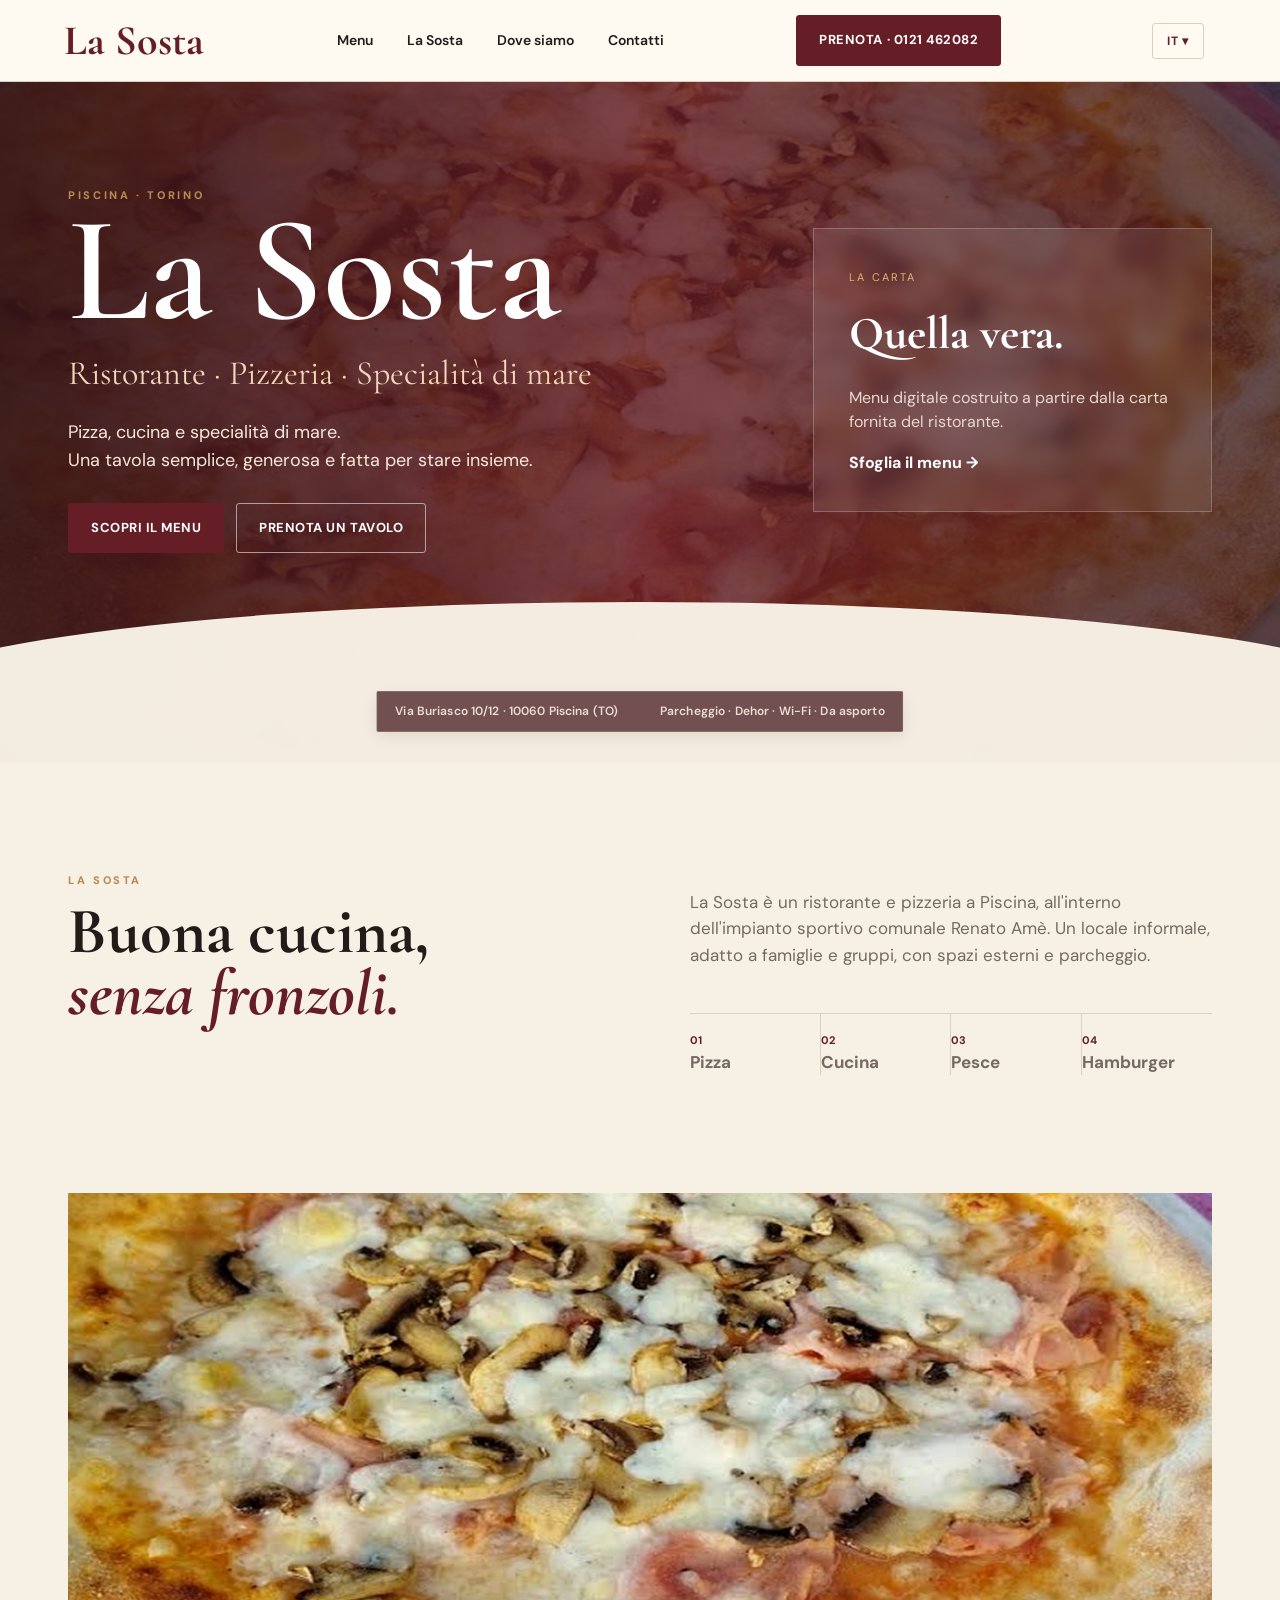
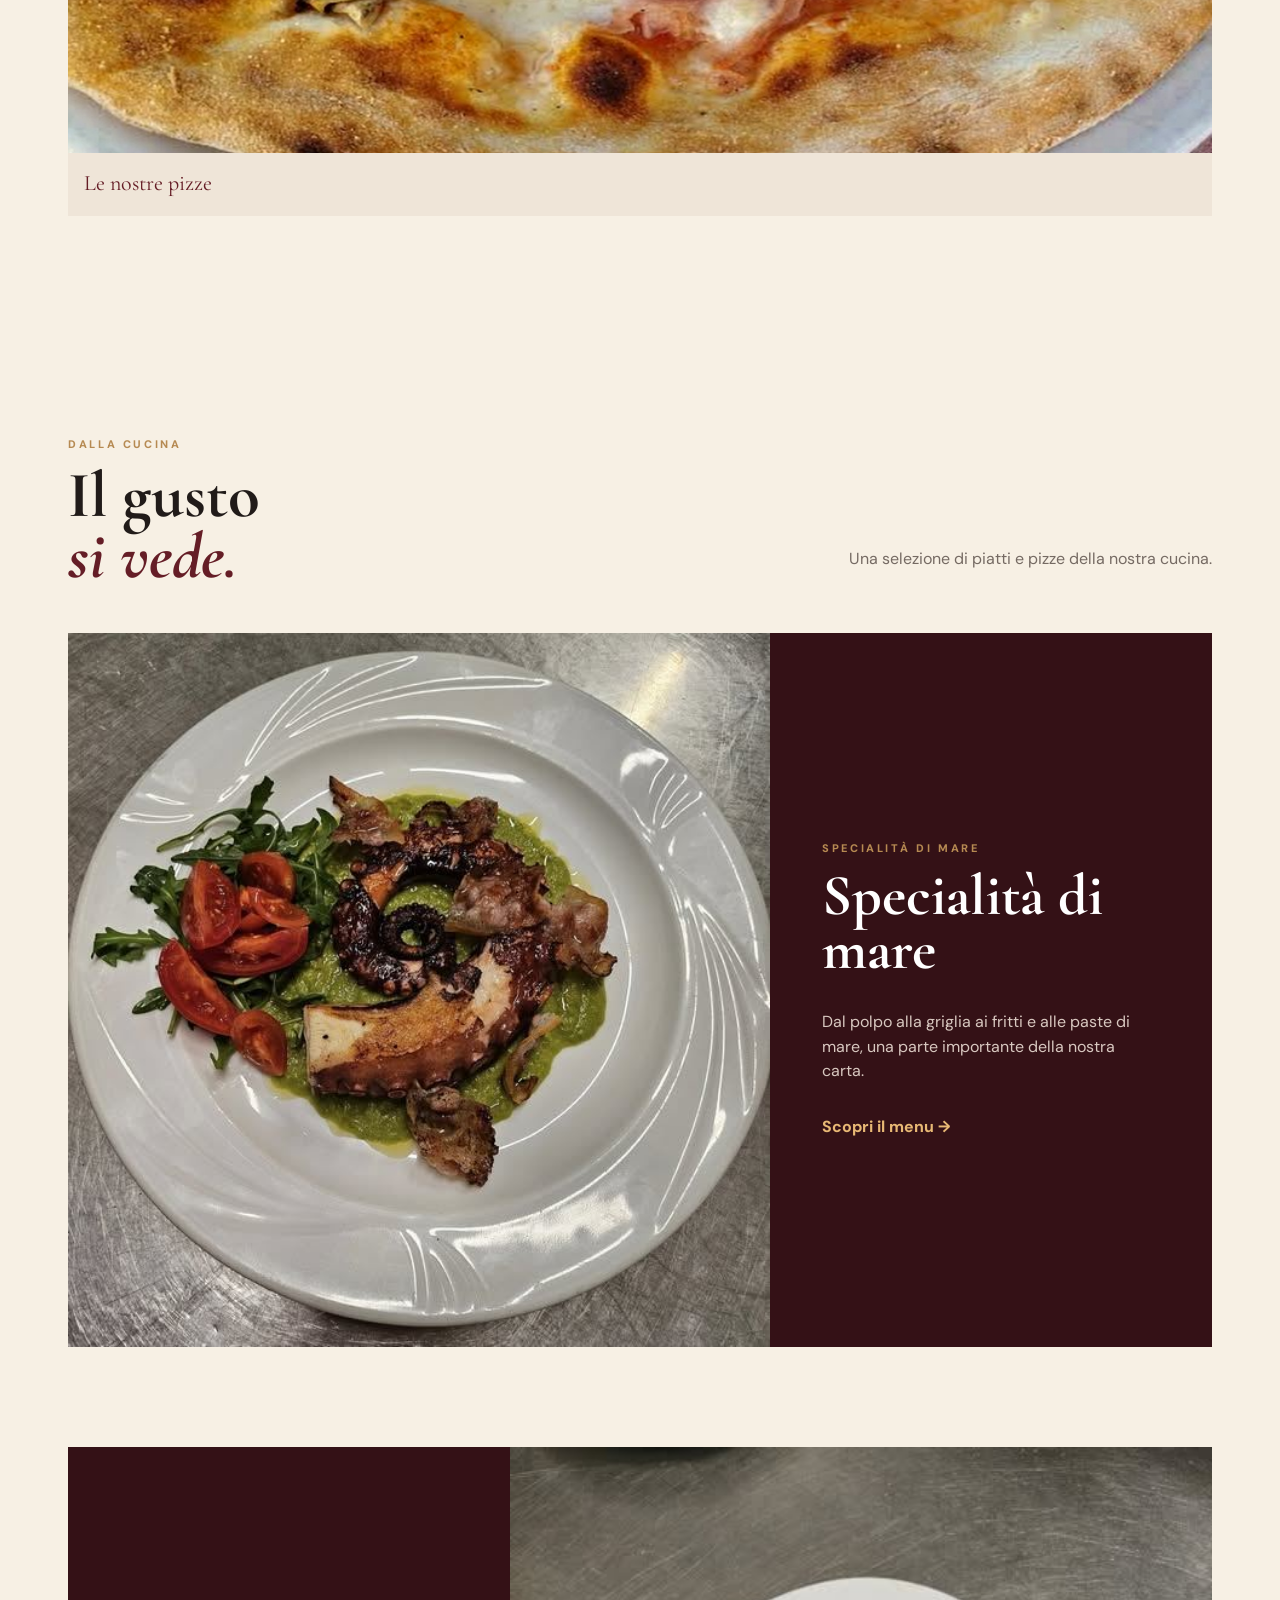
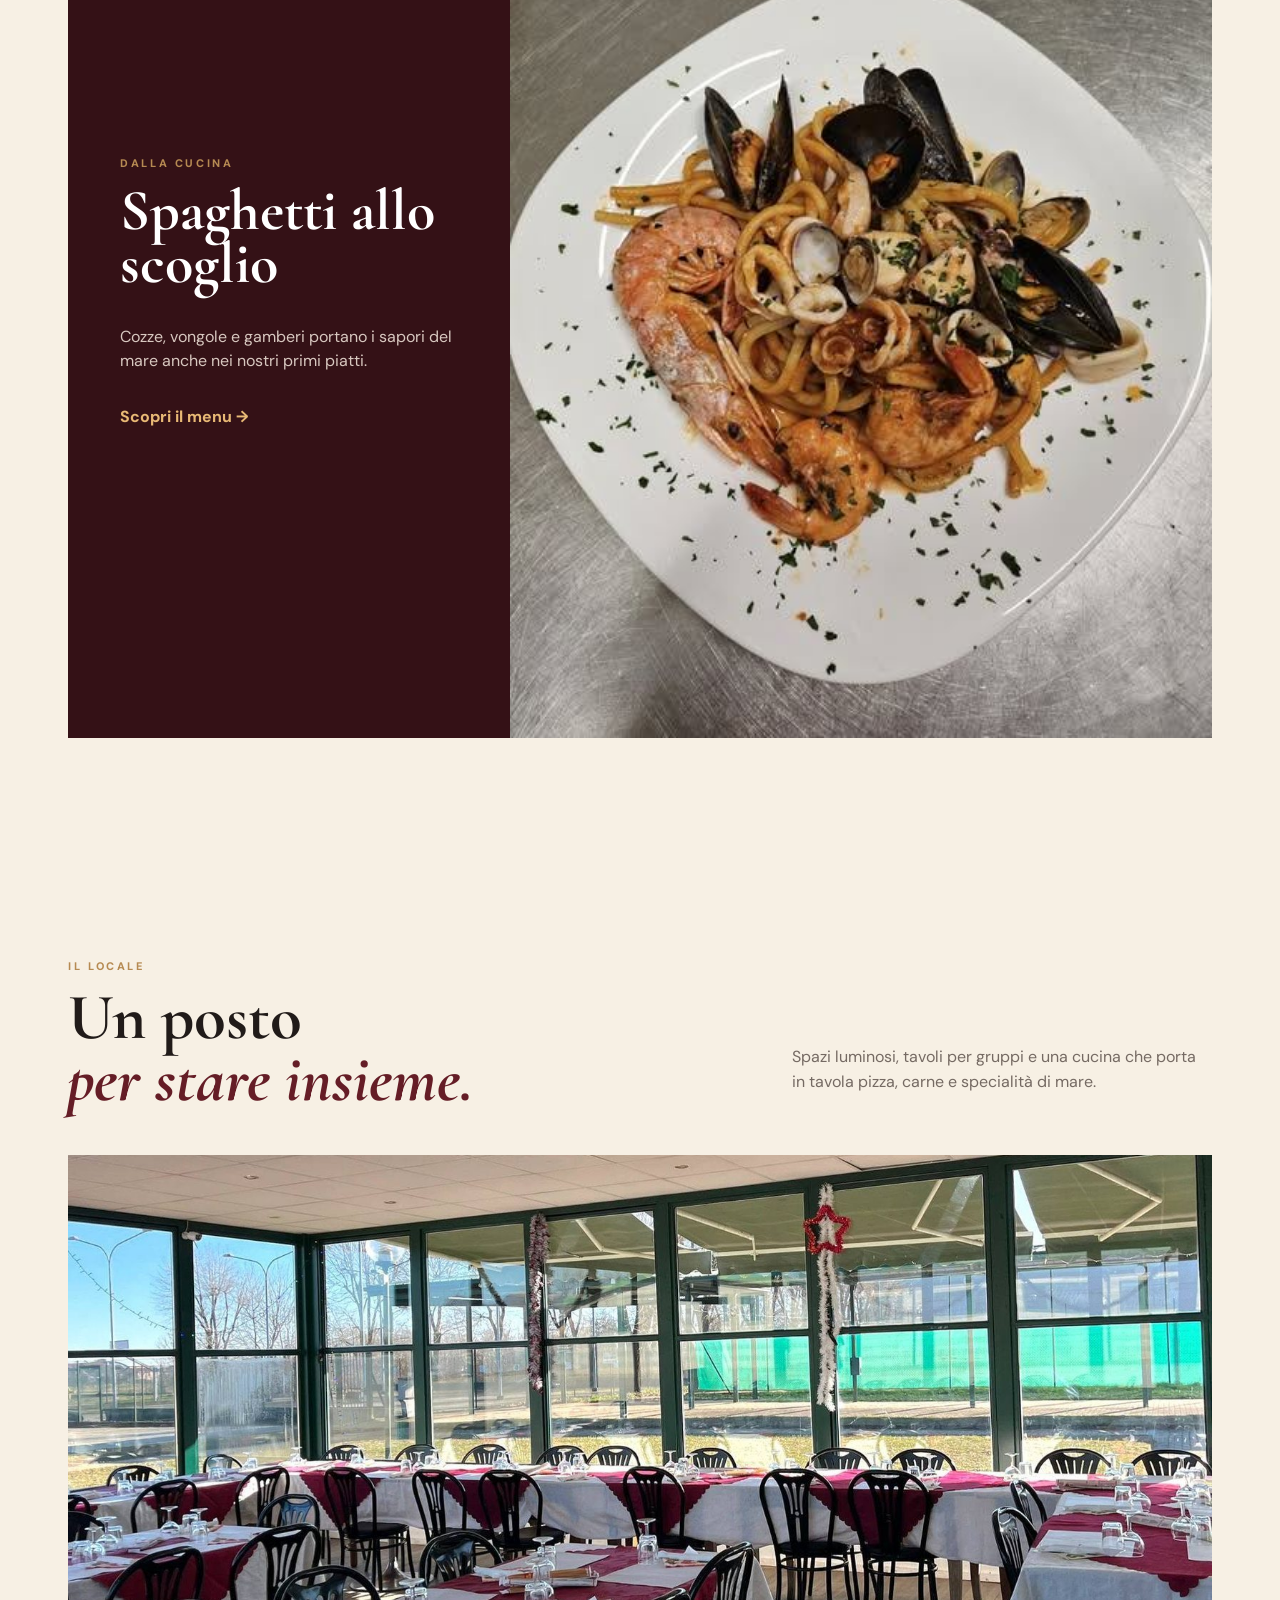
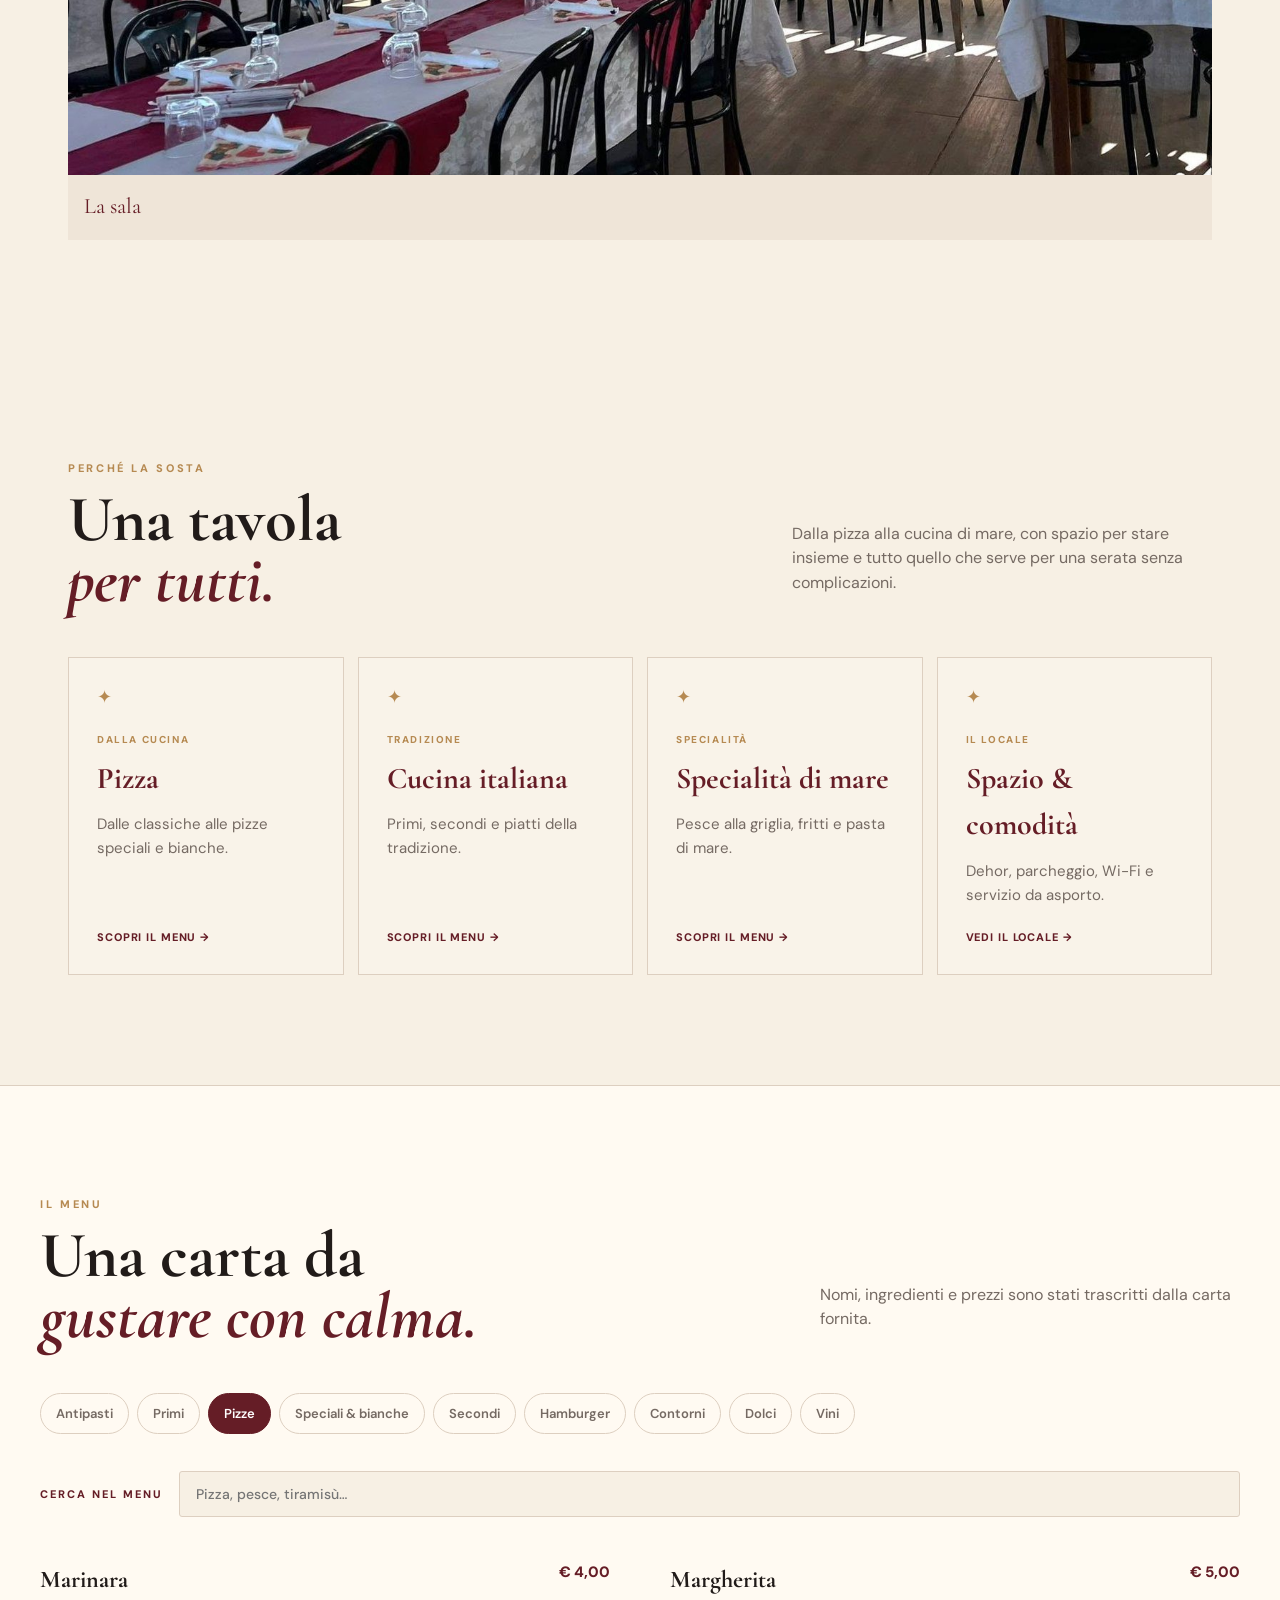
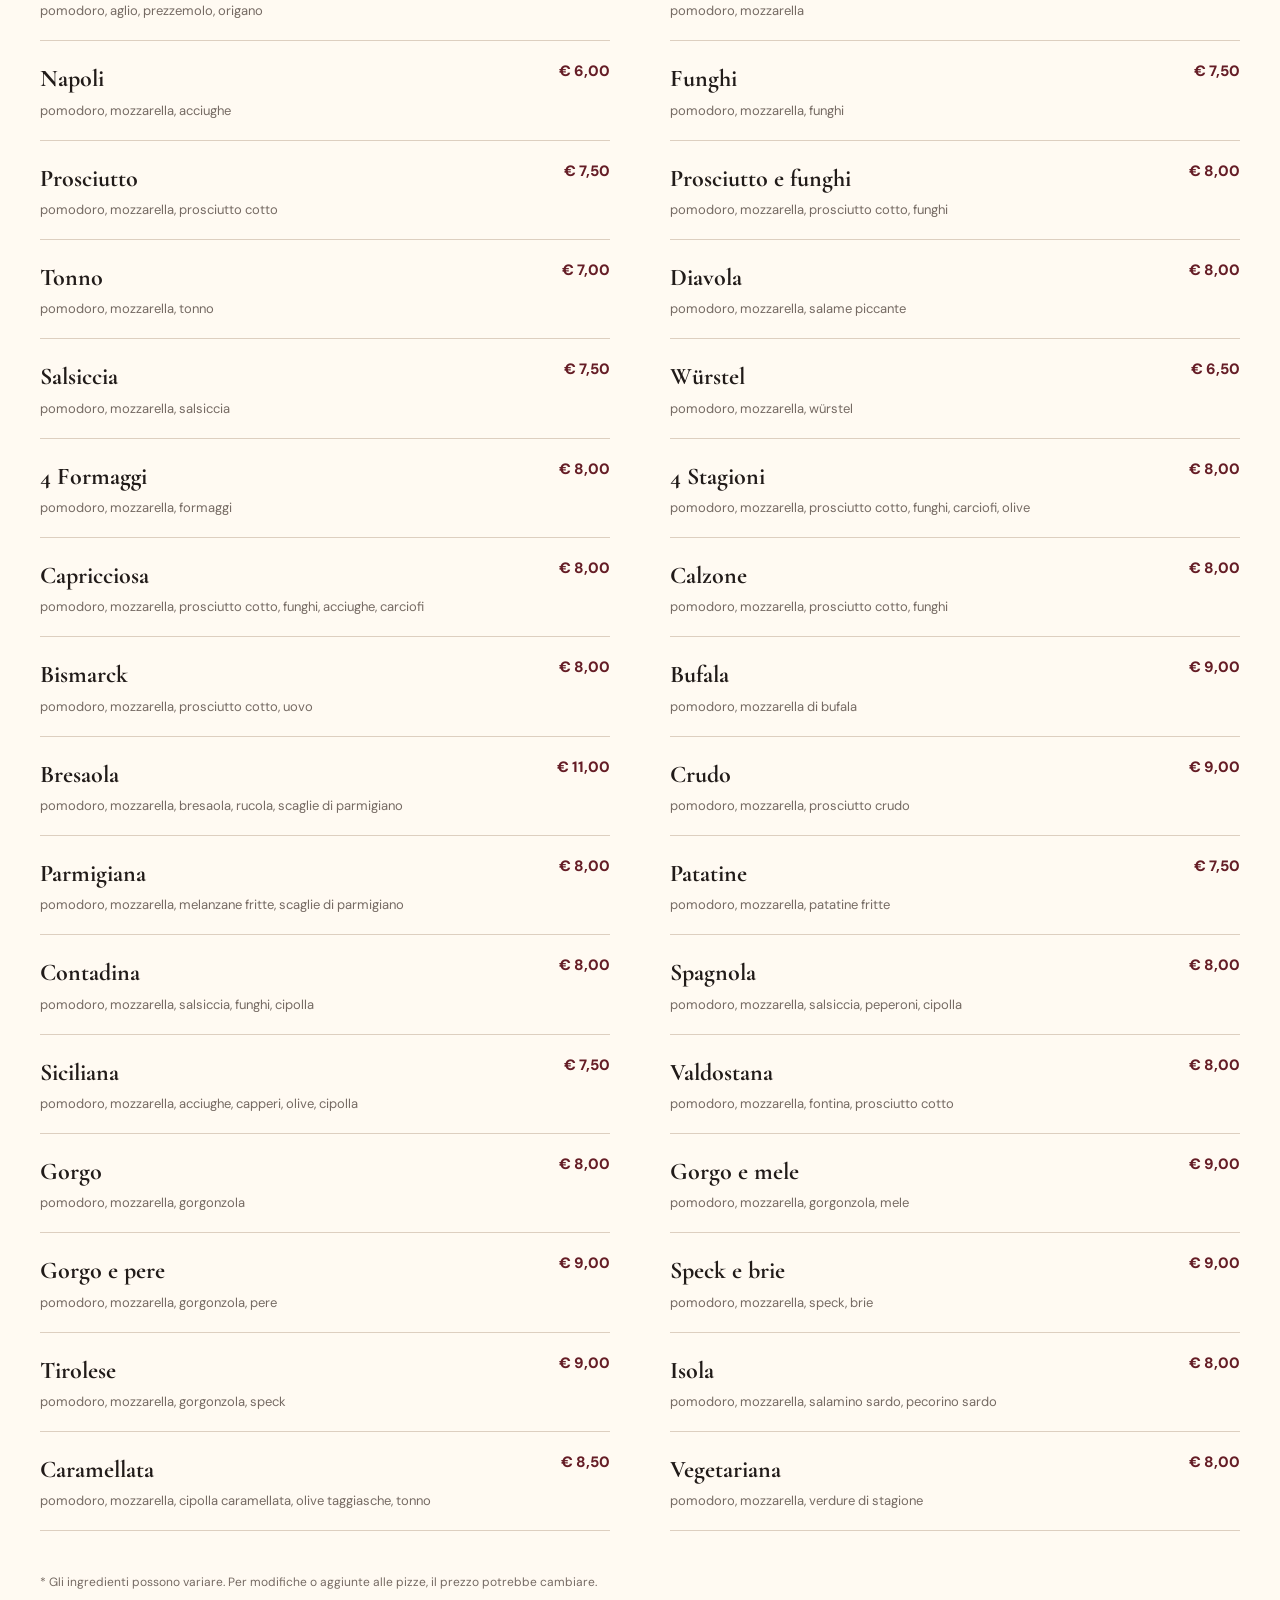
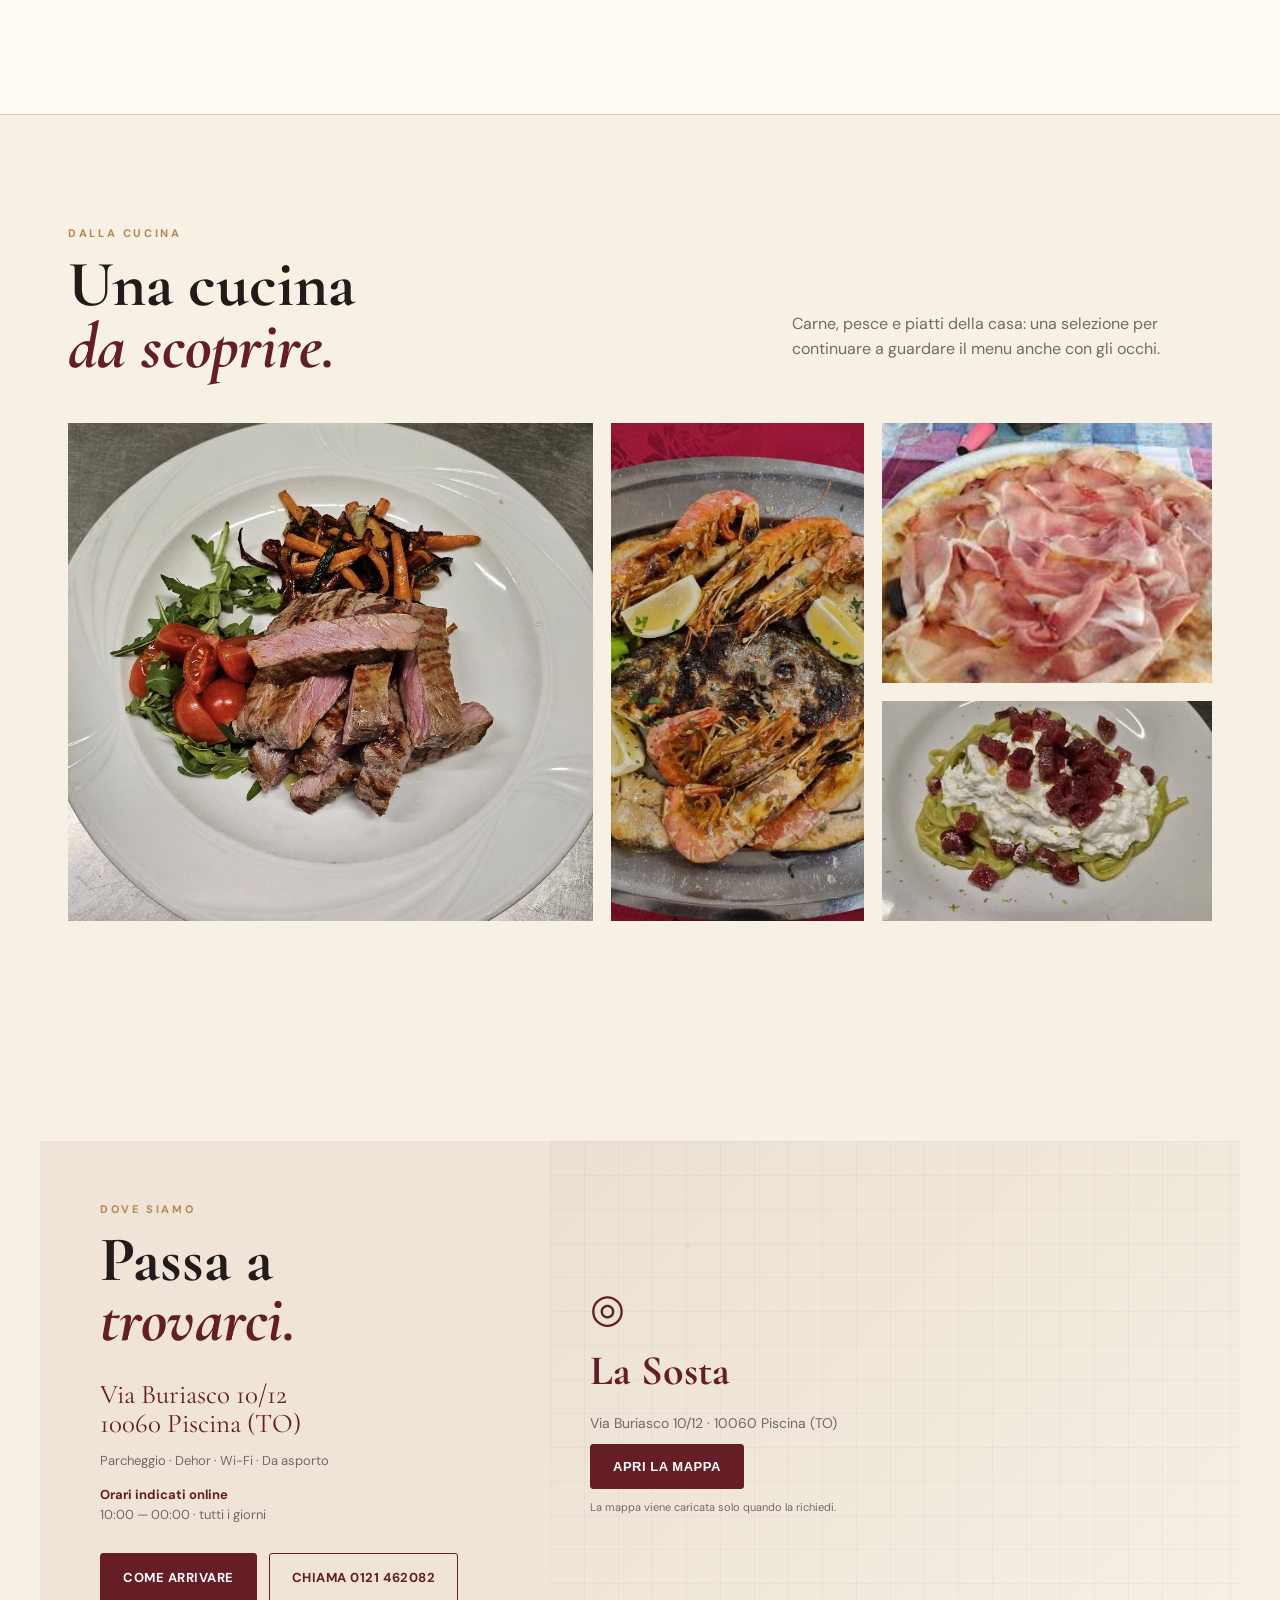
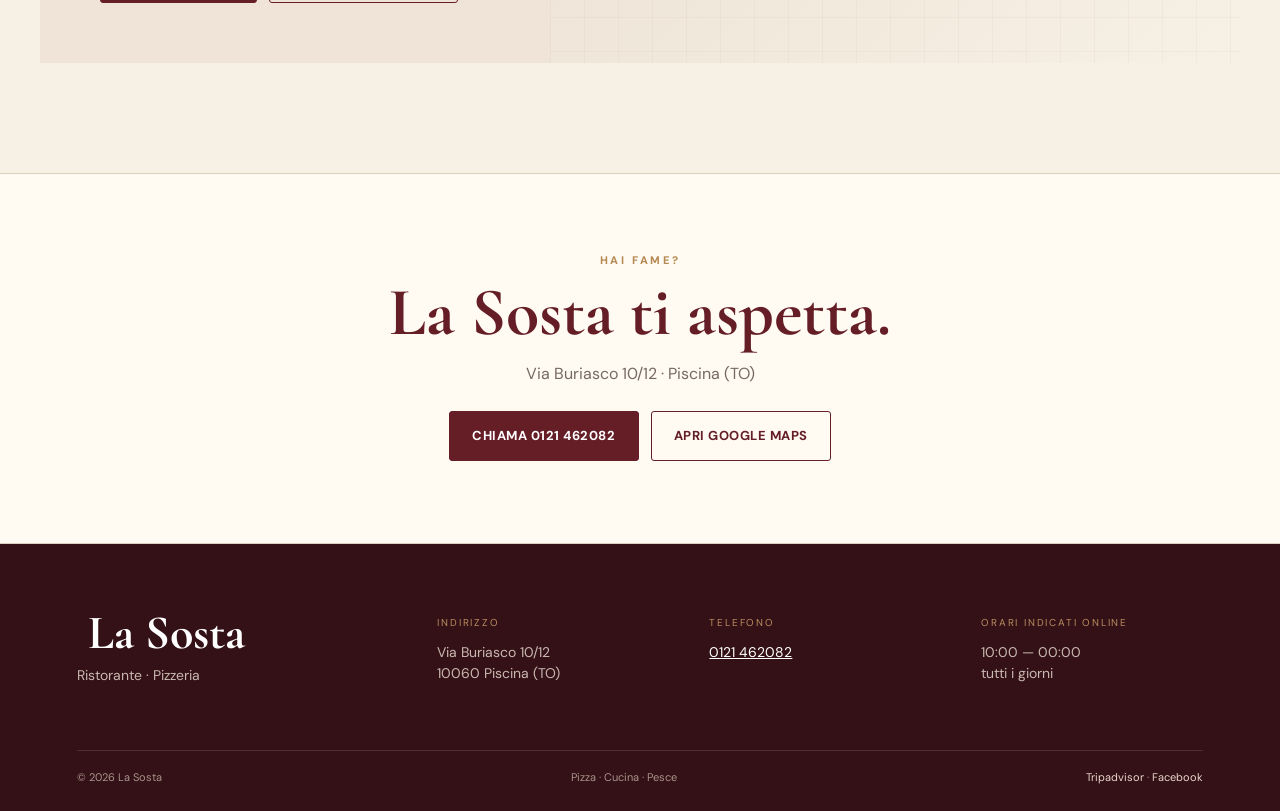
==== index.html @ 4c909a94 "Refine authentic seafood copy" ====
<!doctype html>
<html lang="it">
<head><meta charset="utf-8"><meta name="viewport" content="width=device-width,initial-scale=1"><title>La Sosta | Ristorante, Pizzeria e Pesce a Piscina (TO)</title><meta name="description" content="La Sosta a Piscina (TO): ristorante, pizzeria e specialità di mare. Menu, contatti, posizione e prenotazioni in Via Buriasco 10/12."><meta name="theme-color" content="#651d26"><meta property="og:title" content="La Sosta | Ristorante, Pizzeria e Pesce a Piscina"><meta property="og:description" content="Pizza, cucina italiana e specialità di mare a Piscina (TO). Scopri il menu e trova La Sosta."><meta property="og:type" content="restaurant"><link rel="preconnect" href="https://fonts.googleapis.com"><link rel="preconnect" href="https://fonts.gstatic.com" crossorigin><link href="https://fonts.googleapis.com/css2?family=Cormorant+Garamond:wght@500;600;700&family=DM+Sans:wght@400;500;600;700&display=swap" rel="stylesheet"><link rel="stylesheet" href="style.css"><link rel="canonical" href="https://lincwilk.github.io/la-sosta/"><link rel="icon" href="favicon.svg" type="image/svg+xml"><link rel="alternate" hreflang="it" href="https://lincwilk.github.io/la-sosta/"><meta name="robots" content="index,follow"><meta property="og:url" content="https://lincwilk.github.io/la-sosta/"><meta property="og:locale" content="it_IT"><meta property="og:site_name" content="La Sosta"><meta name="twitter:card" content="summary_large_image"></head>
<body>
<a class="skip-link" href="#contenuto">Vai al contenuto</a><header class="nav" id="top"><a class="brand" href="#top" aria-label="La Sosta"><div class="logo-text nav-logo-text">La Sosta</div></a><nav class="desktop-nav" aria-label="Navigazione principale"><a href="#menu" data-i18n="nav_menu">Menu</a><a href="#la-sosta" data-i18n="nav_about">La Sosta</a><a href="#dove-siamo" data-i18n="nav_location">Dove siamo</a><a href="#contatti" data-i18n="nav_contact">Contatti</a></nav><a class="btn btn-small" href="tel:+390121462082" data-i18n="book_phone">Prenota · 0121 462082</a><div class="language-switcher" aria-label="Lingua"><button type="button" class="language-btn" aria-haspopup="true" aria-expanded="false">IT ▾</button><div class="language-menu"><button type="button" data-lang="it">🇮🇹 Italiano</button><button type="button" data-lang="en">🇬🇧 English</button><button type="button" data-lang="fr">🇫🇷 Français</button><button type="button" data-lang="pl">🇵🇱 Polski</button></div></div><button class="menu-toggle" aria-label="Apri menu" aria-expanded="false">☰</button></header>
<main id="contenuto">
<section class="hero"><div class="hero-inner"><div class="hero-copy"><p class="eyebrow" data-i18n="hero_place">PISCINA · TORINO</p><h1>La Sosta</h1><p class="hero-sub" data-i18n="hero_sub">Ristorante · Pizzeria · Specialità di mare</p><p class="hero-text" data-i18n="hero_text">Pizza, cucina e specialità di mare.<br>Una tavola semplice, generosa e fatta per stare insieme.</p><div class="hero-actions"><a class="btn" href="#menu" data-i18n="discover_menu">Scopri il menu</a><a class="btn btn-ghost" href="tel:+390121462082" data-i18n="book_table">Prenota un tavolo</a></div></div><div class="hero-card"><span data-i18n="card_label">LA CARTA</span><strong data-i18n="card_title">Quella vera.</strong><p data-i18n="card_text">Menu digitale costruito a partire dalla carta fornita del ristorante.</p><a href="#menu" data-i18n="card_link">Sfoglia il menu →</a></div></div><div class="hero-bottom"><span>Via Buriasco 10/12 · 10060 Piscina (TO)</span><span data-i18n="amenities">Parcheggio · Dehor · Wi‑Fi · Da asporto</span></div></section>
<section class="intro section" id="la-sosta"><div><p class="eyebrow">LA SOSTA</p><h2 data-i18n="intro_title">Buona cucina,<br><em>senza fronzoli.</em></h2></div><div class="intro-copy"><p data-i18n="intro_text">La Sosta è un ristorante e pizzeria a Piscina, all'interno dell'impianto sportivo comunale Renato Amè. Un locale informale, adatto a famiglie e gruppi, con spazi esterni e parcheggio.</p><div class="facts"><div><b>01</b><span data-i18n="fact_pizza">Pizza</span></div><div><b>02</b><span data-i18n="fact_cucina">Cucina</span></div><div><b>03</b><span data-i18n="fact_pesce">Pesce</span></div><div><b>04</b><span data-i18n="fact_burger">Hamburger</span></div></div></div><figure class="intro-photo"><img src="assets/pizza-1.jpg" alt="Pizza della Sosta" loading="lazy"><figcaption data-i18n="gallery_pizza">Le nostre pizze</figcaption></figure></section>
<section class="food-gallery section" id="specialita"><div class="section-heading food-heading"><div><p class="eyebrow" data-i18n="food_eyebrow">DALLA CUCINA</p><h2 data-i18n="food_title">Il gusto<br><em>si vede.</em></h2></div><p data-i18n="food_intro">Una selezione di piatti e pizze della nostra cucina.</p></div><div class="editorial-stack"><article class="editorial-row"><div class="editorial-image"><img src="assets/polpo.jpg" alt="Polpo alla griglia" loading="lazy"></div><div class="editorial-copy"><p class="eyebrow" data-i18n="sea_eyebrow">SPECIALITÀ DI MARE</p><h3 data-i18n="sea_title">Specialità di mare</h3><p data-i18n="sea_text">Dal polpo alla griglia ai fritti di mare, il pesce è una presenza importante sulla nostra carta.</p><a class="text-link" href="#menu" data-i18n="discover_menu_arrow">Scopri il menu →</a></div></article><article class="editorial-row editorial-row-reverse"><div class="editorial-image"><img src="assets/scoglio.jpg" alt="Spaghetti allo scoglio" loading="lazy"></div><div class="editorial-copy"><p class="eyebrow" data-i18n="food_eyebrow">DALLA CUCINA</p><h3 data-i18n="gallery_scoglio">Spaghetti allo scoglio</h3><p data-i18n="sea_text2">Cozze, vongole e gamberi portano i sapori del mare anche nei nostri primi piatti.</p><a class="text-link" href="#menu" data-i18n="discover_menu_arrow">Scopri il menu →</a></div></article></div></section>
<section class="locale-showcase section" id="locale">
  <div class="section-heading">
    <div>
      <p class="eyebrow" data-i18n="locale_eyebrow">IL LOCALE</p>
      <h2 data-i18n="locale_title">Un posto<br><em>per stare insieme.</em></h2>
    </div>
    <p data-i18n="locale_intro">Spazi luminosi, tavoli per gruppi e una cucina che porta in tavola pizza, carne e specialità di mare.</p>
  </div>
  <div class="locale-grid">
    <figure class="locale-main-photo"><img src="assets/sala.jpg" alt="Sala del ristorante La Sosta" loading="lazy"><figcaption data-i18n="locale_sala">La sala</figcaption></figure>
  </div>
</section><section class="why section"><div class="section-heading"><div><p class="eyebrow" data-i18n="why_eyebrow">PERCHÉ LA SOSTA</p><h2 data-i18n="why_title">Una tavola<br><em>per tutti.</em></h2></div><p data-i18n="why_intro">Dalla pizza alla cucina di mare, con spazio per stare insieme e tutto quello che serve per una serata senza complicazioni.</p></div><div class="why-grid">
<article><div class="why-icon">✦</div><div class="why-label" data-i18n="why_label_food">DALLA CUCINA</div><h3 data-i18n="why_pizza">Pizza</h3><p data-i18n="why_pizza_text">Dalle classiche alle pizze speciali e bianche.</p><a href="#menu" data-i18n="why_cta">Scopri il menu →</a></article>
<article><div class="why-icon">✦</div><div class="why-label" data-i18n="why_label_food2">TRADIZIONE</div><h3 data-i18n="why_cucina">Cucina italiana</h3><p data-i18n="why_cucina_text">Primi, secondi e piatti della tradizione.</p><a href="#menu" data-i18n="why_cta">Scopri il menu →</a></article>
<article><div class="why-icon">✦</div><div class="why-label" data-i18n="why_label_sea">SPECIALITÀ</div><h3 data-i18n="why_mare">Specialità di mare</h3><p data-i18n="why_mare_text">Pesce alla griglia, fritti e pasta di mare.</p><a href="#menu" data-i18n="why_cta">Scopri il menu →</a></article>
<article><div class="why-icon">✦</div><div class="why-label" data-i18n="why_label_space">IL LOCALE</div><h3 data-i18n="why_space">Spazio & comodità</h3><p data-i18n="why_space_text">Dehor, parcheggio, Wi‑Fi e servizio da asporto.</p><a href="#locale" data-i18n="why_cta_space">Vedi il locale →</a></article>
</div></section><section class="menu-section section" id="menu"><div class="section-heading"><div><p class="eyebrow" data-i18n="menu_eyebrow">IL MENU</p><h2 data-i18n="menu_title">Una carta da<br><em>gustare con calma.</em></h2></div><p data-i18n="menu_intro">Nomi, ingredienti e prezzi sono stati trascritti dalla carta fornita.</p></div><div class="menu-tabs" role="tablist" aria-label="Categorie del menu"><button role="tab" aria-selected="false" data-cat="antipasti">Antipasti</button><button role="tab" aria-selected="false" data-cat="primi">Primi</button><button role="tab" aria-selected="true" data-cat="pizze">Pizze</button><button role="tab" aria-selected="false" data-cat="speciali">Speciali & bianche</button><button role="tab" aria-selected="false" data-cat="secondi">Secondi</button><button role="tab" aria-selected="false" data-cat="hamburger">Hamburger</button><button role="tab" aria-selected="false" data-cat="contorni">Contorni</button><button role="tab" aria-selected="false" data-cat="dolci">Dolci</button><button role="tab" aria-selected="false" data-cat="vini">Vini</button></div><div class="menu-search"><label for="menu-search-input" data-i18n="menu_search_label">Cerca nel menu</label><input id="menu-search-input" type="search" autocomplete="off" placeholder="Pizza, pesce, tiramisù…" data-i18n-placeholder="menu_search_placeholder"></div><div id="menu-grid" class="menu-grid" aria-live="polite"></div><p class="menu-note" data-i18n="menu_note">* Gli ingredienti possono variare. Per modifiche o aggiunte alle pizze, il prezzo potrebbe cambiare.</p></section>
<section class="dish-strip section"><div class="section-heading"><div><p class="eyebrow" data-i18n="dish_eyebrow">DALLA CUCINA</p><h2 data-i18n="dish_title">Una cucina<br><em>da scoprire.</em></h2></div><p data-i18n="dish_intro">Carne, pesce e piatti della casa: una selezione per continuare a guardare il menu anche con gli occhi.</p></div><div class="dish-collage"><figure class="dish-main"><img src="assets/tagliata.jpg" alt="Tagliata di vitello" loading="lazy"><figcaption data-i18n="gallery_tagliata">Tagliata di vitello</figcaption></figure><figure><img src="assets/grigliata-pesce.jpg" alt="Grigliata di pesce" loading="lazy"><figcaption data-i18n="gallery_grigliata">Grigliata di pesce</figcaption></figure><figure><img src="assets/pizza-2.jpg" alt="Pizza speciale" loading="lazy"><figcaption data-i18n="gallery_pizza2">Pizza speciale</figcaption></figure><figure><img src="assets/primo.jpg" alt="Primo piatto della cucina" loading="lazy"><figcaption data-i18n="gallery_primi">Primi della cucina</figcaption></figure></div></section><section class="location section" id="dove-siamo"><div class="location-card"><div><p class="eyebrow" data-i18n="location_eyebrow">DOVE SIAMO</p><h2 data-i18n="location_title">Passa a<br><em>trovarci.</em></h2><p class="location-address">Via Buriasco 10/12<br>10060 Piscina (TO)</p><p class="location-meta" data-i18n="amenities">Parcheggio · Dehor · Wi‑Fi · Da asporto</p><p class="location-hours"><strong data-i18n="hours_label">Orari indicati online</strong><br>10:00 — 00:00 · tutti i giorni</p><div class="hero-actions"><a class="btn" href="https://www.google.com/maps/search/?api=1&query=La+Sosta+Via+Buriasco+10%2F12+Piscina+TO" target="_blank" rel="noopener" data-i18n="directions">Come arrivare</a><a class="btn btn-ghost" href="tel:+390121462082" data-i18n="call_phone">Chiama 0121 462082</a></div></div><div class="location-map" id="map-area"><div class="map-placeholder"><span class="map-pin">◎</span><strong>La Sosta</strong><span>Via Buriasco 10/12 · 10060 Piscina (TO)</span><button class="btn" type="button" id="load-map" data-i18n="load_map">Apri la mappa</button><small data-i18n="map_privacy_note">La mappa viene caricata solo quando la richiedi.</small></div></div></div></section><section class="cta section"><div class="cta-inner"><p class="eyebrow" data-i18n="cta_eyebrow">HAI FAME?</p><h2 data-i18n="cta_title">La Sosta ti aspetta.</h2><p>Via Buriasco 10/12 · Piscina (TO)</p><div class="hero-actions"><a class="btn" href="tel:+390121462082" data-i18n="call_phone">Chiama 0121 462082</a><a class="btn btn-ghost" target="_blank" rel="noopener" href="https://www.google.com/maps/search/?api=1&query=La+Sosta+Via+Buriasco+10%2F12+Piscina+TO" data-i18n="open_maps">Apri Google Maps</a></div></div></section>
</main><div class="mobile-bar"><a href="#menu" data-i18n="mobile_menu">Menu</a><a href="tel:+390121462082" data-i18n="mobile_call">Prenota</a><a href="https://www.google.com/maps/search/?api=1&query=La+Sosta+Via+Buriasco+10%2F12+Piscina+TO" target="_blank" rel="noopener" data-i18n="mobile_map">Mappa</a></div>
<footer id="contatti"><div class="footer-main"><div><div class="logo-text footer-logo-text" id="secret-demo-trigger" title="">&nbsp;La Sosta</div><p data-i18n="footer_type">Ristorante · Pizzeria</p></div><div><small data-i18n="footer_address">INDIRIZZO</small><p>Via Buriasco 10/12<br>10060 Piscina (TO)</p></div><div><small data-i18n="footer_phone">TELEFONO</small><p><a href="tel:+390121462082">0121 462082</a></p></div><div><small data-i18n="footer_hours">ORARI INDICATI ONLINE</small><p>10:00 — 00:00<br>tutti i giorni</p></div></div><div class="footer-bottom"><span>© <span id="year"></span> La Sosta</span><span data-i18n="footer_tagline">Pizza · Cucina · Pesce</span><span class="footer-links"><a href="https://www.tripadvisor.it/Restaurant_Review-g3334659-d7702458-Reviews-La_sosta-Piscina_Province_of_Turin_Piedmont.html" target="_blank" rel="noopener" data-i18n="footer_tripadvisor">Tripadvisor</a> · <a href="https://www.facebook.com/p/La-Sosta-Ristorante-Pizzeria-100063670507147/" target="_blank" rel="noopener" data-i18n="footer_facebook">Facebook</a></span></div></footer>
<script type="application/ld+json">{"@context":"https://schema.org","@type":"Restaurant","name":"La Sosta","telephone":"+39 0121 462082","address":{"@type":"PostalAddress","streetAddress":"Via Buriasco 10/12","postalCode":"10060","addressLocality":"Piscina","addressRegion":"TO","addressCountry":"IT"},"servesCuisine":["Italian","Pizza","Seafood"],"priceRange":"€€"}</script><script>
(function(){
  const trigger=document.getElementById('secret-demo-trigger');
  if(!trigger)return;
  let taps=0,lastTap=0;
  trigger.addEventListener('click',function(){
    const now=Date.now();
    if(now-lastTap>2200)taps=0;
    lastTap=now;
    taps++;
    if(taps>=5){
      window.location.href='demo.html';
    }
  });
})();
</script><script src="script.js"></script></body></html>
---- style.css ----
:root{--cream:#f7f0e4;--paper:#fffaf2;--wine:#651d26;--wine2:#8c3036;--ink:#211b19;--muted:#756a63;--line:#ddcfc0;--gold:#b68a52;--serif:'Cormorant Garamond',Georgia,serif;--sans:'DM Sans',Arial,sans-serif}*{box-sizing:border-box}html{scroll-behavior:smooth;scroll-padding-top:90px}body{margin:0;background:var(--cream);color:var(--ink);font-family:var(--sans);line-height:1.55}.nav{height:82px;position:sticky;top:0;z-index:80;background:rgba(255,250,242,.95);backdrop-filter:blur(12px);border-bottom:1px solid var(--line);display:flex;align-items:center;justify-content:space-between;padding:10px clamp(20px,5vw,80px)}.brand-logo{display:block;width:92px;height:auto;max-height:58px;object-fit:contain}.logo-text{font-family:var(--serif);font-weight:700;font-size:42px;color:var(--wine);line-height:1}.desktop-nav{display:flex;gap:34px}.desktop-nav a{color:var(--ink);text-decoration:none;font-size:14px;font-weight:600}.desktop-nav a:hover{color:var(--wine)}.skip-link{position:fixed;left:16px;top:-60px;z-index:100;background:var(--wine);color:#fff;padding:10px 14px;text-decoration:none;font-weight:700}.skip-link:focus{top:12px}.btn{display:inline-flex;align-items:center;justify-content:center;padding:14px 22px;border-radius:3px;background:var(--wine);color:white;text-decoration:none;font-weight:700;font-size:13px;letter-spacing:.04em;text-transform:uppercase;border:1px solid var(--wine);transition:.2s}.btn:hover{background:var(--wine2);transform:translateY(-1px)}.btn:focus-visible,.menu-tabs button:focus-visible,.menu-toggle:focus-visible,.desktop-nav a:focus-visible,.mobile-bar a:focus-visible{outline:3px solid var(--gold);outline-offset:3px}.btn-ghost{background:transparent;color:var(--wine)}.hero{min-height:680px;background-image:linear-gradient(90deg,rgba(53,20,23,.93),rgba(101,29,38,.82),rgba(53,20,23,.72)),url("assets/pizza-1.jpg");background-size:cover;background-position:center;color:#fff;position:relative;overflow:hidden}.hero:after{content:'';position:absolute;inset:auto -10% -180px -10%;height:340px;background:var(--cream);border-radius:50% 50% 0 0/30% 30% 0 0;opacity:.98}.hero-inner{position:relative;z-index:2;max-width:1200px;margin:auto;padding:105px 28px 100px;display:grid;grid-template-columns:1.25fr .75fr;gap:80px;align-items:center}.eyebrow{font-size:11px;letter-spacing:.24em;font-weight:800;text-transform:uppercase;color:var(--gold);margin:0 0 12px}.hero h1{font-family:var(--serif);font-size:clamp(80px,12vw,150px);line-height:.72;margin:0;font-weight:600}.hero-sub{font-family:var(--serif);font-size:34px;margin:24px 0 15px;color:#f2d7b9}.hero-text{font-size:18px;color:#f8e9db;max-width:590px}.hero-actions{display:flex;gap:12px;flex-wrap:wrap;margin-top:28px}.hero .btn-ghost{color:white;border-color:rgba(255,255,255,.55)}.hero-card{border:1px solid rgba(255,255,255,.22);background:rgba(255,255,255,.08);padding:35px;backdrop-filter:blur(8px)}.hero-card span{font-size:11px;letter-spacing:.2em;color:#e5b46e}.hero-card strong{display:block;font-family:var(--serif);font-size:46px;margin:10px 0}.hero-card p{color:#e7d9d0}.hero-card a{color:#fff;font-weight:700;text-decoration:none}.hero-bottom{position:absolute;z-index:5;bottom:30px;left:50%;transform:translateX(-50%);display:flex;justify-content:center;gap:42px;font-size:12px;font-weight:600;letter-spacing:.01em;color:#eadfd5;background:rgba(65,18,25,.72);border:1px solid rgba(255,255,255,.16);padding:10px 18px;border-radius:2px;white-space:nowrap;box-shadow:0 5px 16px rgba(0,0,0,.08)}.section{max-width:1200px;margin:auto;padding:110px 28px}.intro{display:grid;grid-template-columns:1fr 1fr;gap:100px}.section h2{font-family:var(--serif);font-size:65px;line-height:.95;margin:0}.section h2 em{color:var(--wine);font-style:italic}.intro-copy{font-size:17px;color:var(--muted)}.facts{display:grid;grid-template-columns:repeat(4,1fr);border-top:1px solid var(--line);margin-top:45px}.facts div{padding:18px 12px 0 0;border-right:1px solid var(--line)}.facts div:last-child{border:0}.facts b{font-size:11px;color:var(--wine);display:block}.facts span{font-weight:700}.food-gallery{max-width:1200px}.food-heading{margin-bottom:45px}.food-feature{display:grid;grid-template-columns:1.45fr .8fr;min-height:420px;background:#341116;color:#fff;overflow:hidden}.food-feature-image{min-height:420px}.food-feature-image img{width:100%;height:100%;object-fit:cover;display:block}.food-feature-copy{padding:55px 45px;display:flex;flex-direction:column;justify-content:center}.food-feature-copy h3{font-family:var(--serif);font-size:58px;line-height:.9;margin:0 0 18px}.food-feature-copy p:not(.eyebrow){color:#d8c8c0;font-size:16px}.text-link{color:#e8b975;text-decoration:none;font-weight:700;margin-top:15px}.food-grid{display:grid;grid-template-columns:repeat(4,1fr);gap:18px;margin-top:18px}.food-grid figure{margin:0;background:#efe5d8}.food-grid img{display:block;width:100%;aspect-ratio:1/1;object-fit:cover}.food-grid figcaption{padding:13px 14px 15px;font-family:var(--serif);font-size:21px;color:var(--wine)}@media(max-width:850px){.food-feature{grid-template-columns:1fr}.food-feature-image{min-height:330px}.food-feature-copy{padding:35px 28px}.food-grid{grid-template-columns:repeat(2,1fr)}}@media(max-width:520px){.food-feature-image{min-height:260px}.food-feature-copy h3{font-size:48px}.food-grid{gap:10px}.food-grid figcaption{font-size:18px;padding:10px}}.menu-section{max-width:none;background:var(--paper);border-top:1px solid var(--line);border-bottom:1px solid var(--line)}.menu-section>*{max-width:1200px;margin-left:auto;margin-right:auto}.section-heading{display:flex;justify-content:space-between;align-items:end;gap:50px;margin-bottom:45px}.section-heading>p{max-width:420px;color:var(--muted)}.menu-tabs{display:flex;gap:8px;overflow:auto;padding-bottom:12px;scrollbar-width:none}.menu-tabs button{white-space:nowrap;border:1px solid var(--line);background:transparent;padding:11px 15px;border-radius:30px;color:var(--muted);font:600 13px var(--sans);cursor:pointer}.menu-tabs button.active,.menu-tabs button:hover{background:var(--wine);border-color:var(--wine);color:white}.menu-grid{display:grid;grid-template-columns:repeat(2,1fr);gap:0 60px;margin-top:25px}.menu-item{padding:19px 0;border-bottom:1px solid var(--line);display:grid;grid-template-columns:1fr auto;gap:20px}.menu-item h3{font-family:var(--serif);font-size:24px;margin:0 0 3px}.menu-item p{margin:0;color:var(--muted);font-size:13px}.price{font-weight:800;color:var(--wine);white-space:nowrap;font-size:15px}.menu-note{font-size:12px;color:var(--muted);padding-top:30px}.cta{max-width:none;background:var(--wine);color:#fff;text-align:center;padding:110px 28px}.cta-inner{max-width:800px;margin:auto}.cta h2{font-size:78px}.cta .eyebrow{color:#e2ad68}footer{background:#341116;color:#e9d8cd;padding:65px clamp(28px,6vw,90px) 25px}.footer-main{max-width:1200px;margin:auto;display:grid;grid-template-columns:1.4fr repeat(3,1fr);gap:50px}.footer-logo-text{color:white;font-size:48px}.footer-main p{margin:8px 0;color:#c9b8b0;font-size:14px}.footer-main small{font-size:10px;letter-spacing:.18em;color:#b98d60}.footer-main a{color:#fff}.footer-bottom{max-width:1200px;margin:55px auto 0;padding-top:18px;border-top:1px solid rgba(255,255,255,.12);display:flex;justify-content:space-between;font-size:11px;color:#a9948b}.menu-toggle{display:none;border:0;background:none;font-size:25px;color:var(--wine)}@media(max-width:850px){.why-grid{grid-template-columns:repeat(2,1fr)}.why-grid article:nth-child(2){border-right:0}.why-grid article:nth-child(-n+2){border-bottom:1px solid var(--line)}.location-card{grid-template-columns:1fr}.location-map{min-height:280px}.desktop-nav,.nav>.btn{display:none}.menu-toggle{display:block}.hero-inner{grid-template-columns:1fr;padding-top:80px}.hero-card{display:none}.hero-bottom{left:12px;right:12px;transform:none;bottom:14px;flex-direction:column;align-items:center;gap:5px;white-space:normal;text-align:center;padding:10px 10px;font-size:11px;color:#eadfd5;background:rgba(65,18,25,.76);border-color:rgba(255,255,255,.14)}.intro{grid-template-columns:1fr;gap:35px}.section-heading{display:block}.menu-grid{grid-template-columns:1fr}.footer-main{grid-template-columns:1fr 1fr}.cta h2,.section h2{font-size:58px}}@media(max-width:520px){.nav{height:70px}.logo-text{font-size:34px}.hero{min-height:690px}.hero-inner{padding:70px 22px 130px}.hero h1{font-size:80px}.hero-sub{font-size:28px}.hero-text{font-size:16px}.section{padding:80px 22px}.facts{grid-template-columns:repeat(2,1fr)}.facts div:nth-child(2){border-right:0}.facts div:nth-child(-n+2){border-bottom:1px solid var(--line);padding-bottom:15px}.footer-main{grid-template-columns:1fr}.cta{padding:80px 22px}}.why{background:var(--cream)}.why-grid{display:grid;grid-template-columns:repeat(4,1fr);border-top:1px solid var(--line);border-bottom:1px solid var(--line)}.why-grid article{padding:30px 24px 34px 0;border-right:1px solid var(--line)}.why-grid article:not(:first-child){padding-left:24px}.why-grid article:last-child{border-right:0}.why-grid span{font-size:11px;color:var(--gold);font-weight:800}.why-grid h3{font-family:var(--serif);font-size:32px;margin:12px 0 6px;color:var(--wine)}.why-grid p{margin:0;color:var(--muted);font-size:14px;max-width:230px}.location{max-width:none;background:var(--cream)}.location-card{max-width:1200px;margin:auto;display:grid;grid-template-columns:.85fr 1.15fr;min-height:430px;background:#efe4d7;overflow:hidden}.location-card>div:first-child{padding:60px}.location-card h2{font-size:64px}.location-address{font-family:var(--serif);font-size:27px;line-height:1.05;color:var(--wine);margin:30px 0 8px}.location-meta{font-size:13px;color:var(--muted)}.location-hours{font-size:13px;color:var(--muted);margin:14px 0 0}.location-hours strong{color:var(--wine)}.location-map{position:relative;background:radial-gradient(circle at 50% 50%,#dbc9b5 0 2px,transparent 3px),linear-gradient(135deg,#e8ddcf,#d4c1ad);background-size:26px 26px,100% 100%;min-height:430px}.mobile-bar{display:none}@media(max-width:520px){.brand-logo{width:78px}.why-grid{grid-template-columns:1fr}.why-grid article,.why-grid article:not(:first-child){padding:22px 0;border-right:0!important;border-bottom:1px solid var(--line)}.why-grid article:last-child{border-bottom:0}.location-card>div:first-child{padding:45px 22px}.location-card h2{font-size:54px}.location-map{min-height:240px}.mobile-bar{position:fixed;display:grid;grid-template-columns:repeat(3,1fr);left:0;right:0;bottom:0;z-index:30;background:rgba(52,17,22,.97);border-top:1px solid rgba(255,255,255,.12);padding-bottom:env(safe-area-inset-bottom)}.mobile-bar a{color:#fff;text-decoration:none;text-align:center;padding:13px 4px;font-size:11px;font-weight:800;text-transform:uppercase;letter-spacing:.08em;border-right:1px solid rgba(255,255,255,.1)}.mobile-bar a:last-child{border-right:0}body{padding-bottom:48px}}@media (prefers-reduced-motion:no-preference){.food-grid figure,.why-grid article,.menu-item{transition:transform .25s ease,box-shadow .25s ease}.food-grid figure:hover{transform:translateY(-4px);box-shadow:0 14px 30px rgba(33,27,25,.10)}.why-grid article:hover{transform:translateY(-3px)}.menu-item:hover{transform:translateX(4px)}.brand-logo{transition:transform .2s ease}.brand-logo:hover{transform:scale(1.03)}}
@media(max-width:850px){.desktop-nav.open{display:flex;position:absolute;top:82px;left:0;right:0;flex-direction:column;gap:0;background:rgba(255,250,242,.98);backdrop-filter:blur(14px);border-bottom:1px solid var(--line);box-shadow:0 10px 24px rgba(33,27,25,.08);z-index:25}.desktop-nav.open a{padding:16px 22px;border-bottom:1px solid var(--line);font-size:14px}.desktop-nav.open a:last-child{border-bottom:0}.menu-toggle{cursor:pointer;padding:8px}.menu-toggle[aria-expanded="true"]{font-size:0}.menu-toggle[aria-expanded="true"]::after{content:"×";font-size:29px}}
@media(max-width:520px){.desktop-nav.open{top:70px}}
.nav-logo-text{font-size:42px;color:var(--wine);white-space:nowrap}.location-map{overflow:hidden}.location-map iframe{display:block;width:100%;height:100%;min-height:430px;border:0}.brand{text-decoration:none}@media(max-width:520px){.nav-logo-text{font-size:34px}.location-map iframe{min-height:240px}}
@media(max-width:520px){.location-card{grid-template-columns:1fr;}.location-card>div:first-child{padding:45px 22px;}.location-map{width:100%;min-height:300px;}.location-map iframe{width:100%;height:300px;min-height:300px;}}
.language-switcher{position:relative;display:flex;align-items:center;margin-left:auto;margin-right:12px}.language-btn{border:1px solid var(--line);background:var(--paper);color:var(--wine);font:700 12px var(--sans);letter-spacing:.08em;text-transform:uppercase;padding:9px 11px;border-radius:3px;cursor:pointer}.language-btn:hover{background:var(--cream)}.language-menu{display:none;position:absolute;right:0;top:calc(100% + 8px);min-width:155px;background:var(--paper);border:1px solid var(--line);box-shadow:0 12px 30px rgba(33,27,25,.12);z-index:50;padding:5px}.language-menu.open{display:block}.language-menu button{display:block;width:100%;border:0;background:transparent;text-align:left;padding:10px 11px;color:var(--ink);font:600 13px var(--sans);cursor:pointer}.language-menu button:hover{background:var(--cream);color:var(--wine)}.language-switcher{position:relative;display:flex;align-items:center;flex:0 0 auto;margin-left:18px;margin-right:12px;z-index:60}.language-btn{border:1px solid var(--line);background:var(--paper);color:var(--wine);font:700 12px var(--sans);letter-spacing:.08em;text-transform:uppercase;padding:9px 11px;border-radius:3px;cursor:pointer;min-width:52px}.language-btn:hover{background:var(--cream)}.language-menu{display:none;position:absolute;right:0;top:calc(100% + 8px);min-width:155px;background:var(--paper);border:1px solid var(--line);box-shadow:0 12px 30px rgba(33,27,25,.12);z-index:100;padding:5px}.language-menu.open{display:block}.language-menu button{display:block;width:100%;border:0;background:transparent;text-align:left;padding:10px 11px;color:var(--ink);font:600 13px var(--sans);cursor:pointer}.language-menu button:hover{background:var(--cream);color:var(--wine)}@media(max-width:520px){.language-switcher{margin-left:14px;margin-right:10px}.language-btn{padding:9px 11px;font-size:12px;min-width:52px}}
/* v2 polish */
.menu-search{display:flex;align-items:center;gap:16px;max-width:1200px;margin:25px auto 0}
.menu-search label{font-size:11px;text-transform:uppercase;letter-spacing:.18em;font-weight:800;color:var(--wine);white-space:nowrap}
.menu-search input{flex:1;border:1px solid var(--line);background:var(--cream);border-radius:3px;padding:13px 16px;font:500 14px var(--sans);color:var(--ink);outline:none}
.menu-search input:focus{border-color:var(--gold);box-shadow:0 0 0 3px rgba(182,138,82,.12)}
.menu-empty{grid-column:1/-1;padding:45px 20px;text-align:center;border:1px dashed var(--line);color:var(--muted);margin-top:20px}
.menu-result-count{font-size:11px;color:var(--muted);margin:10px 0 0}
.food-grid{grid-template-columns:repeat(3,1fr)}
.food-grid figure{min-width:0}
.location-map{display:flex;align-items:stretch;min-height:420px;background:linear-gradient(135deg,#eadfd2,#f7f0e4)}
.map-placeholder{width:100%;min-height:100%;padding:40px;display:flex;flex-direction:column;justify-content:center;align-items:flex-start;gap:10px;background:
radial-gradient(circle at 20% 20%,rgba(101,29,38,.06) 0 2px,transparent 3px),
linear-gradient(90deg,rgba(101,29,38,.035) 1px,transparent 1px),
linear-gradient(rgba(101,29,38,.035) 1px,transparent 1px);
background-size:auto,34px 34px,34px 34px}
.map-placeholder .map-pin{font-size:40px;color:var(--wine);line-height:1}
.map-placeholder strong{font-family:var(--serif);font-size:42px;color:var(--wine)}
.map-placeholder>span:not(.map-pin){color:var(--muted);font-size:14px}
.map-placeholder small{color:var(--muted);font-size:11px;max-width:300px}
.location-map iframe{width:100%;height:100%;border:0;min-height:420px}
.footer-links a{color:#e9d8cd;text-decoration:none}
.footer-links a:hover{text-decoration:underline}
@media(max-width:850px){
 .menu-search{display:block}
 .menu-search label{display:block;margin-bottom:8px}
 .food-grid{grid-template-columns:repeat(2,1fr)}
 .location-map{min-height:300px}
 .location-map iframe{min-height:300px}
}
@media(max-width:520px){
 .menu-search input{width:100%}
 .food-grid{grid-template-columns:repeat(2,1fr);gap:10px}
 .map-placeholder{padding:28px 22px}
 .map-placeholder strong{font-size:34px}
}

/* Explicit map CTA contrast */
#load-map{background:var(--wine);color:#fff;border-color:var(--wine);display:inline-flex!important;visibility:visible!important;opacity:1!important;}
#load-map:hover{background:var(--wine2);color:#fff;}
#load-map:focus-visible{outline:3px solid var(--gold);outline-offset:3px;}

.locale-showcase{max-width:1200px}
.locale-grid{display:grid;grid-template-columns:1.5fr .8fr;gap:18px;margin-top:45px}
.locale-grid figure{margin:0;background:#efe5d8;overflow:hidden}
.locale-grid img{display:block;width:100%;height:100%;min-height:420px;object-fit:cover}
.locale-grid .locale-main-photo img{min-height:520px}
.locale-grid figcaption{padding:14px 16px 16px;font-family:var(--serif);font-size:22px;color:var(--wine)}
@media(max-width:850px){.locale-grid{grid-template-columns:1fr 1fr}.locale-grid img,.locale-grid .locale-main-photo img{min-height:300px}}
@media(max-width:520px){.locale-grid{grid-template-columns:1fr}.locale-grid img,.locale-grid .locale-main-photo img{min-height:280px}}

.locale-grid{grid-template-columns:1fr}
.locale-grid .locale-main-photo img{min-height:520px;max-height:620px}
@media(max-width:850px){.locale-grid .locale-main-photo img{min-height:360px}}
@media(max-width:520px){.locale-grid .locale-main-photo img{min-height:280px}}

/* Refined "Perché La Sosta" cards */
.why-grid{gap:14px;border:0}
.why-grid article{position:relative;padding:30px 28px 28px!important;border:1px solid var(--line)!important;background:rgba(255,255,255,.18);min-height:250px;display:flex;flex-direction:column;transition:transform .25s ease,background .25s ease,border-color .25s ease}
.why-grid article:hover{transform:translateY(-4px);background:#fffaf3;border-color:rgba(123,34,48,.25)}
.why-icon{font-size:18px;color:var(--gold);line-height:1;margin-bottom:26px}
.why-label{font-size:10px;letter-spacing:.16em;font-weight:800;color:var(--gold);margin-bottom:8px}
.why-grid h3{font-size:30px;margin:0 0 10px}
.why-grid p{font-size:15px;line-height:1.6;max-width:250px}
.why-grid a{margin-top:auto;padding-top:22px;font-size:11px;letter-spacing:.08em;text-transform:uppercase;font-weight:800;color:var(--wine);text-decoration:none}
.why-grid a:hover{text-decoration:underline}
@media(max-width:850px){.why-grid{grid-template-columns:repeat(2,1fr)}.why-grid article{min-height:230px}}
@media(max-width:520px){.why-grid{grid-template-columns:1fr;gap:10px}.why-grid article{min-height:0;padding:26px 22px!important}.why-icon{margin-bottom:20px}}

/* Final CTA refinement */
.cta{background:var(--paper);color:var(--ink);padding:78px 28px 82px;border-top:1px solid var(--line);border-bottom:1px solid var(--line)}
.cta-inner{max-width:900px}
.cta .eyebrow{color:var(--gold)}
.cta h2{font-size:68px;color:var(--wine);margin:0 0 12px}
.cta p{color:var(--muted)}
.cta .hero-actions{justify-content:center;margin-top:24px}
.cta .btn-ghost{background:transparent;color:var(--wine);border-color:var(--wine)}
.cta .btn-ghost:hover{background:var(--wine);color:#fff;border-color:var(--wine)}
@media(max-width:850px){.cta h2{font-size:58px}}
@media(max-width:520px){.cta{padding:62px 22px 66px}.cta h2{font-size:50px}}


/* Editorial food layout */
.intro-photo{grid-column:1/-1;margin:18px 0 0;background:#efe5d8;overflow:hidden;position:relative}.intro-photo img{display:block;width:100%;height:560px;object-fit:cover}.intro-photo figcaption,.dish-collage figcaption{padding:13px 16px 15px;font-family:var(--serif);font-size:22px;color:var(--wine);background:#efe5d8}
.editorial-stack{display:flex;flex-direction:column;gap:100px;margin-top:20px}.editorial-row{display:grid;grid-template-columns:1.35fr .85fr;min-height:470px;align-items:stretch}.editorial-row-reverse{grid-template-columns:.85fr 1.35fr}.editorial-row-reverse .editorial-image{order:2}.editorial-row-reverse .editorial-copy{order:1}.editorial-image{min-height:470px;overflow:hidden;background:#341116}.editorial-image img{width:100%;height:100%;display:block;object-fit:cover;transition:transform .5s ease}.editorial-row:hover .editorial-image img{transform:scale(1.025)}.editorial-copy{background:#341116;color:#fff;padding:65px 52px;display:flex;flex-direction:column;justify-content:center}.editorial-copy h3{font-family:var(--serif);font-size:58px;line-height:.92;margin:0 0 18px}.editorial-copy p:not(.eyebrow){color:#d8c8c0;font-size:16px;max-width:360px}.editorial-copy .text-link{margin-top:15px}
.dish-strip{max-width:1200px}.dish-collage{display:grid;grid-template-columns:1.35fr .65fr .85fr;grid-template-rows:260px 220px;gap:18px}.dish-collage figure{margin:0;background:#efe5d8;overflow:hidden}.dish-collage img{display:block;width:100%;height:100%;min-height:0;object-fit:cover;transition:transform .45s ease}.dish-collage figure:hover img{transform:scale(1.025)}.dish-collage .dish-main{grid-row:1/3}.dish-collage figure:nth-child(2){grid-column:2;grid-row:1/3}.dish-collage figure:nth-child(3){grid-column:3;grid-row:1}.dish-collage figure:nth-child(4){grid-column:3;grid-row:2}.dish-collage figcaption{font-size:20px}
@media(max-width:850px){.intro-photo img{height:400px}.editorial-stack{gap:55px}.editorial-row,.editorial-row-reverse{grid-template-columns:1fr}.editorial-row-reverse .editorial-image,.editorial-row-reverse .editorial-copy{order:initial}.editorial-image{min-height:330px}.editorial-copy{padding:42px 30px}.editorial-copy h3{font-size:50px}.dish-collage{grid-template-columns:1.2fr .8fr;grid-template-rows:260px 220px}.dish-collage .dish-main{grid-column:1;grid-row:1/3}.dish-collage figure:nth-child(2){grid-column:2;grid-row:1}.dish-collage figure:nth-child(3){grid-column:2;grid-row:2}.dish-collage figure:nth-child(4){display:none}}
@media(max-width:520px){.intro-photo{margin-top:5px}.intro-photo img{height:280px}.editorial-stack{gap:45px}.editorial-image{min-height:260px}.editorial-copy{padding:34px 24px}.editorial-copy h3{font-size:44px}.dish-collage{grid-template-columns:1fr 1fr;grid-template-rows:190px 160px;gap:10px}.dish-collage .dish-main{grid-column:1/-1;grid-row:1}.dish-collage figure:nth-child(2){grid-column:1;grid-row:2}.dish-collage figure:nth-child(3){grid-column:2;grid-row:2}.dish-collage figure:nth-child(4){display:none}.dish-collage figcaption{font-size:17px;padding:9px 10px 11px}}
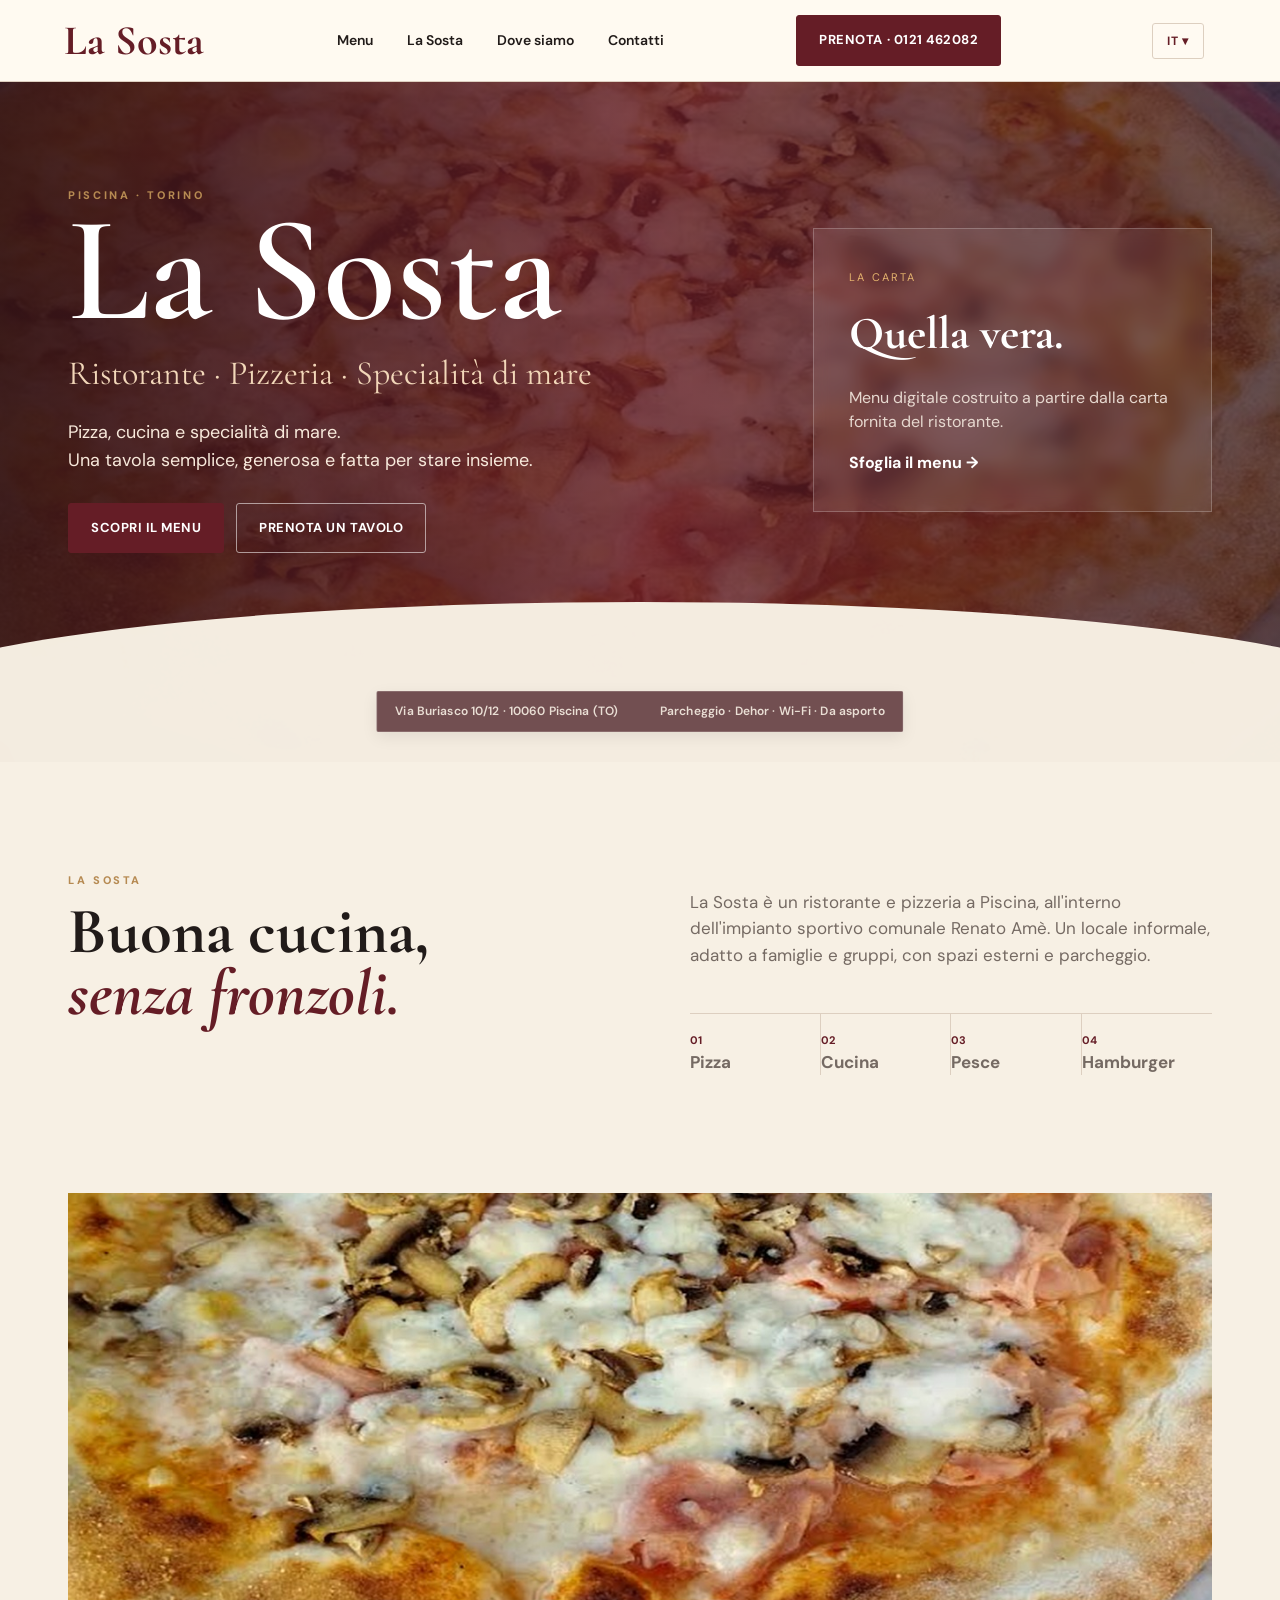
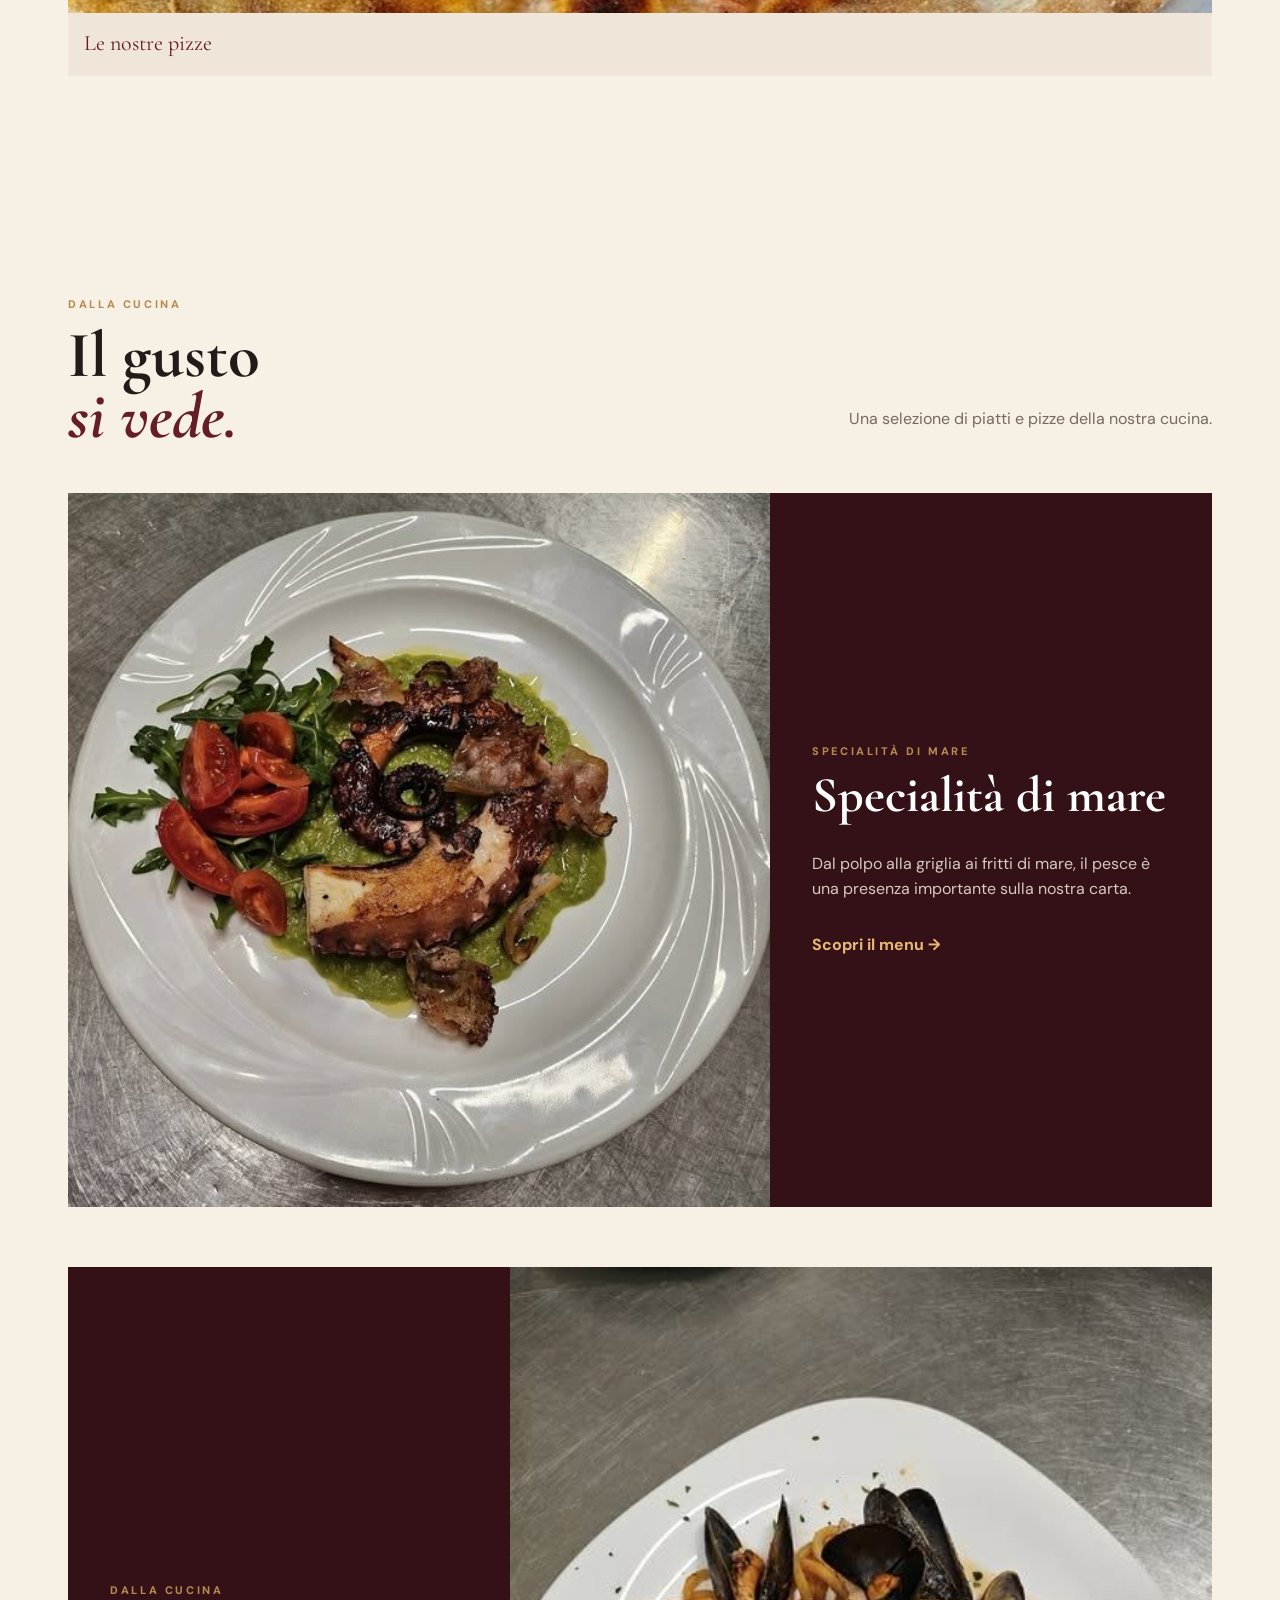
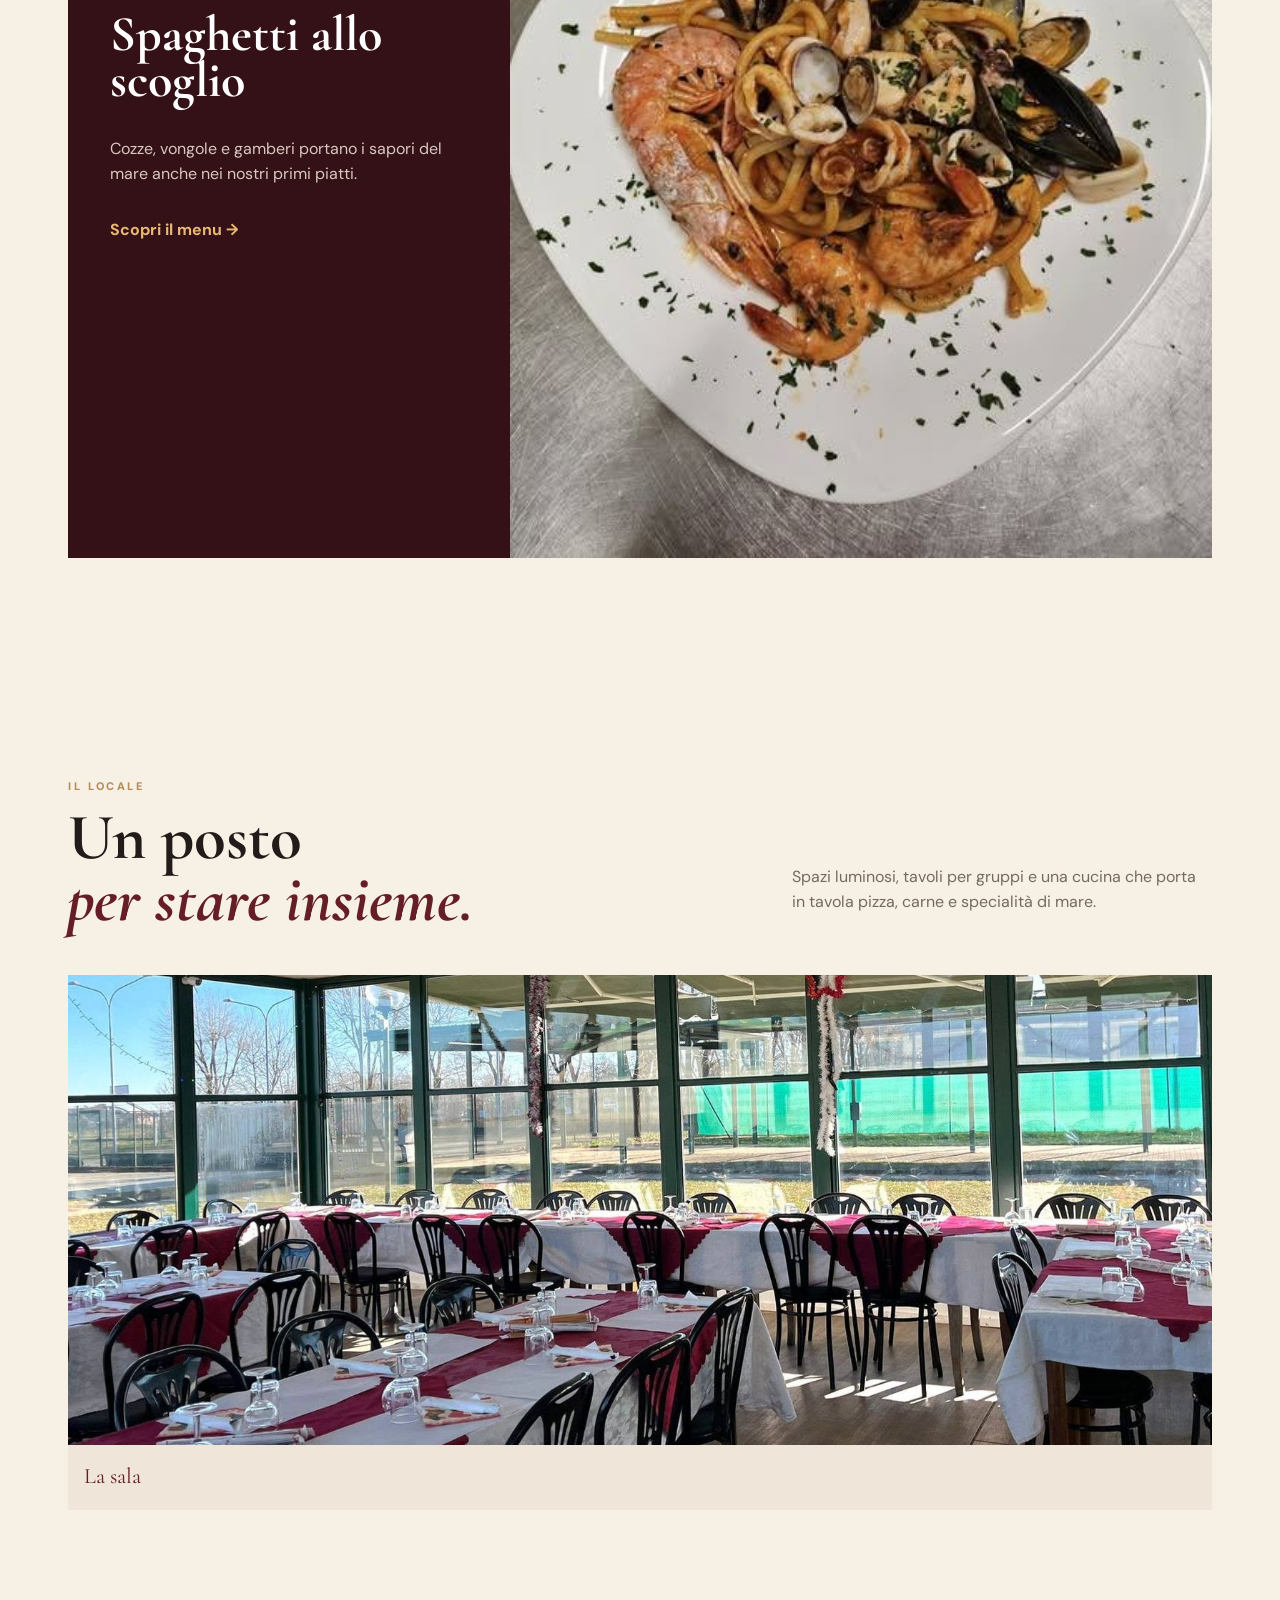
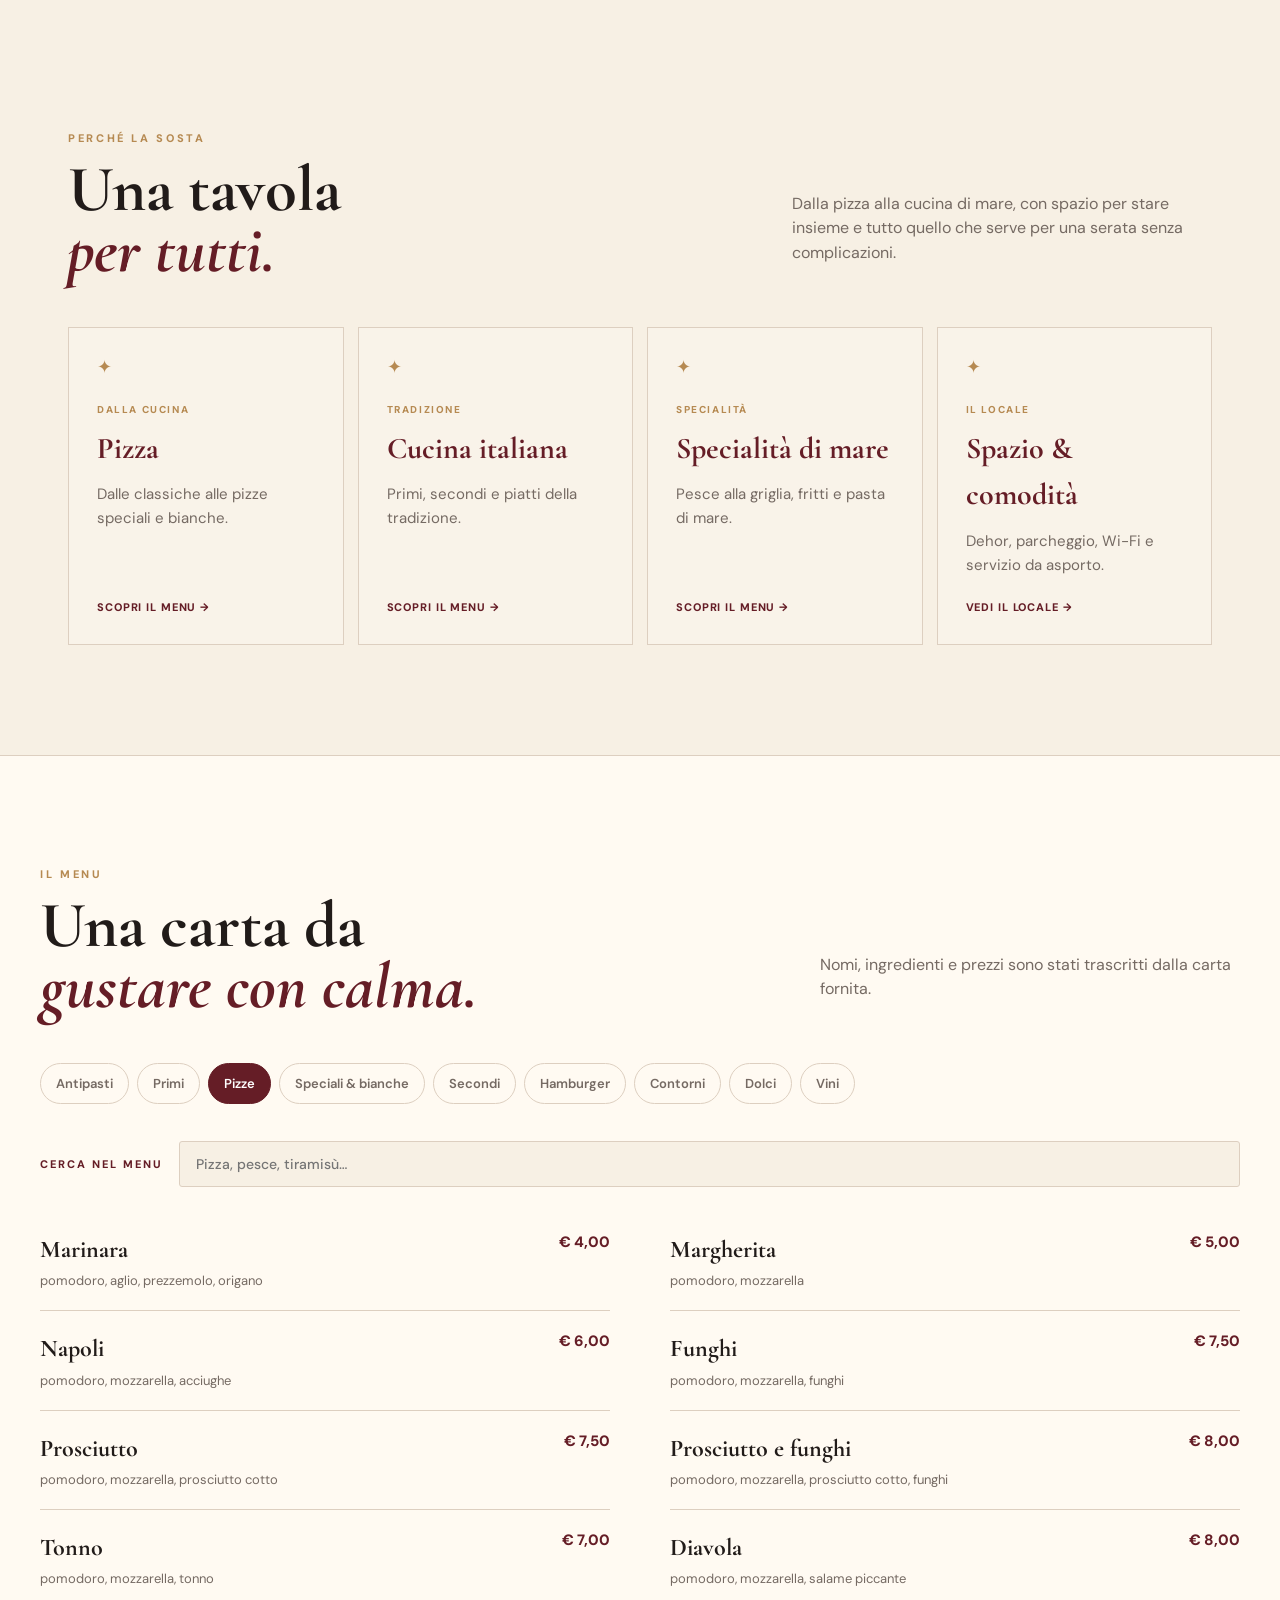
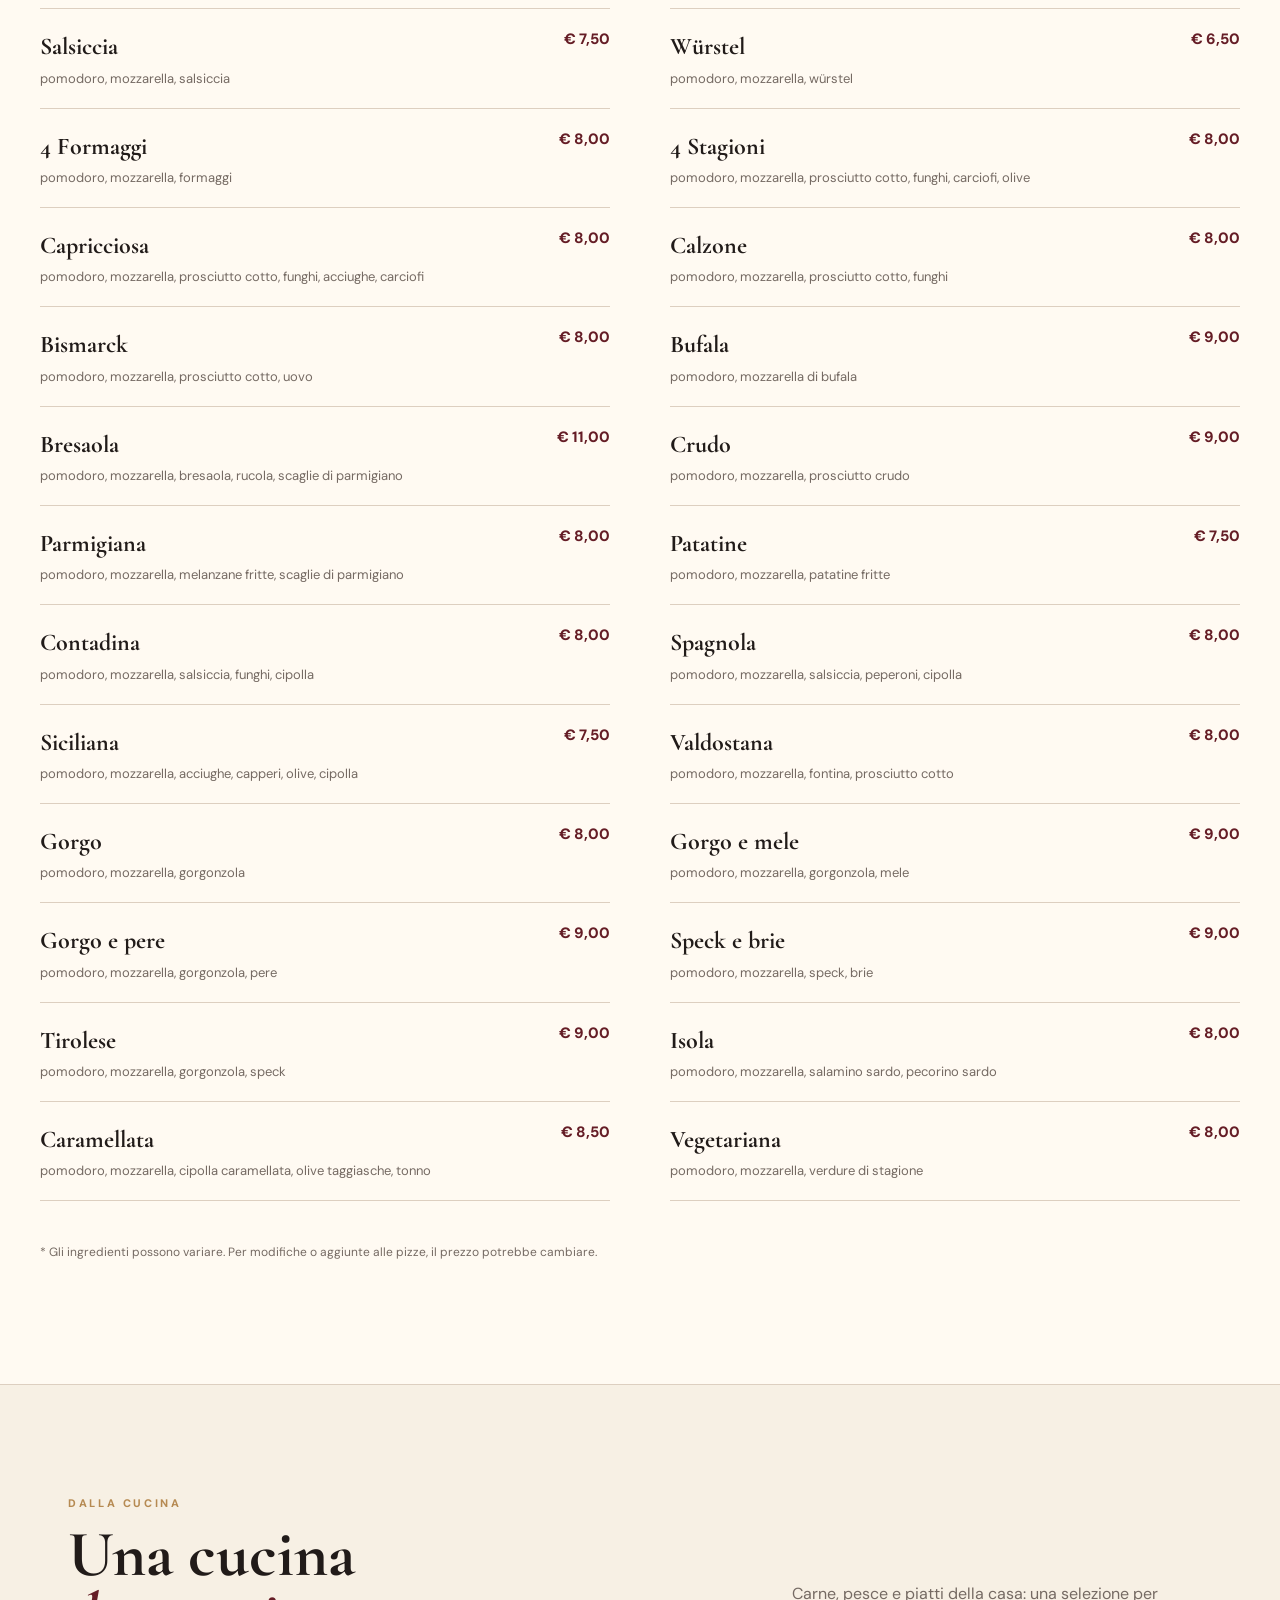
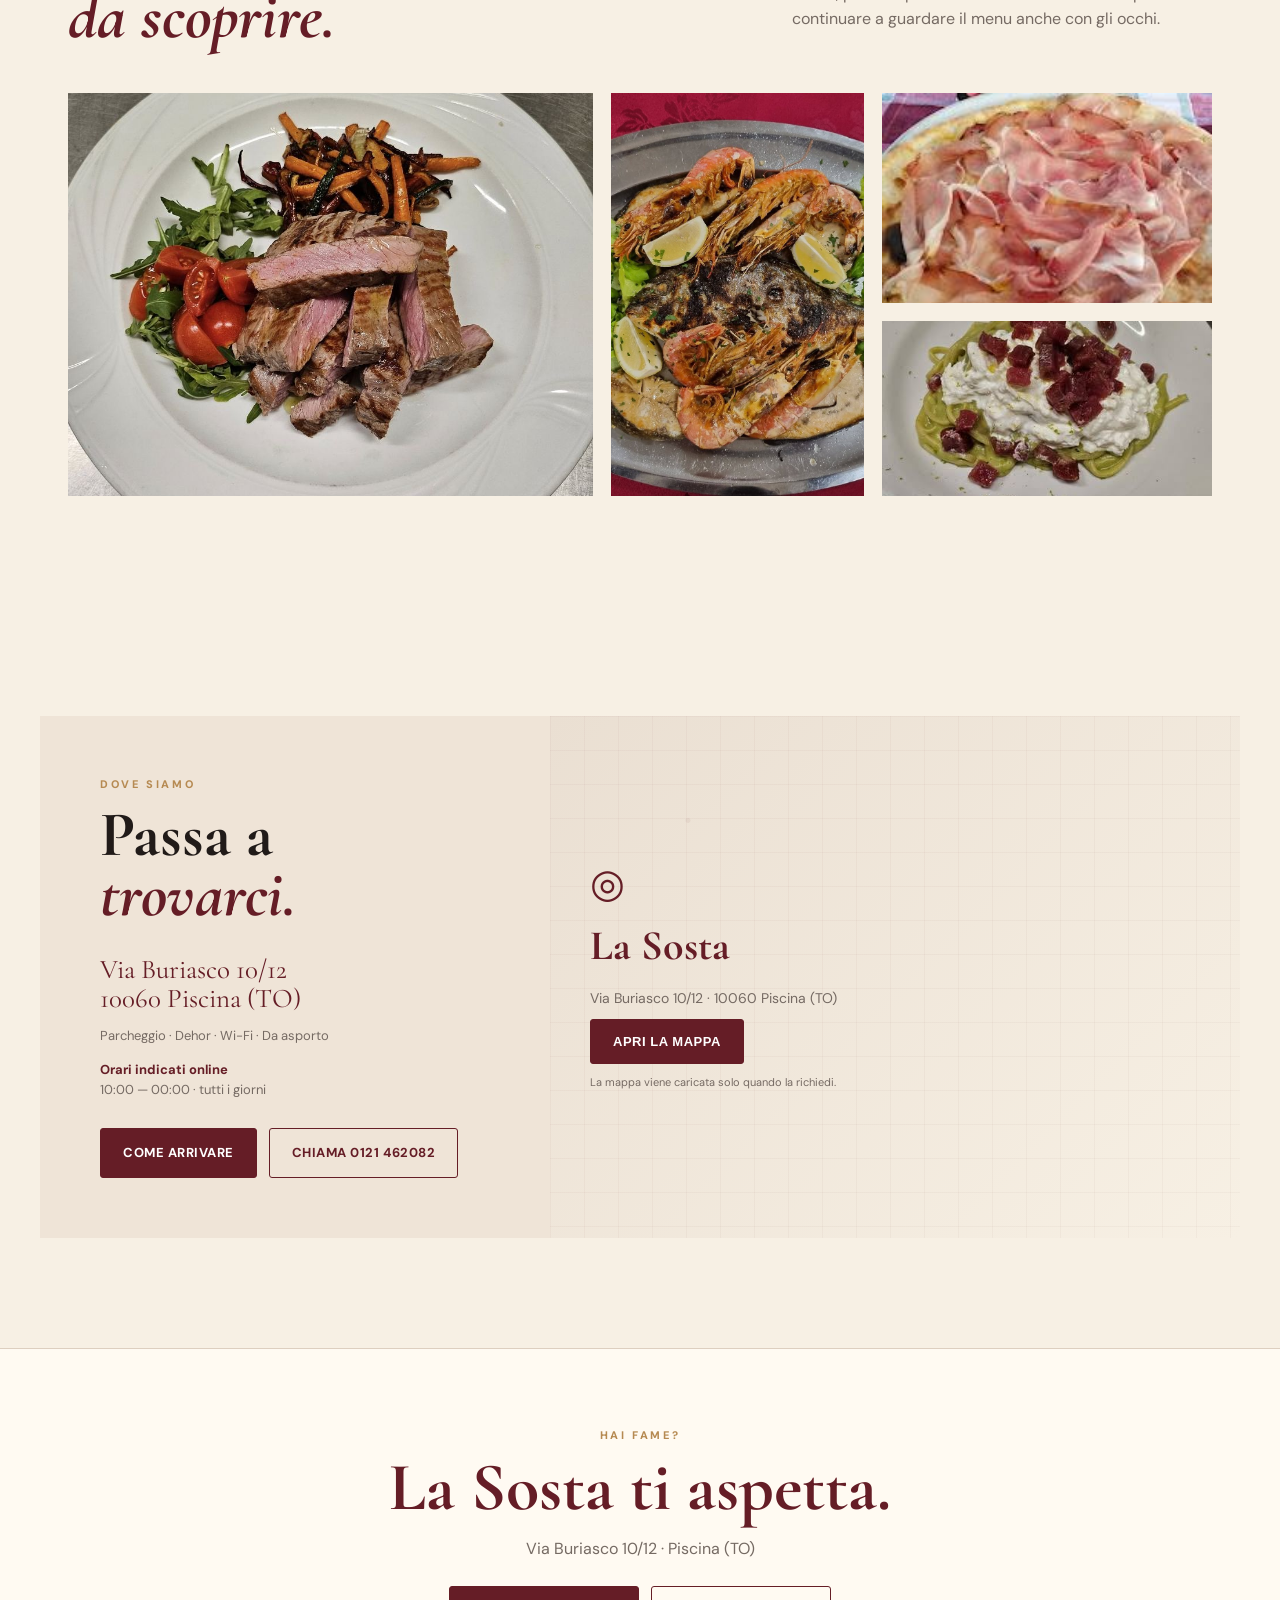
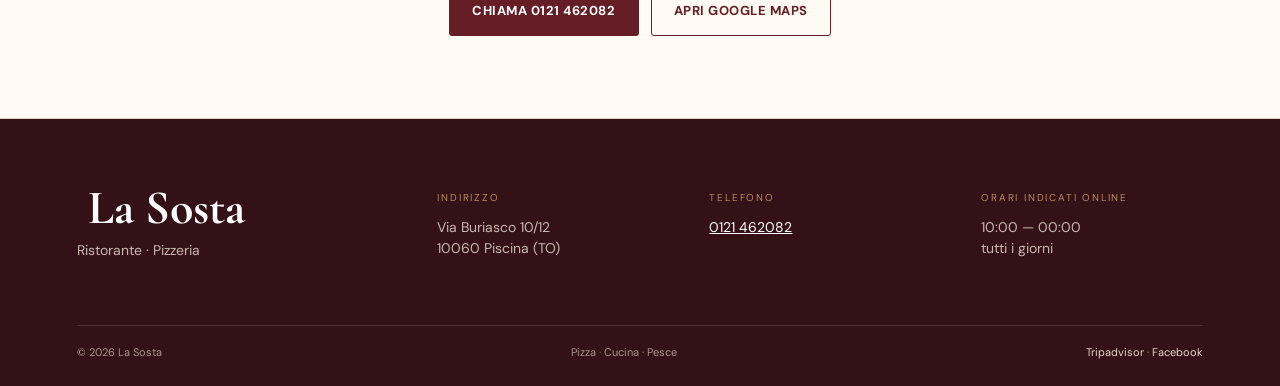
==== commit 7548bf19: "site: add Portuguese language option" ====
--- a/index.html
+++ b/index.html
@@ -2,7 +2,7 @@
 <html lang="it">
 <head><meta charset="utf-8"><meta name="viewport" content="width=device-width,initial-scale=1"><title>La Sosta | Ristorante, Pizzeria e Pesce a Piscina (TO)</title><meta name="description" content="La Sosta a Piscina (TO): ristorante, pizzeria e specialità di mare. Menu, contatti, posizione e prenotazioni in Via Buriasco 10/12."><meta name="theme-color" content="#651d26"><meta property="og:title" content="La Sosta | Ristorante, Pizzeria e Pesce a Piscina"><meta property="og:description" content="Pizza, cucina italiana e specialità di mare a Piscina (TO). Scopri il menu e trova La Sosta."><meta property="og:type" content="restaurant"><link rel="preconnect" href="https://fonts.googleapis.com"><link rel="preconnect" href="https://fonts.gstatic.com" crossorigin><link href="https://fonts.googleapis.com/css2?family=Cormorant+Garamond:wght@500;600;700&family=DM+Sans:wght@400;500;600;700&display=swap" rel="stylesheet"><link rel="stylesheet" href="style.css"><link rel="canonical" href="https://lincwilk.github.io/la-sosta/"><link rel="icon" href="favicon.svg" type="image/svg+xml"><link rel="alternate" hreflang="it" href="https://lincwilk.github.io/la-sosta/"><meta name="robots" content="index,follow"><meta property="og:url" content="https://lincwilk.github.io/la-sosta/"><meta property="og:locale" content="it_IT"><meta property="og:site_name" content="La Sosta"><meta name="twitter:card" content="summary_large_image"></head>
 <body>
-<a class="skip-link" href="#contenuto">Vai al contenuto</a><header class="nav" id="top"><a class="brand" href="#top" aria-label="La Sosta"><div class="logo-text nav-logo-text">La Sosta</div></a><nav class="desktop-nav" aria-label="Navigazione principale"><a href="#menu" data-i18n="nav_menu">Menu</a><a href="#la-sosta" data-i18n="nav_about">La Sosta</a><a href="#dove-siamo" data-i18n="nav_location">Dove siamo</a><a href="#contatti" data-i18n="nav_contact">Contatti</a></nav><a class="btn btn-small" href="tel:+390121462082" data-i18n="book_phone">Prenota · 0121 462082</a><div class="language-switcher" aria-label="Lingua"><button type="button" class="language-btn" aria-haspopup="true" aria-expanded="false">IT ▾</button><div class="language-menu"><button type="button" data-lang="it">🇮🇹 Italiano</button><button type="button" data-lang="en">🇬🇧 English</button><button type="button" data-lang="fr">🇫🇷 Français</button><button type="button" data-lang="pl">🇵🇱 Polski</button></div></div><button class="menu-toggle" aria-label="Apri menu" aria-expanded="false">☰</button></header>
+<a class="skip-link" href="#contenuto">Vai al contenuto</a><header class="nav" id="top"><a class="brand" href="#top" aria-label="La Sosta"><div class="logo-text nav-logo-text">La Sosta</div></a><nav class="desktop-nav" aria-label="Navigazione principale"><a href="#menu" data-i18n="nav_menu">Menu</a><a href="#la-sosta" data-i18n="nav_about">La Sosta</a><a href="#dove-siamo" data-i18n="nav_location">Dove siamo</a><a href="#contatti" data-i18n="nav_contact">Contatti</a></nav><a class="btn btn-small" href="tel:+390121462082" data-i18n="book_phone">Prenota · 0121 462082</a><div class="language-switcher" aria-label="Lingua"><button type="button" class="language-btn" aria-haspopup="true" aria-expanded="false">IT ▾</button><div class="language-menu"><button type="button" data-lang="it">🇮🇹 Italiano</button><button type="button" data-lang="en">🇬🇧 English</button><button type="button" data-lang="fr">🇫🇷 Français</button><button type="button" data-lang="pl">🇵🇱 Polski</button><button type="button" data-lang="pt">🇵🇹 Português</button></div></div><button class="menu-toggle" aria-label="Apri menu" aria-expanded="false">☰</button></header>
 <main id="contenuto">
 <section class="hero"><div class="hero-inner"><div class="hero-copy"><p class="eyebrow" data-i18n="hero_place">PISCINA · TORINO</p><h1>La Sosta</h1><p class="hero-sub" data-i18n="hero_sub">Ristorante · Pizzeria · Specialità di mare</p><p class="hero-text" data-i18n="hero_text">Pizza, cucina e specialità di mare.<br>Una tavola semplice, generosa e fatta per stare insieme.</p><div class="hero-actions"><a class="btn" href="#menu" data-i18n="discover_menu">Scopri il menu</a><a class="btn btn-ghost" href="tel:+390121462082" data-i18n="book_table">Prenota un tavolo</a></div></div><div class="hero-card"><span data-i18n="card_label">LA CARTA</span><strong data-i18n="card_title">Quella vera.</strong><p data-i18n="card_text">Menu digitale costruito a partire dalla carta fornita del ristorante.</p><a href="#menu" data-i18n="card_link">Sfoglia il menu →</a></div></div><div class="hero-bottom"><span>Via Buriasco 10/12 · 10060 Piscina (TO)</span><span data-i18n="amenities">Parcheggio · Dehor · Wi‑Fi · Da asporto</span></div></section>
 <section class="intro section" id="la-sosta"><div><p class="eyebrow">LA SOSTA</p><h2 data-i18n="intro_title">Buona cucina,<br><em>senza fronzoli.</em></h2></div><div class="intro-copy"><p data-i18n="intro_text">La Sosta è un ristorante e pizzeria a Piscina, all'interno dell'impianto sportivo comunale Renato Amè. Un locale informale, adatto a famiglie e gruppi, con spazi esterni e parcheggio.</p><div class="facts"><div><b>01</b><span data-i18n="fact_pizza">Pizza</span></div><div><b>02</b><span data-i18n="fact_cucina">Cucina</span></div><div><b>03</b><span data-i18n="fact_pesce">Pesce</span></div><div><b>04</b><span data-i18n="fact_burger">Hamburger</span></div></div></div><figure class="intro-photo"><img src="assets/pizza-1.jpg" alt="Pizza della Sosta" loading="lazy"><figcaption data-i18n="gallery_pizza">Le nostre pizze</figcaption></figure></section>
--- a/style.css
+++ b/style.css
@@ -91,3 +91,25 @@
 .dish-strip{max-width:1200px}.dish-collage{display:grid;grid-template-columns:1.35fr .65fr .85fr;grid-template-rows:260px 220px;gap:18px}.dish-collage figure{margin:0;background:#efe5d8;overflow:hidden}.dish-collage img{display:block;width:100%;height:100%;min-height:0;object-fit:cover;transition:transform .45s ease}.dish-collage figure:hover img{transform:scale(1.025)}.dish-collage .dish-main{grid-row:1/3}.dish-collage figure:nth-child(2){grid-column:2;grid-row:1/3}.dish-collage figure:nth-child(3){grid-column:3;grid-row:1}.dish-collage figure:nth-child(4){grid-column:3;grid-row:2}.dish-collage figcaption{font-size:20px}
 @media(max-width:850px){.intro-photo img{height:400px}.editorial-stack{gap:55px}.editorial-row,.editorial-row-reverse{grid-template-columns:1fr}.editorial-row-reverse .editorial-image,.editorial-row-reverse .editorial-copy{order:initial}.editorial-image{min-height:330px}.editorial-copy{padding:42px 30px}.editorial-copy h3{font-size:50px}.dish-collage{grid-template-columns:1.2fr .8fr;grid-template-rows:260px 220px}.dish-collage .dish-main{grid-column:1;grid-row:1/3}.dish-collage figure:nth-child(2){grid-column:2;grid-row:1}.dish-collage figure:nth-child(3){grid-column:2;grid-row:2}.dish-collage figure:nth-child(4){display:none}}
 @media(max-width:520px){.intro-photo{margin-top:5px}.intro-photo img{height:280px}.editorial-stack{gap:45px}.editorial-image{min-height:260px}.editorial-copy{padding:34px 24px}.editorial-copy h3{font-size:44px}.dish-collage{grid-template-columns:1fr 1fr;grid-template-rows:190px 160px;gap:10px}.dish-collage .dish-main{grid-column:1/-1;grid-row:1}.dish-collage figure:nth-child(2){grid-column:1;grid-row:2}.dish-collage figure:nth-child(3){grid-column:2;grid-row:2}.dish-collage figure:nth-child(4){display:none}.dish-collage figcaption{font-size:17px;padding:9px 10px 11px}}
+
+
+/* Compact desktop editorial layout */
+.intro-photo img{height:420px}
+.editorial-stack{gap:60px}
+.editorial-row,.editorial-row-reverse{min-height:360px}
+.editorial-image{min-height:360px}
+.editorial-copy{padding:42px 42px}
+.editorial-copy h3{font-size:50px}
+.locale-grid .locale-main-photo img{min-height:400px;max-height:470px}
+.dish-collage{grid-template-rows:210px 175px}
+@media(max-width:850px){
+  .intro-photo img{height:340px}
+  .editorial-row,.editorial-row-reverse{min-height:0}
+  .editorial-image{min-height:300px}
+  .locale-grid .locale-main-photo img{min-height:340px}
+}
+@media(max-width:520px){
+  .intro-photo img{height:260px}
+  .editorial-image{min-height:240px}
+  .locale-grid .locale-main-photo img{min-height:280px}
+}
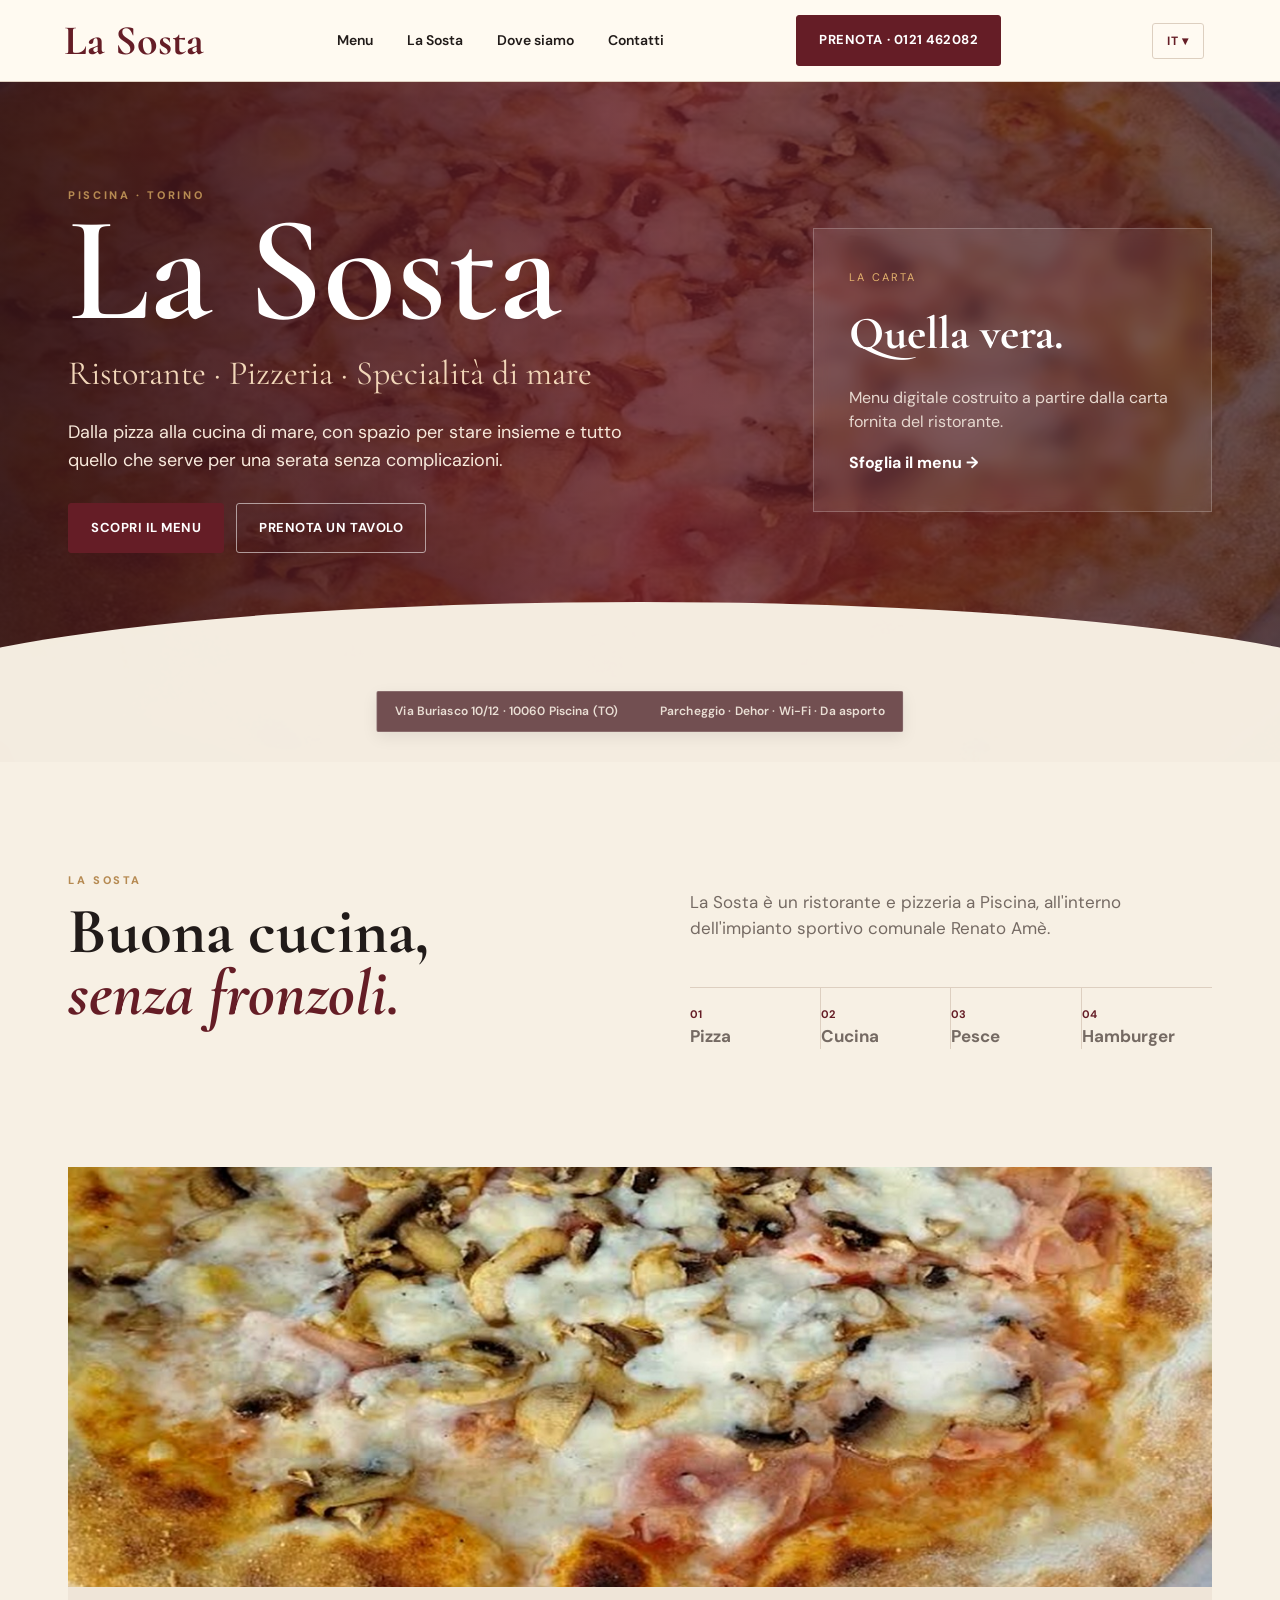
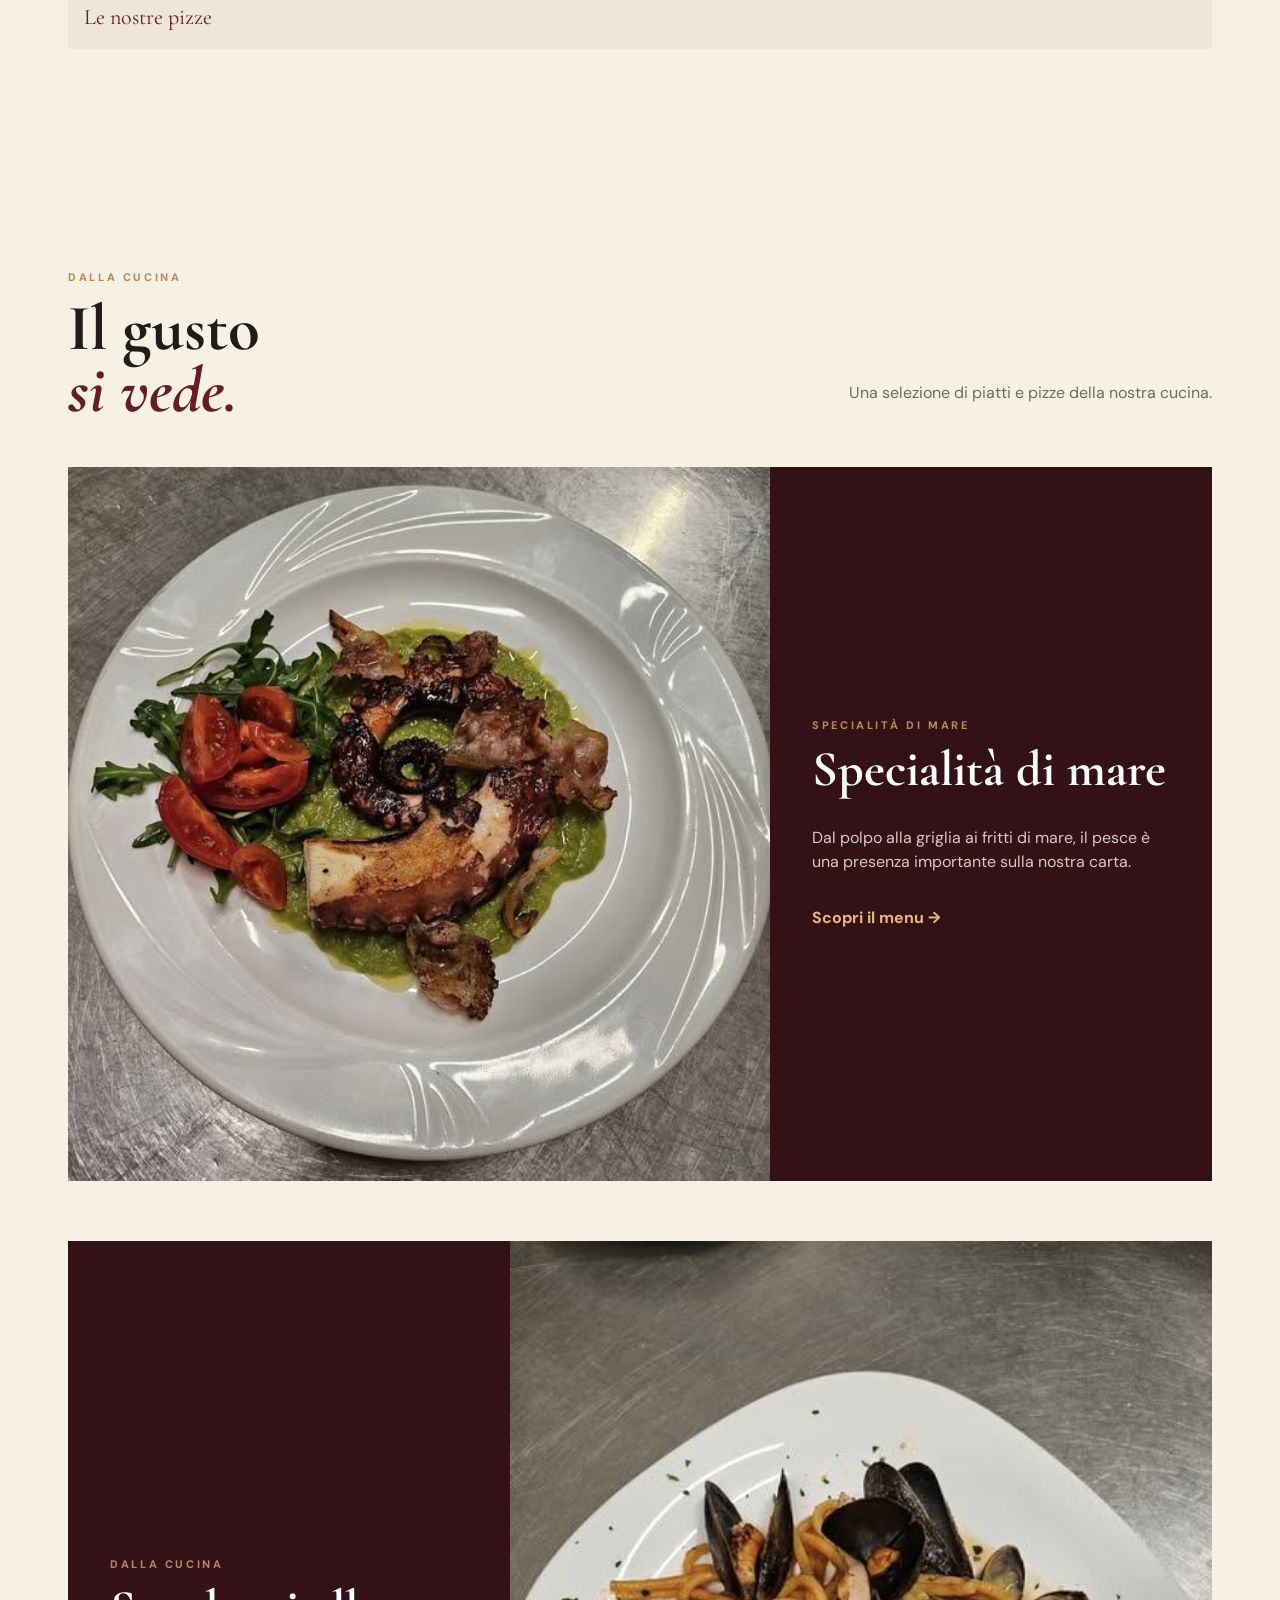
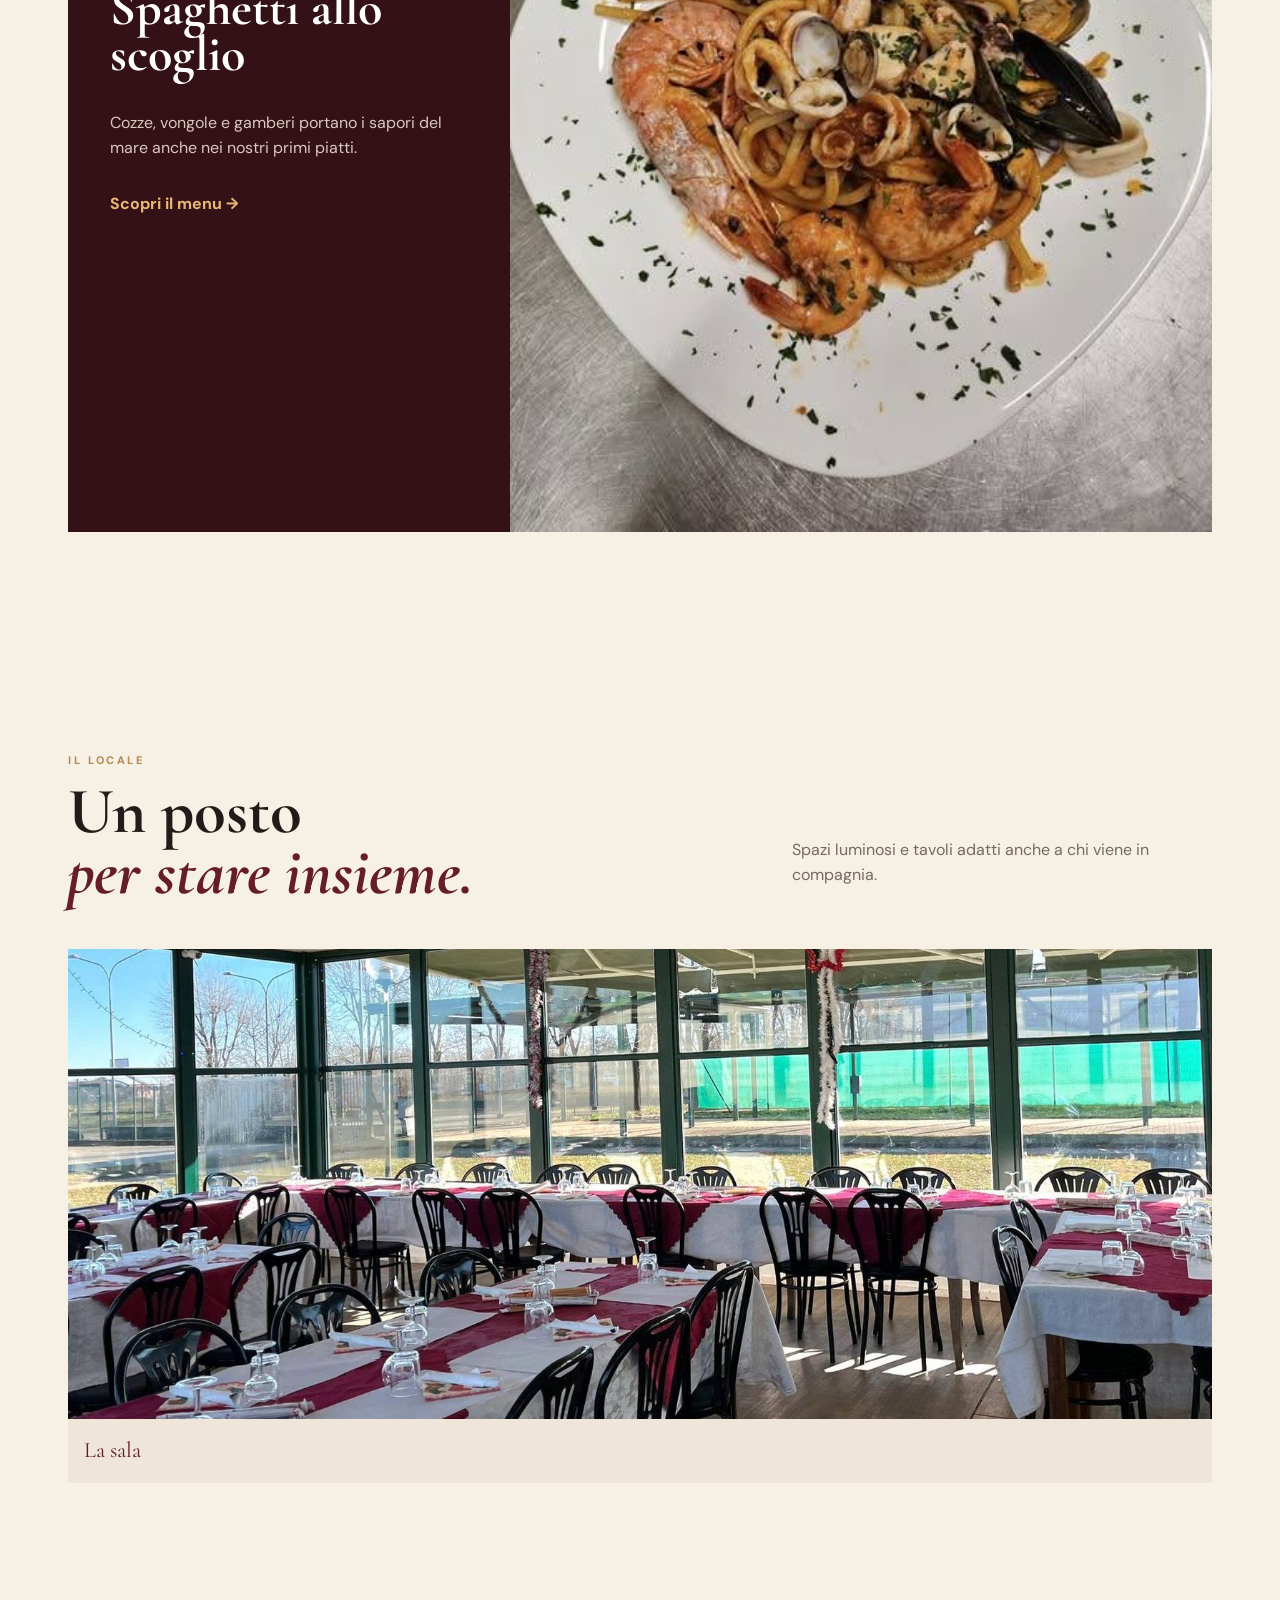
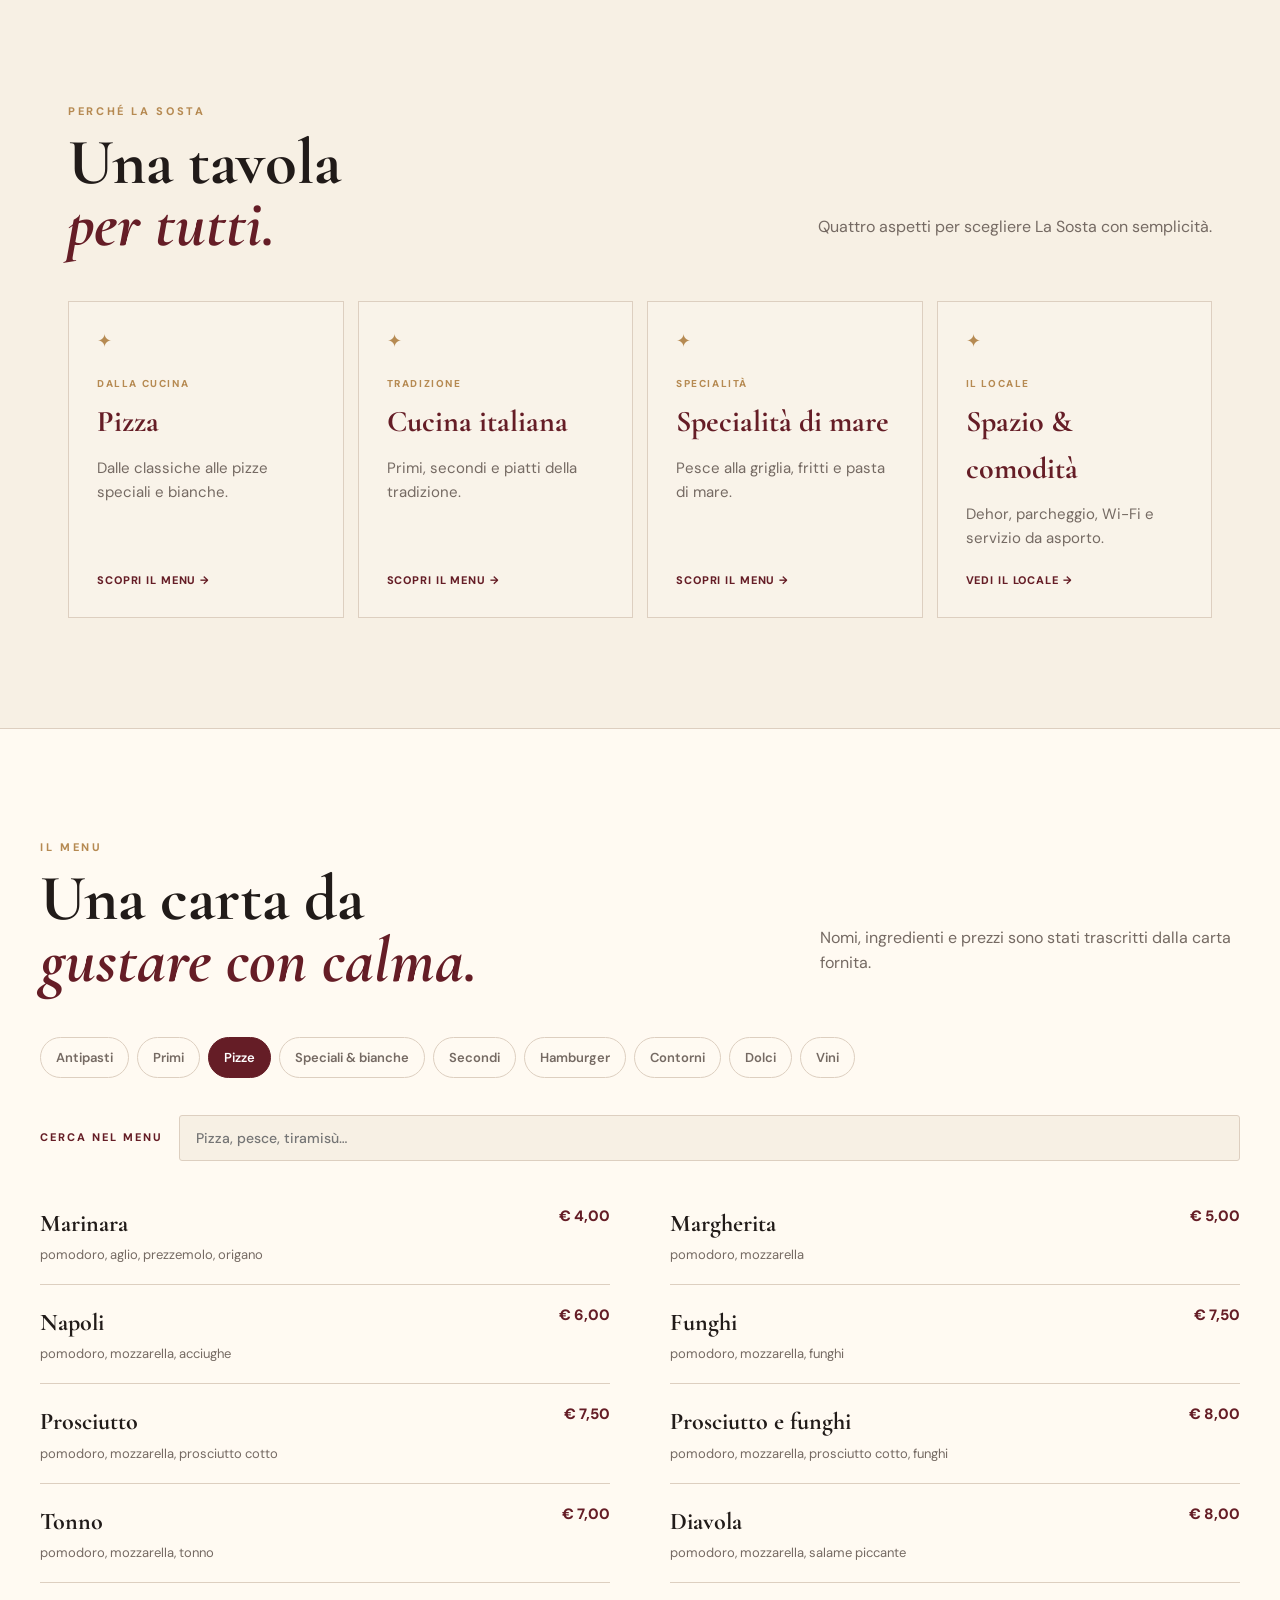
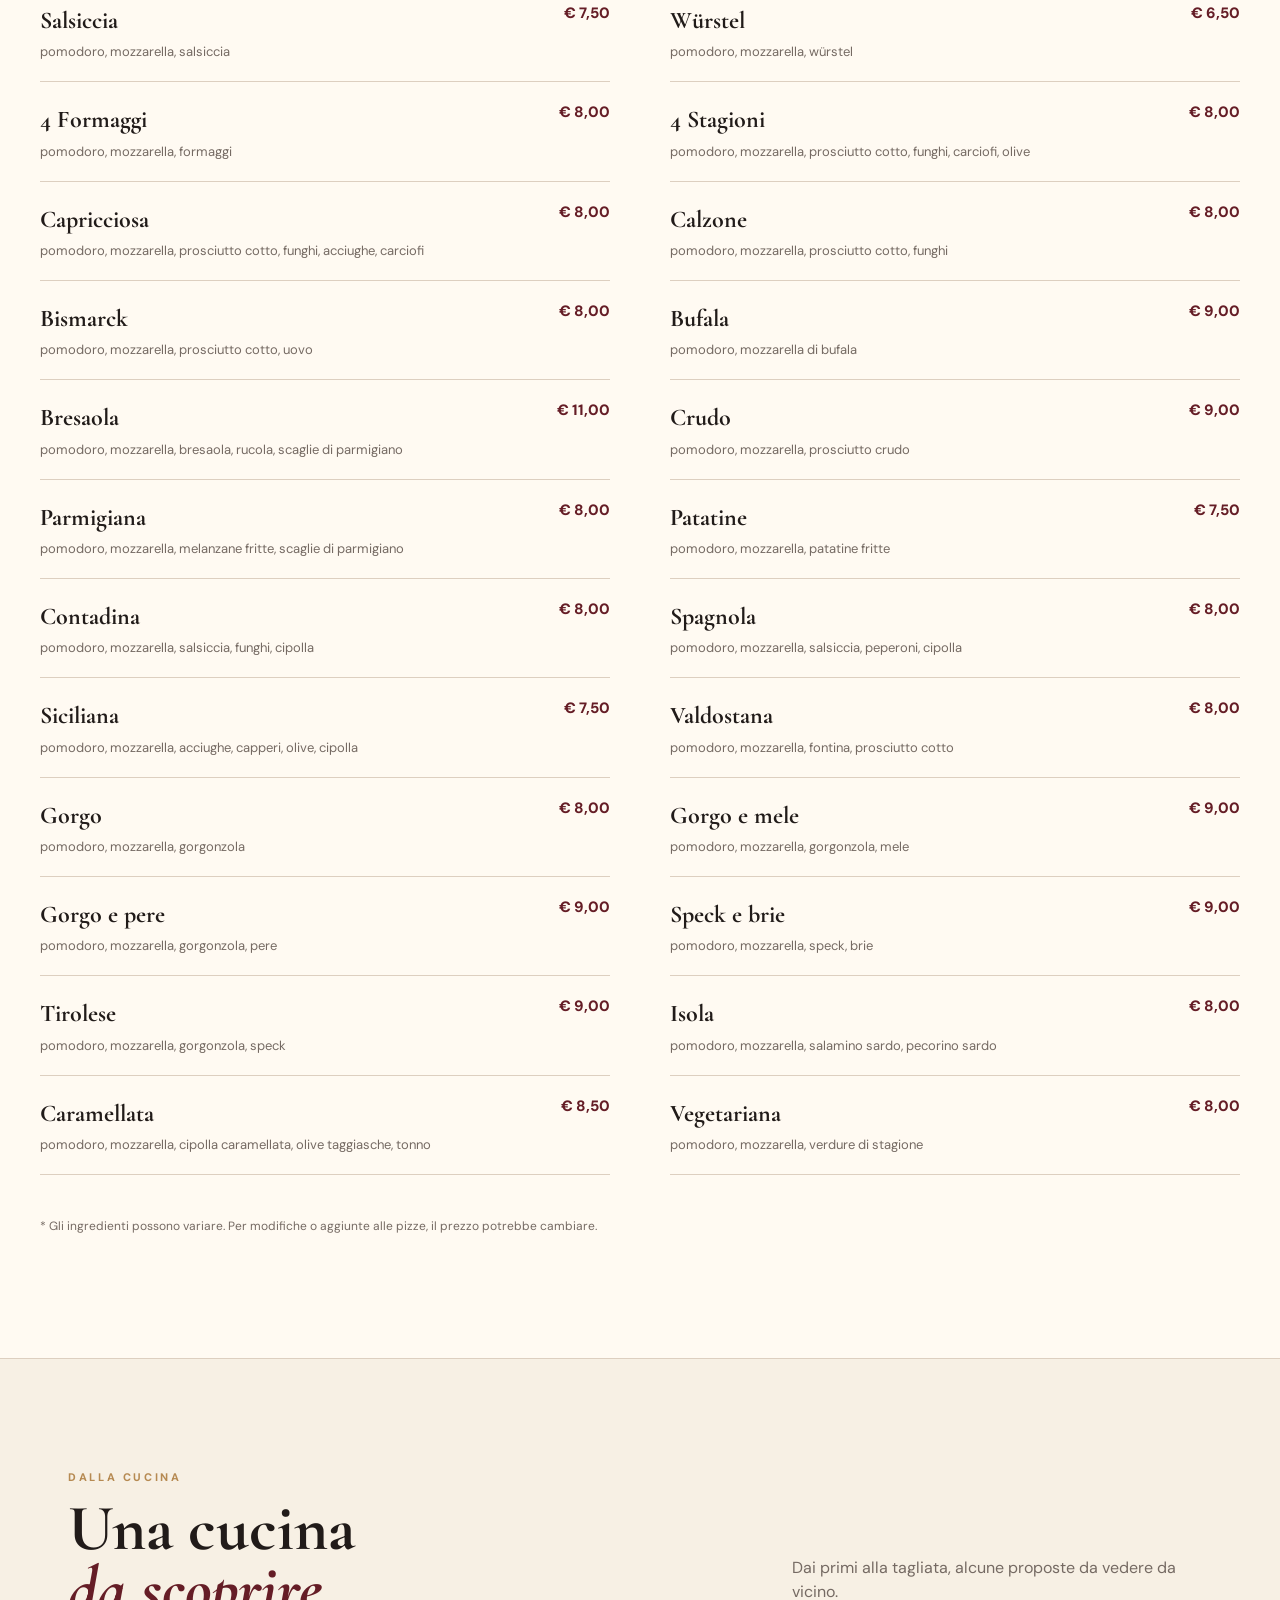
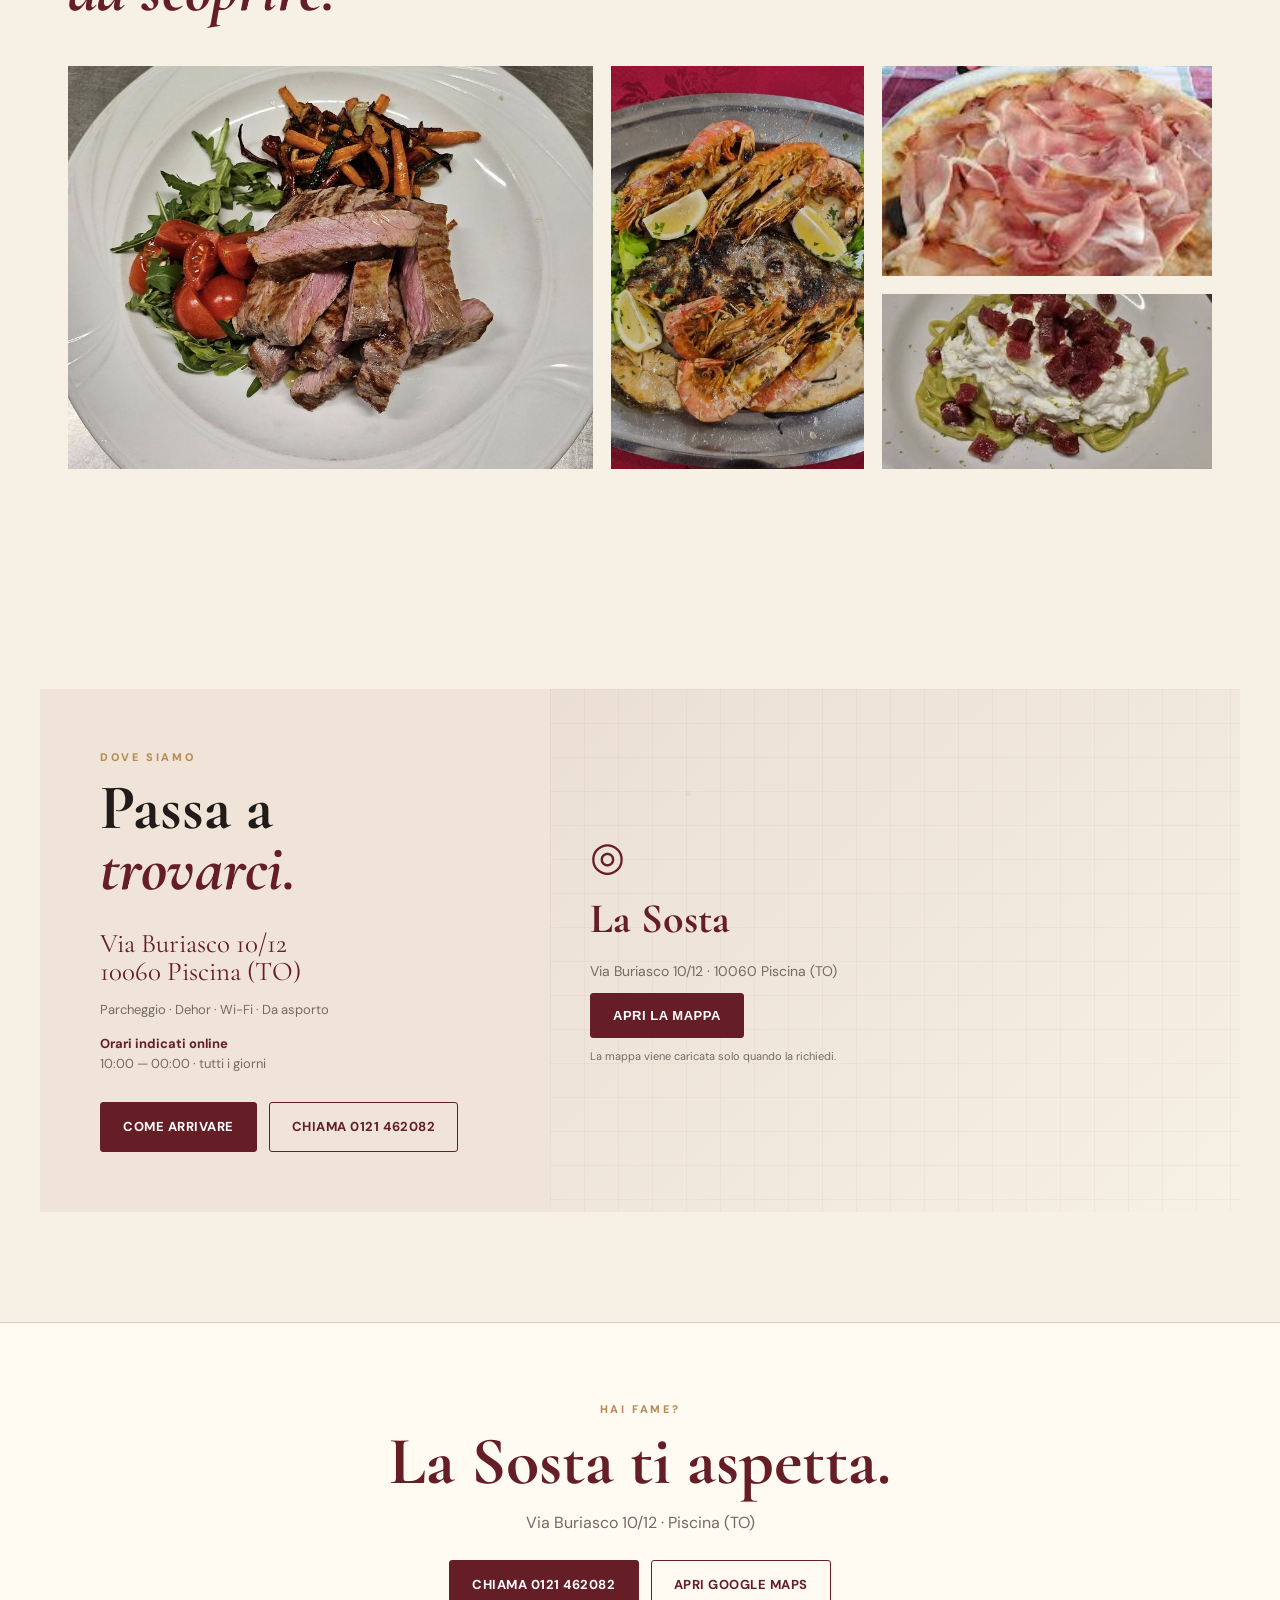
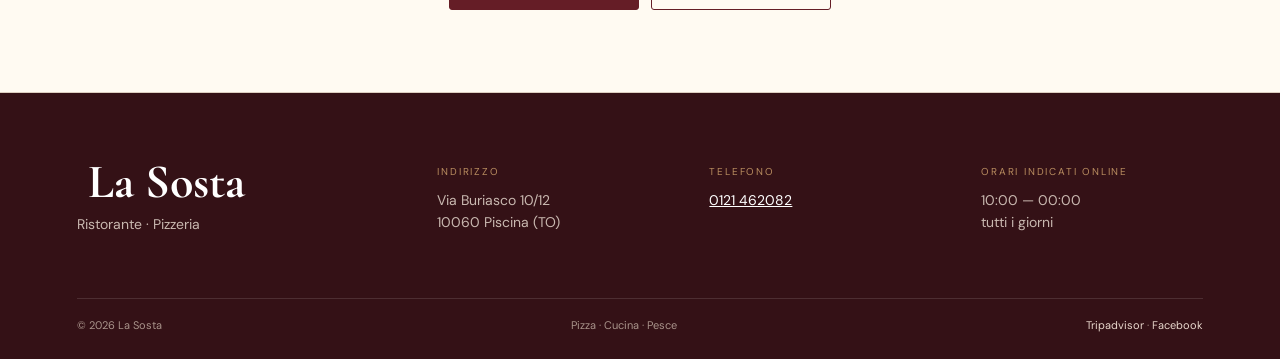
==== commit cd8e860e: "Refresh site script cache after copy edits" ====
--- a/index.html
+++ b/index.html
@@ -42,4 +42,4 @@
     }
   });
 })();
-</script><script src="script.js"></script></body></html>+</script><script src="script.js?v=20261011copy1"></script></body></html>
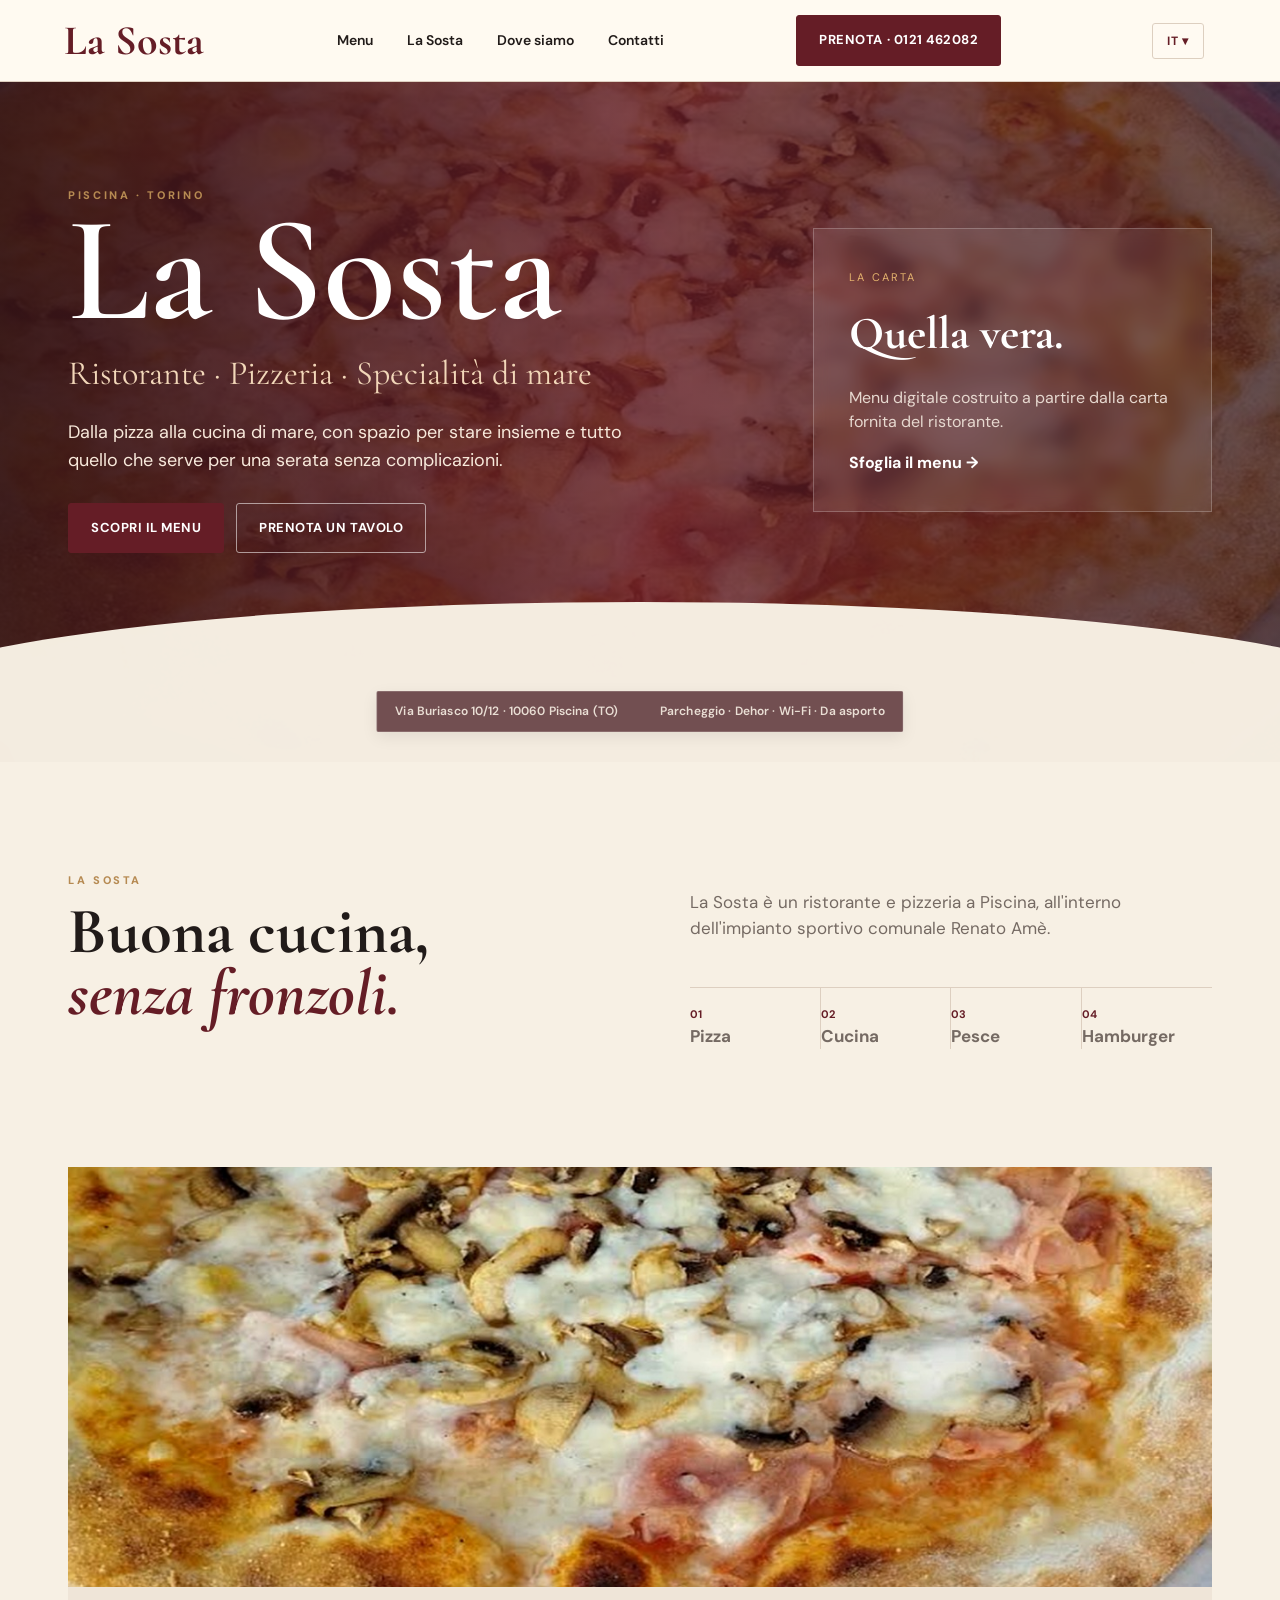
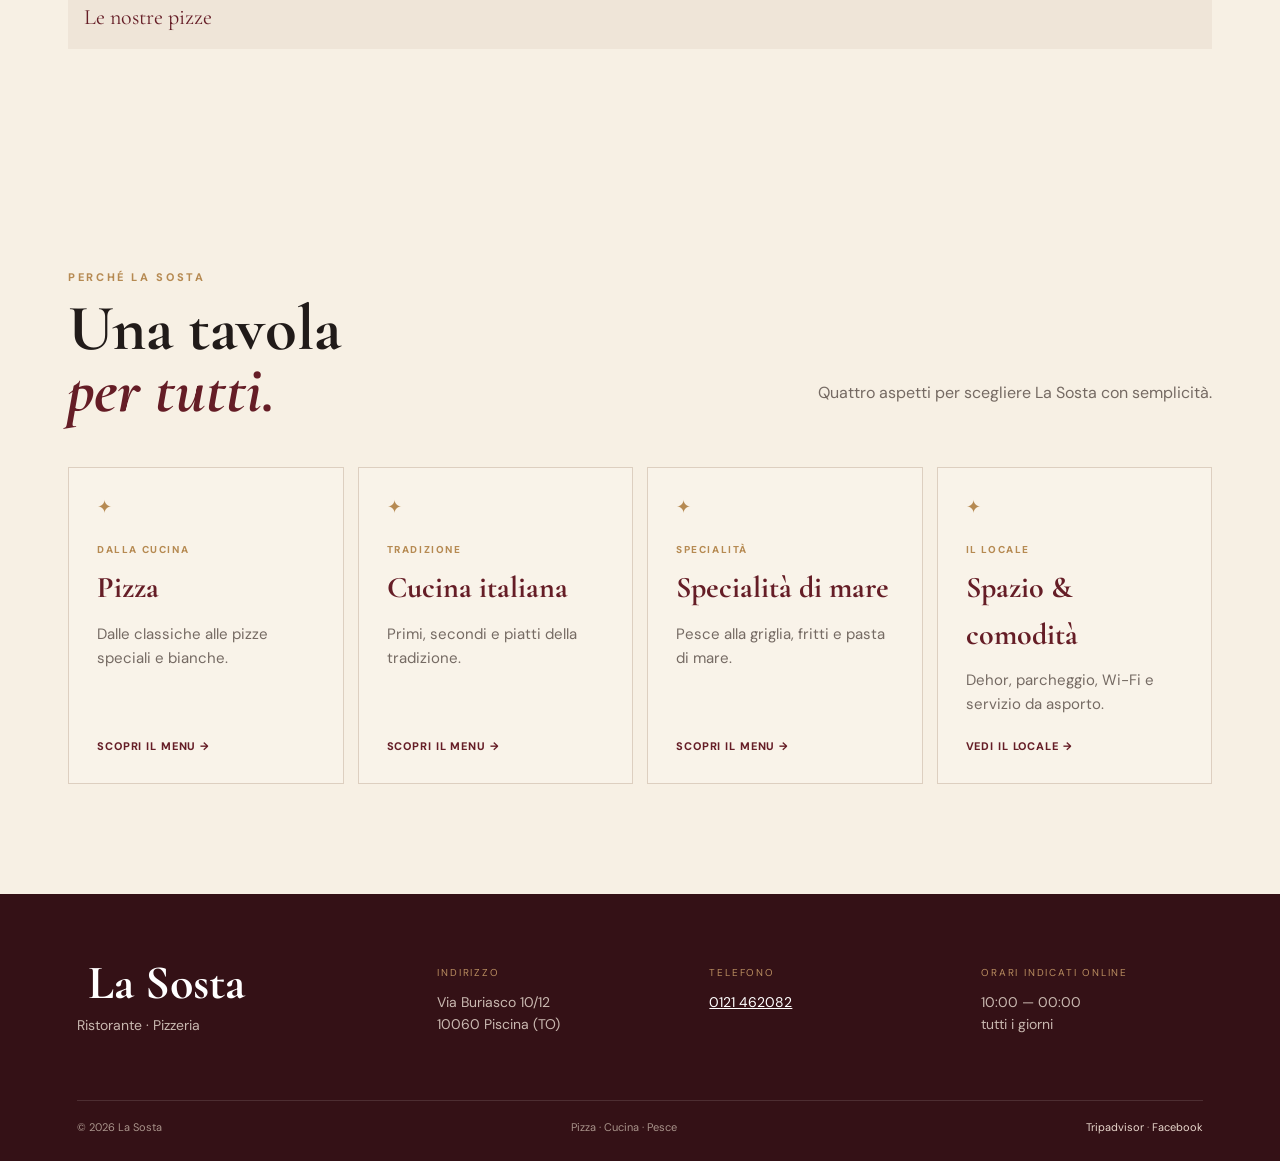
==== commit 14bba0ed: "Turn homepage into a concise landing page with multipage navigation" ====
--- a/index.html
+++ b/index.html
@@ -1,31 +1,19 @@
 <!doctype html>
 <html lang="it">
-<head><meta charset="utf-8"><meta name="viewport" content="width=device-width,initial-scale=1"><title>La Sosta | Ristorante, Pizzeria e Pesce a Piscina (TO)</title><meta name="description" content="La Sosta a Piscina (TO): ristorante, pizzeria e specialità di mare. Menu, contatti, posizione e prenotazioni in Via Buriasco 10/12."><meta name="theme-color" content="#651d26"><meta property="og:title" content="La Sosta | Ristorante, Pizzeria e Pesce a Piscina"><meta property="og:description" content="Pizza, cucina italiana e specialità di mare a Piscina (TO). Scopri il menu e trova La Sosta."><meta property="og:type" content="restaurant"><link rel="preconnect" href="https://fonts.googleapis.com"><link rel="preconnect" href="https://fonts.gstatic.com" crossorigin><link href="https://fonts.googleapis.com/css2?family=Cormorant+Garamond:wght@500;600;700&family=DM+Sans:wght@400;500;600;700&display=swap" rel="stylesheet"><link rel="stylesheet" href="style.css"><link rel="canonical" href="https://lincwilk.github.io/la-sosta/"><link rel="icon" href="favicon.svg" type="image/svg+xml"><link rel="alternate" hreflang="it" href="https://lincwilk.github.io/la-sosta/"><meta name="robots" content="index,follow"><meta property="og:url" content="https://lincwilk.github.io/la-sosta/"><meta property="og:locale" content="it_IT"><meta property="og:site_name" content="La Sosta"><meta name="twitter:card" content="summary_large_image"></head>
+<head><meta charset="utf-8"><meta name="viewport" content="width=device-width,initial-scale=1"><title>La Sosta | Ristorante e Pizzeria a Piscina (TO)</title><meta name="description" content="La Sosta a Piscina: scopri il ristorante, le pizze e le specialità di mare. Trova il menu, il locale e i contatti."><meta name="theme-color" content="#651d26"><meta property="og:title" content="La Sosta | Ristorante e Pizzeria a Piscina (TO)"><meta property="og:description" content="La Sosta a Piscina: scopri il ristorante, le pizze e le specialità di mare. Trova il menu, il locale e i contatti."><meta property="og:type" content="restaurant"><link rel="preconnect" href="https://fonts.googleapis.com"><link rel="preconnect" href="https://fonts.gstatic.com" crossorigin><link href="https://fonts.googleapis.com/css2?family=Cormorant+Garamond:wght@500;600;700&family=DM+Sans:wght@400;500;600;700&display=swap" rel="stylesheet"><link rel="stylesheet" href="style.css"><link rel="canonical" href="https://lincwilk.github.io/la-sosta/"><link rel="icon" href="favicon.svg" type="image/svg+xml"><meta name="robots" content="index,follow"><meta property="og:url" content="https://lincwilk.github.io/la-sosta/"><meta property="og:locale" content="it_IT"><meta property="og:site_name" content="La Sosta"><meta name="twitter:card" content="summary_large_image"></head>
 <body>
-<a class="skip-link" href="#contenuto">Vai al contenuto</a><header class="nav" id="top"><a class="brand" href="#top" aria-label="La Sosta"><div class="logo-text nav-logo-text">La Sosta</div></a><nav class="desktop-nav" aria-label="Navigazione principale"><a href="#menu" data-i18n="nav_menu">Menu</a><a href="#la-sosta" data-i18n="nav_about">La Sosta</a><a href="#dove-siamo" data-i18n="nav_location">Dove siamo</a><a href="#contatti" data-i18n="nav_contact">Contatti</a></nav><a class="btn btn-small" href="tel:+390121462082" data-i18n="book_phone">Prenota · 0121 462082</a><div class="language-switcher" aria-label="Lingua"><button type="button" class="language-btn" aria-haspopup="true" aria-expanded="false">IT ▾</button><div class="language-menu"><button type="button" data-lang="it">🇮🇹 Italiano</button><button type="button" data-lang="en">🇬🇧 English</button><button type="button" data-lang="fr">🇫🇷 Français</button><button type="button" data-lang="pl">🇵🇱 Polski</button><button type="button" data-lang="pt">🇵🇹 Português</button></div></div><button class="menu-toggle" aria-label="Apri menu" aria-expanded="false">☰</button></header>
+<a class="skip-link" href="#contenuto">Vai al contenuto</a><header class="nav" id="top"><a class="brand" href="index.html" aria-label="La Sosta"><div class="logo-text nav-logo-text">La Sosta</div></a><nav class="desktop-nav" aria-label="Navigazione principale"><a href="menu.html" data-i18n="nav_menu">Menu</a><a href="locale.html" data-i18n="nav_about">La Sosta</a><a href="contatti.html#dove-siamo" data-i18n="nav_location">Dove siamo</a><a href="contatti.html#contatti" data-i18n="nav_contact">Contatti</a></nav><a class="btn btn-small" href="tel:+390121462082" data-i18n="book_phone">Prenota · 0121 462082</a><div class="language-switcher" aria-label="Lingua"><button type="button" class="language-btn" aria-haspopup="true" aria-expanded="false">IT ▾</button><div class="language-menu"><button type="button" data-lang="it">🇮🇹 Italiano</button><button type="button" data-lang="en">🇬🇧 English</button><button type="button" data-lang="fr">🇫🇷 Français</button><button type="button" data-lang="pl">🇵🇱 Polski</button><button type="button" data-lang="pt">🇵🇹 Português</button></div></div><button class="menu-toggle" aria-label="Apri menu" aria-expanded="false">☰</button></header>
 <main id="contenuto">
-<section class="hero"><div class="hero-inner"><div class="hero-copy"><p class="eyebrow" data-i18n="hero_place">PISCINA · TORINO</p><h1>La Sosta</h1><p class="hero-sub" data-i18n="hero_sub">Ristorante · Pizzeria · Specialità di mare</p><p class="hero-text" data-i18n="hero_text">Pizza, cucina e specialità di mare.<br>Una tavola semplice, generosa e fatta per stare insieme.</p><div class="hero-actions"><a class="btn" href="#menu" data-i18n="discover_menu">Scopri il menu</a><a class="btn btn-ghost" href="tel:+390121462082" data-i18n="book_table">Prenota un tavolo</a></div></div><div class="hero-card"><span data-i18n="card_label">LA CARTA</span><strong data-i18n="card_title">Quella vera.</strong><p data-i18n="card_text">Menu digitale costruito a partire dalla carta fornita del ristorante.</p><a href="#menu" data-i18n="card_link">Sfoglia il menu →</a></div></div><div class="hero-bottom"><span>Via Buriasco 10/12 · 10060 Piscina (TO)</span><span data-i18n="amenities">Parcheggio · Dehor · Wi‑Fi · Da asporto</span></div></section>
+<section class="hero"><div class="hero-inner"><div class="hero-copy"><p class="eyebrow" data-i18n="hero_place">PISCINA · TORINO</p><h1>La Sosta</h1><p class="hero-sub" data-i18n="hero_sub">Ristorante · Pizzeria · Specialità di mare</p><p class="hero-text" data-i18n="hero_text">Pizza, cucina e specialità di mare.<br>Una tavola semplice, generosa e fatta per stare insieme.</p><div class="hero-actions"><a class="btn" href="menu.html" data-i18n="discover_menu">Scopri il menu</a><a class="btn btn-ghost" href="tel:+390121462082" data-i18n="book_table">Prenota un tavolo</a></div></div><div class="hero-card"><span data-i18n="card_label">LA CARTA</span><strong data-i18n="card_title">Quella vera.</strong><p data-i18n="card_text">Menu digitale costruito a partire dalla carta fornita del ristorante.</p><a href="menu.html" data-i18n="card_link">Sfoglia il menu →</a></div></div><div class="hero-bottom"><span>Via Buriasco 10/12 · 10060 Piscina (TO)</span><span data-i18n="amenities">Parcheggio · Dehor · Wi‑Fi · Da asporto</span></div></section>
 <section class="intro section" id="la-sosta"><div><p class="eyebrow">LA SOSTA</p><h2 data-i18n="intro_title">Buona cucina,<br><em>senza fronzoli.</em></h2></div><div class="intro-copy"><p data-i18n="intro_text">La Sosta è un ristorante e pizzeria a Piscina, all'interno dell'impianto sportivo comunale Renato Amè. Un locale informale, adatto a famiglie e gruppi, con spazi esterni e parcheggio.</p><div class="facts"><div><b>01</b><span data-i18n="fact_pizza">Pizza</span></div><div><b>02</b><span data-i18n="fact_cucina">Cucina</span></div><div><b>03</b><span data-i18n="fact_pesce">Pesce</span></div><div><b>04</b><span data-i18n="fact_burger">Hamburger</span></div></div></div><figure class="intro-photo"><img src="assets/pizza-1.jpg" alt="Pizza della Sosta" loading="lazy"><figcaption data-i18n="gallery_pizza">Le nostre pizze</figcaption></figure></section>
-<section class="food-gallery section" id="specialita"><div class="section-heading food-heading"><div><p class="eyebrow" data-i18n="food_eyebrow">DALLA CUCINA</p><h2 data-i18n="food_title">Il gusto<br><em>si vede.</em></h2></div><p data-i18n="food_intro">Una selezione di piatti e pizze della nostra cucina.</p></div><div class="editorial-stack"><article class="editorial-row"><div class="editorial-image"><img src="assets/polpo.jpg" alt="Polpo alla griglia" loading="lazy"></div><div class="editorial-copy"><p class="eyebrow" data-i18n="sea_eyebrow">SPECIALITÀ DI MARE</p><h3 data-i18n="sea_title">Specialità di mare</h3><p data-i18n="sea_text">Dal polpo alla griglia ai fritti di mare, il pesce è una presenza importante sulla nostra carta.</p><a class="text-link" href="#menu" data-i18n="discover_menu_arrow">Scopri il menu →</a></div></article><article class="editorial-row editorial-row-reverse"><div class="editorial-image"><img src="assets/scoglio.jpg" alt="Spaghetti allo scoglio" loading="lazy"></div><div class="editorial-copy"><p class="eyebrow" data-i18n="food_eyebrow">DALLA CUCINA</p><h3 data-i18n="gallery_scoglio">Spaghetti allo scoglio</h3><p data-i18n="sea_text2">Cozze, vongole e gamberi portano i sapori del mare anche nei nostri primi piatti.</p><a class="text-link" href="#menu" data-i18n="discover_menu_arrow">Scopri il menu →</a></div></article></div></section>
-<section class="locale-showcase section" id="locale">
-  <div class="section-heading">
-    <div>
-      <p class="eyebrow" data-i18n="locale_eyebrow">IL LOCALE</p>
-      <h2 data-i18n="locale_title">Un posto<br><em>per stare insieme.</em></h2>
-    </div>
-    <p data-i18n="locale_intro">Spazi luminosi, tavoli per gruppi e una cucina che porta in tavola pizza, carne e specialità di mare.</p>
-  </div>
-  <div class="locale-grid">
-    <figure class="locale-main-photo"><img src="assets/sala.jpg" alt="Sala del ristorante La Sosta" loading="lazy"><figcaption data-i18n="locale_sala">La sala</figcaption></figure>
-  </div>
-</section><section class="why section"><div class="section-heading"><div><p class="eyebrow" data-i18n="why_eyebrow">PERCHÉ LA SOSTA</p><h2 data-i18n="why_title">Una tavola<br><em>per tutti.</em></h2></div><p data-i18n="why_intro">Dalla pizza alla cucina di mare, con spazio per stare insieme e tutto quello che serve per una serata senza complicazioni.</p></div><div class="why-grid">
-<article><div class="why-icon">✦</div><div class="why-label" data-i18n="why_label_food">DALLA CUCINA</div><h3 data-i18n="why_pizza">Pizza</h3><p data-i18n="why_pizza_text">Dalle classiche alle pizze speciali e bianche.</p><a href="#menu" data-i18n="why_cta">Scopri il menu →</a></article>
-<article><div class="why-icon">✦</div><div class="why-label" data-i18n="why_label_food2">TRADIZIONE</div><h3 data-i18n="why_cucina">Cucina italiana</h3><p data-i18n="why_cucina_text">Primi, secondi e piatti della tradizione.</p><a href="#menu" data-i18n="why_cta">Scopri il menu →</a></article>
-<article><div class="why-icon">✦</div><div class="why-label" data-i18n="why_label_sea">SPECIALITÀ</div><h3 data-i18n="why_mare">Specialità di mare</h3><p data-i18n="why_mare_text">Pesce alla griglia, fritti e pasta di mare.</p><a href="#menu" data-i18n="why_cta">Scopri il menu →</a></article>
-<article><div class="why-icon">✦</div><div class="why-label" data-i18n="why_label_space">IL LOCALE</div><h3 data-i18n="why_space">Spazio & comodità</h3><p data-i18n="why_space_text">Dehor, parcheggio, Wi‑Fi e servizio da asporto.</p><a href="#locale" data-i18n="why_cta_space">Vedi il locale →</a></article>
-</div></section><section class="menu-section section" id="menu"><div class="section-heading"><div><p class="eyebrow" data-i18n="menu_eyebrow">IL MENU</p><h2 data-i18n="menu_title">Una carta da<br><em>gustare con calma.</em></h2></div><p data-i18n="menu_intro">Nomi, ingredienti e prezzi sono stati trascritti dalla carta fornita.</p></div><div class="menu-tabs" role="tablist" aria-label="Categorie del menu"><button role="tab" aria-selected="false" data-cat="antipasti">Antipasti</button><button role="tab" aria-selected="false" data-cat="primi">Primi</button><button role="tab" aria-selected="true" data-cat="pizze">Pizze</button><button role="tab" aria-selected="false" data-cat="speciali">Speciali & bianche</button><button role="tab" aria-selected="false" data-cat="secondi">Secondi</button><button role="tab" aria-selected="false" data-cat="hamburger">Hamburger</button><button role="tab" aria-selected="false" data-cat="contorni">Contorni</button><button role="tab" aria-selected="false" data-cat="dolci">Dolci</button><button role="tab" aria-selected="false" data-cat="vini">Vini</button></div><div class="menu-search"><label for="menu-search-input" data-i18n="menu_search_label">Cerca nel menu</label><input id="menu-search-input" type="search" autocomplete="off" placeholder="Pizza, pesce, tiramisù…" data-i18n-placeholder="menu_search_placeholder"></div><div id="menu-grid" class="menu-grid" aria-live="polite"></div><p class="menu-note" data-i18n="menu_note">* Gli ingredienti possono variare. Per modifiche o aggiunte alle pizze, il prezzo potrebbe cambiare.</p></section>
-<section class="dish-strip section"><div class="section-heading"><div><p class="eyebrow" data-i18n="dish_eyebrow">DALLA CUCINA</p><h2 data-i18n="dish_title">Una cucina<br><em>da scoprire.</em></h2></div><p data-i18n="dish_intro">Carne, pesce e piatti della casa: una selezione per continuare a guardare il menu anche con gli occhi.</p></div><div class="dish-collage"><figure class="dish-main"><img src="assets/tagliata.jpg" alt="Tagliata di vitello" loading="lazy"><figcaption data-i18n="gallery_tagliata">Tagliata di vitello</figcaption></figure><figure><img src="assets/grigliata-pesce.jpg" alt="Grigliata di pesce" loading="lazy"><figcaption data-i18n="gallery_grigliata">Grigliata di pesce</figcaption></figure><figure><img src="assets/pizza-2.jpg" alt="Pizza speciale" loading="lazy"><figcaption data-i18n="gallery_pizza2">Pizza speciale</figcaption></figure><figure><img src="assets/primo.jpg" alt="Primo piatto della cucina" loading="lazy"><figcaption data-i18n="gallery_primi">Primi della cucina</figcaption></figure></div></section><section class="location section" id="dove-siamo"><div class="location-card"><div><p class="eyebrow" data-i18n="location_eyebrow">DOVE SIAMO</p><h2 data-i18n="location_title">Passa a<br><em>trovarci.</em></h2><p class="location-address">Via Buriasco 10/12<br>10060 Piscina (TO)</p><p class="location-meta" data-i18n="amenities">Parcheggio · Dehor · Wi‑Fi · Da asporto</p><p class="location-hours"><strong data-i18n="hours_label">Orari indicati online</strong><br>10:00 — 00:00 · tutti i giorni</p><div class="hero-actions"><a class="btn" href="https://www.google.com/maps/search/?api=1&query=La+Sosta+Via+Buriasco+10%2F12+Piscina+TO" target="_blank" rel="noopener" data-i18n="directions">Come arrivare</a><a class="btn btn-ghost" href="tel:+390121462082" data-i18n="call_phone">Chiama 0121 462082</a></div></div><div class="location-map" id="map-area"><div class="map-placeholder"><span class="map-pin">◎</span><strong>La Sosta</strong><span>Via Buriasco 10/12 · 10060 Piscina (TO)</span><button class="btn" type="button" id="load-map" data-i18n="load_map">Apri la mappa</button><small data-i18n="map_privacy_note">La mappa viene caricata solo quando la richiedi.</small></div></div></div></section><section class="cta section"><div class="cta-inner"><p class="eyebrow" data-i18n="cta_eyebrow">HAI FAME?</p><h2 data-i18n="cta_title">La Sosta ti aspetta.</h2><p>Via Buriasco 10/12 · Piscina (TO)</p><div class="hero-actions"><a class="btn" href="tel:+390121462082" data-i18n="call_phone">Chiama 0121 462082</a><a class="btn btn-ghost" target="_blank" rel="noopener" href="https://www.google.com/maps/search/?api=1&query=La+Sosta+Via+Buriasco+10%2F12+Piscina+TO" data-i18n="open_maps">Apri Google Maps</a></div></div></section>
-</main><div class="mobile-bar"><a href="#menu" data-i18n="mobile_menu">Menu</a><a href="tel:+390121462082" data-i18n="mobile_call">Prenota</a><a href="https://www.google.com/maps/search/?api=1&query=La+Sosta+Via+Buriasco+10%2F12+Piscina+TO" target="_blank" rel="noopener" data-i18n="mobile_map">Mappa</a></div>
+<section class="why section"><div class="section-heading"><div><p class="eyebrow" data-i18n="why_eyebrow">PERCHÉ LA SOSTA</p><h2 data-i18n="why_title">Una tavola<br><em>per tutti.</em></h2></div><p data-i18n="why_intro">Dalla pizza alla cucina di mare, con spazio per stare insieme e tutto quello che serve per una serata senza complicazioni.</p></div><div class="why-grid">
+<article><div class="why-icon">✦</div><div class="why-label" data-i18n="why_label_food">DALLA CUCINA</div><h3 data-i18n="why_pizza">Pizza</h3><p data-i18n="why_pizza_text">Dalle classiche alle pizze speciali e bianche.</p><a href="menu.html" data-i18n="why_cta">Scopri il menu →</a></article>
+<article><div class="why-icon">✦</div><div class="why-label" data-i18n="why_label_food2">TRADIZIONE</div><h3 data-i18n="why_cucina">Cucina italiana</h3><p data-i18n="why_cucina_text">Primi, secondi e piatti della tradizione.</p><a href="menu.html" data-i18n="why_cta">Scopri il menu →</a></article>
+<article><div class="why-icon">✦</div><div class="why-label" data-i18n="why_label_sea">SPECIALITÀ</div><h3 data-i18n="why_mare">Specialità di mare</h3><p data-i18n="why_mare_text">Pesce alla griglia, fritti e pasta di mare.</p><a href="menu.html" data-i18n="why_cta">Scopri il menu →</a></article>
+<article><div class="why-icon">✦</div><div class="why-label" data-i18n="why_label_space">IL LOCALE</div><h3 data-i18n="why_space">Spazio & comodità</h3><p data-i18n="why_space_text">Dehor, parcheggio, Wi‑Fi e servizio da asporto.</p><a href="locale.html" data-i18n="why_cta_space">Vedi il locale →</a></article>
+</div></section>
+</main>
+<div class="mobile-bar"><a href="menu.html" data-i18n="mobile_menu">Menu</a><a href="tel:+390121462082" data-i18n="mobile_call">Prenota</a><a href="contatti.html#dove-siamo" target="_blank" rel="noopener" data-i18n="mobile_map">Mappa</a></div>
 <footer id="contatti"><div class="footer-main"><div><div class="logo-text footer-logo-text" id="secret-demo-trigger" title="">&nbsp;La Sosta</div><p data-i18n="footer_type">Ristorante · Pizzeria</p></div><div><small data-i18n="footer_address">INDIRIZZO</small><p>Via Buriasco 10/12<br>10060 Piscina (TO)</p></div><div><small data-i18n="footer_phone">TELEFONO</small><p><a href="tel:+390121462082">0121 462082</a></p></div><div><small data-i18n="footer_hours">ORARI INDICATI ONLINE</small><p>10:00 — 00:00<br>tutti i giorni</p></div></div><div class="footer-bottom"><span>© <span id="year"></span> La Sosta</span><span data-i18n="footer_tagline">Pizza · Cucina · Pesce</span><span class="footer-links"><a href="https://www.tripadvisor.it/Restaurant_Review-g3334659-d7702458-Reviews-La_sosta-Piscina_Province_of_Turin_Piedmont.html" target="_blank" rel="noopener" data-i18n="footer_tripadvisor">Tripadvisor</a> · <a href="https://www.facebook.com/p/La-Sosta-Ristorante-Pizzeria-100063670507147/" target="_blank" rel="noopener" data-i18n="footer_facebook">Facebook</a></span></div></footer>
 <script type="application/ld+json">{"@context":"https://schema.org","@type":"Restaurant","name":"La Sosta","telephone":"+39 0121 462082","address":{"@type":"PostalAddress","streetAddress":"Via Buriasco 10/12","postalCode":"10060","addressLocality":"Piscina","addressRegion":"TO","addressCountry":"IT"},"servesCuisine":["Italian","Pizza","Seafood"],"priceRange":"€€"}</script><script>
 (function(){
@@ -42,4 +30,4 @@
     }
   });
 })();
-</script><script src="script.js?v=20261011copy1"></script></body></html>+</script><script src="script.js?v=20261011multipage2"></script></body></html>
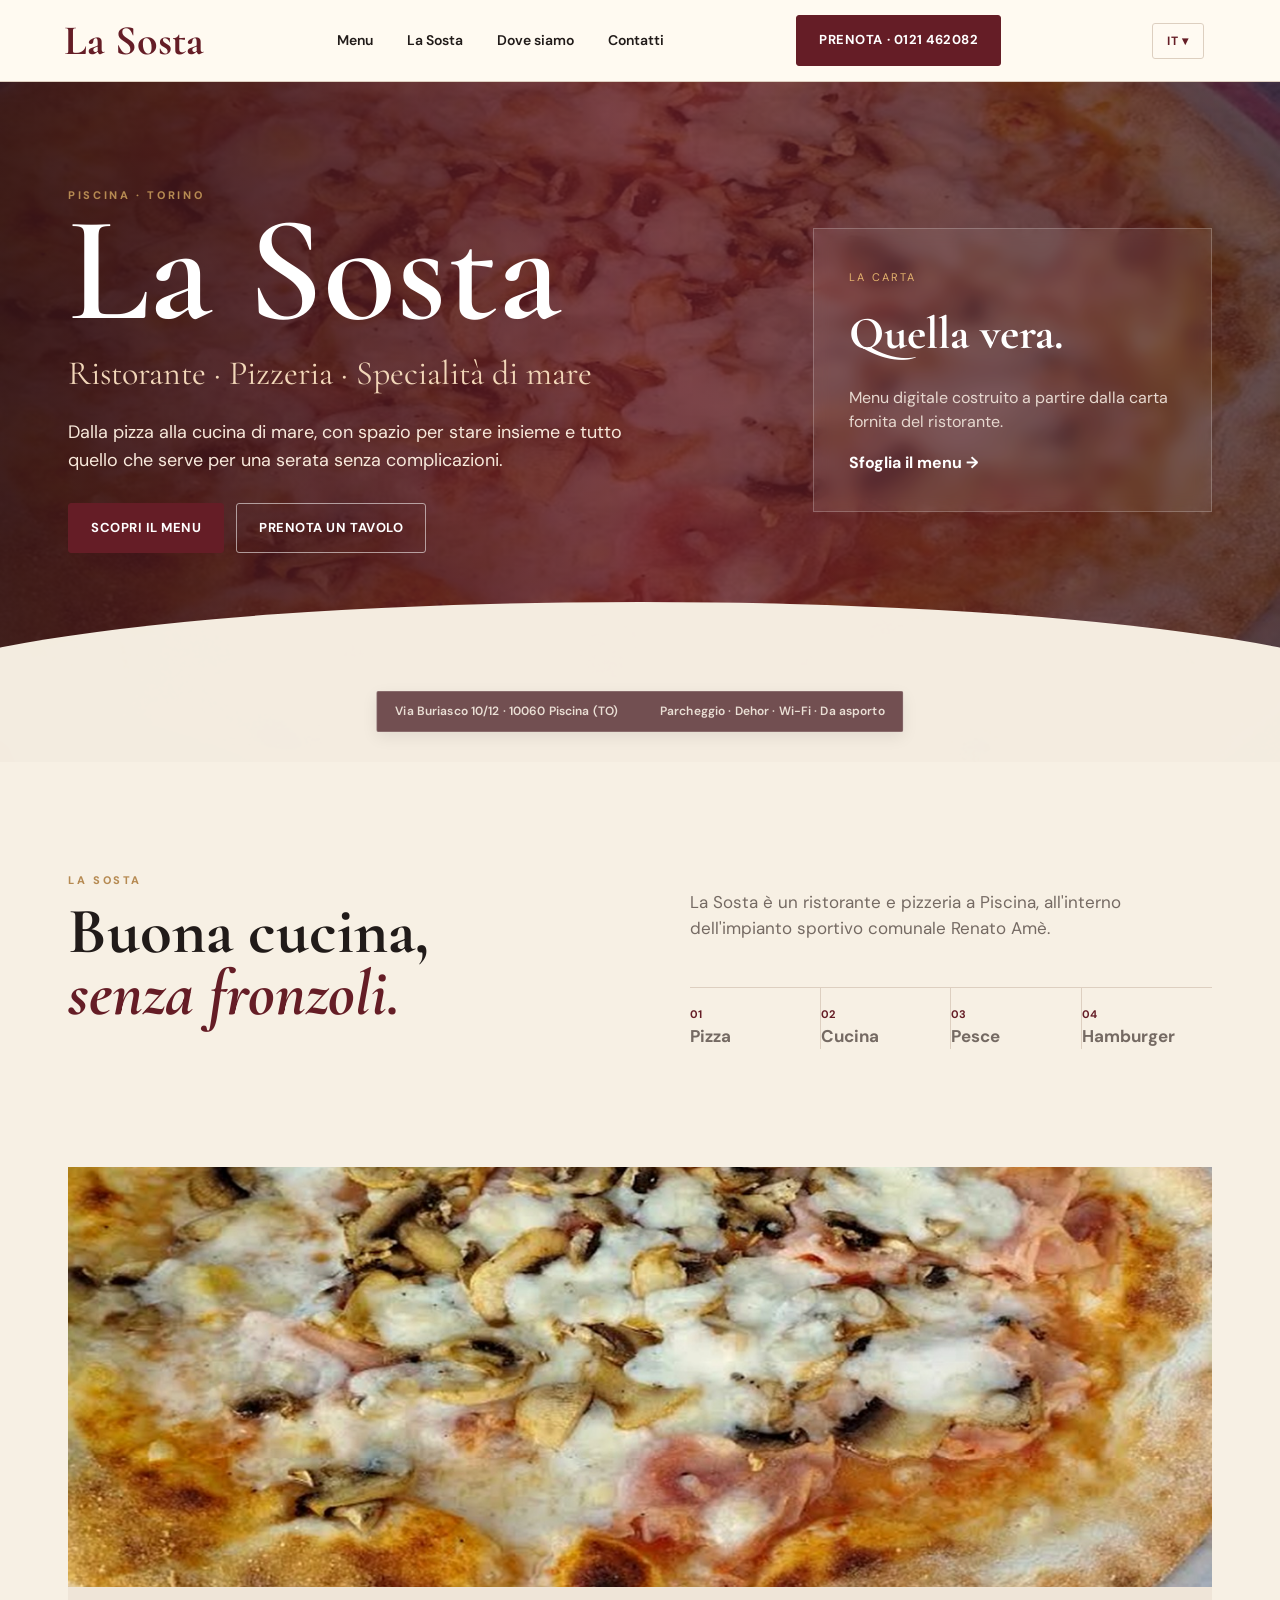
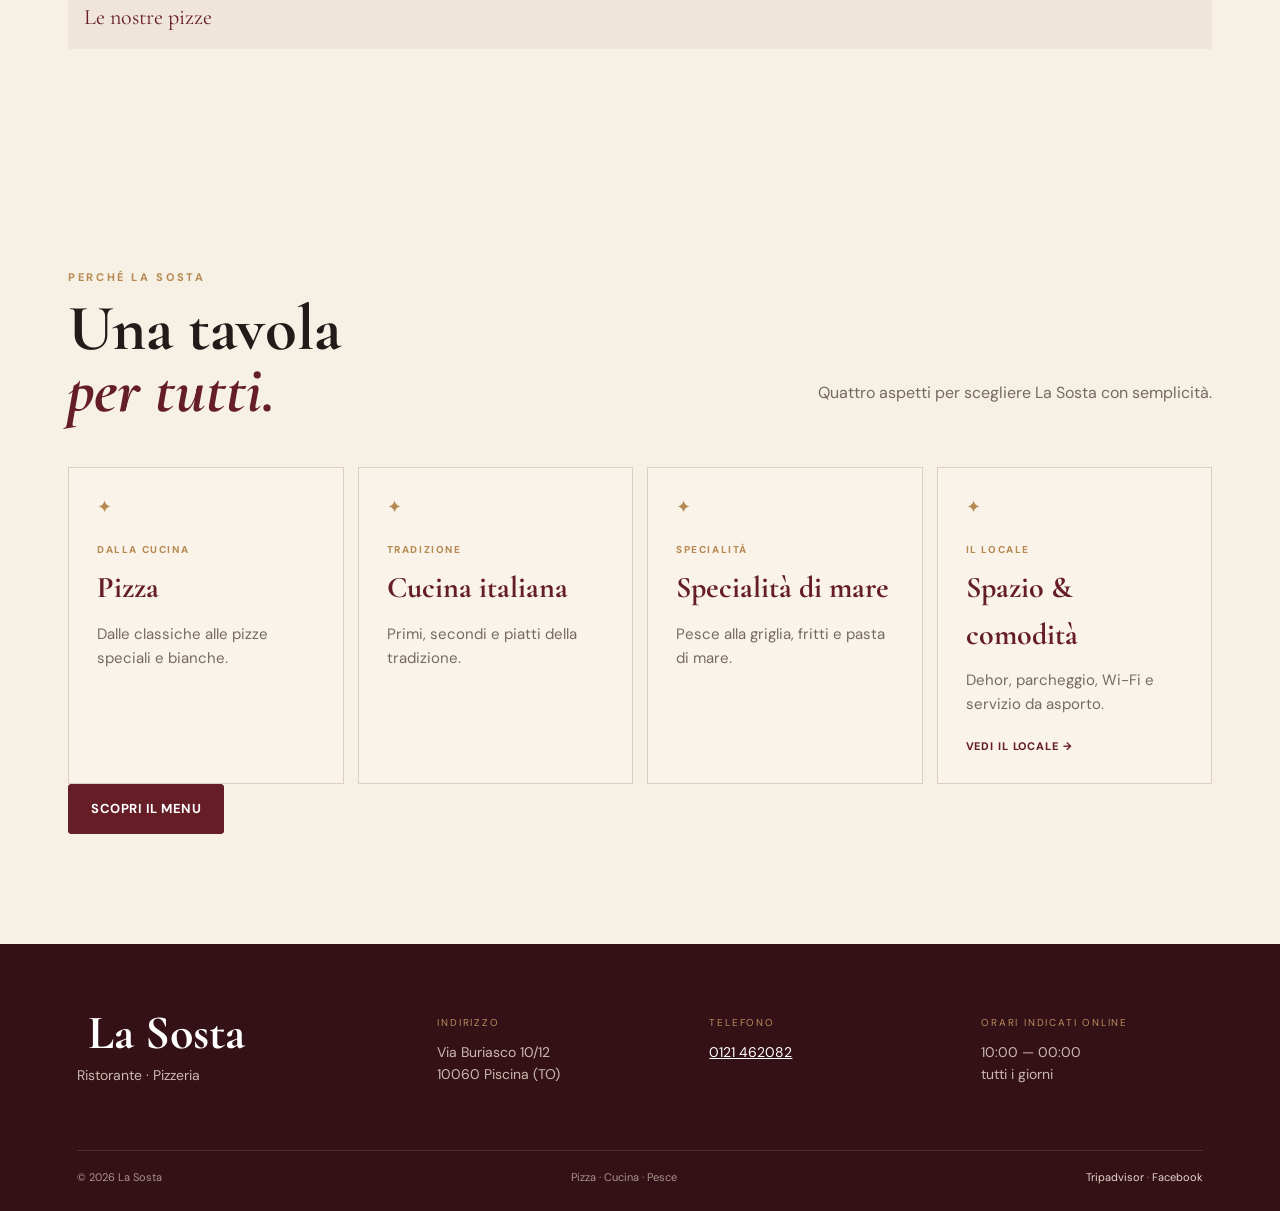
==== commit 02ab15db: "Remove repeated menu links from homepage cards" ====
--- a/index.html
+++ b/index.html
@@ -7,11 +7,11 @@
 <section class="hero"><div class="hero-inner"><div class="hero-copy"><p class="eyebrow" data-i18n="hero_place">PISCINA · TORINO</p><h1>La Sosta</h1><p class="hero-sub" data-i18n="hero_sub">Ristorante · Pizzeria · Specialità di mare</p><p class="hero-text" data-i18n="hero_text">Pizza, cucina e specialità di mare.<br>Una tavola semplice, generosa e fatta per stare insieme.</p><div class="hero-actions"><a class="btn" href="menu.html" data-i18n="discover_menu">Scopri il menu</a><a class="btn btn-ghost" href="tel:+390121462082" data-i18n="book_table">Prenota un tavolo</a></div></div><div class="hero-card"><span data-i18n="card_label">LA CARTA</span><strong data-i18n="card_title">Quella vera.</strong><p data-i18n="card_text">Menu digitale costruito a partire dalla carta fornita del ristorante.</p><a href="menu.html" data-i18n="card_link">Sfoglia il menu →</a></div></div><div class="hero-bottom"><span>Via Buriasco 10/12 · 10060 Piscina (TO)</span><span data-i18n="amenities">Parcheggio · Dehor · Wi‑Fi · Da asporto</span></div></section>
 <section class="intro section" id="la-sosta"><div><p class="eyebrow">LA SOSTA</p><h2 data-i18n="intro_title">Buona cucina,<br><em>senza fronzoli.</em></h2></div><div class="intro-copy"><p data-i18n="intro_text">La Sosta è un ristorante e pizzeria a Piscina, all'interno dell'impianto sportivo comunale Renato Amè. Un locale informale, adatto a famiglie e gruppi, con spazi esterni e parcheggio.</p><div class="facts"><div><b>01</b><span data-i18n="fact_pizza">Pizza</span></div><div><b>02</b><span data-i18n="fact_cucina">Cucina</span></div><div><b>03</b><span data-i18n="fact_pesce">Pesce</span></div><div><b>04</b><span data-i18n="fact_burger">Hamburger</span></div></div></div><figure class="intro-photo"><img src="assets/pizza-1.jpg" alt="Pizza della Sosta" loading="lazy"><figcaption data-i18n="gallery_pizza">Le nostre pizze</figcaption></figure></section>
 <section class="why section"><div class="section-heading"><div><p class="eyebrow" data-i18n="why_eyebrow">PERCHÉ LA SOSTA</p><h2 data-i18n="why_title">Una tavola<br><em>per tutti.</em></h2></div><p data-i18n="why_intro">Dalla pizza alla cucina di mare, con spazio per stare insieme e tutto quello che serve per una serata senza complicazioni.</p></div><div class="why-grid">
-<article><div class="why-icon">✦</div><div class="why-label" data-i18n="why_label_food">DALLA CUCINA</div><h3 data-i18n="why_pizza">Pizza</h3><p data-i18n="why_pizza_text">Dalle classiche alle pizze speciali e bianche.</p><a href="menu.html" data-i18n="why_cta">Scopri il menu →</a></article>
-<article><div class="why-icon">✦</div><div class="why-label" data-i18n="why_label_food2">TRADIZIONE</div><h3 data-i18n="why_cucina">Cucina italiana</h3><p data-i18n="why_cucina_text">Primi, secondi e piatti della tradizione.</p><a href="menu.html" data-i18n="why_cta">Scopri il menu →</a></article>
-<article><div class="why-icon">✦</div><div class="why-label" data-i18n="why_label_sea">SPECIALITÀ</div><h3 data-i18n="why_mare">Specialità di mare</h3><p data-i18n="why_mare_text">Pesce alla griglia, fritti e pasta di mare.</p><a href="menu.html" data-i18n="why_cta">Scopri il menu →</a></article>
+<article><div class="why-icon">✦</div><div class="why-label" data-i18n="why_label_food">DALLA CUCINA</div><h3 data-i18n="why_pizza">Pizza</h3><p data-i18n="why_pizza_text">Dalle classiche alle pizze speciali e bianche.</p></article>
+<article><div class="why-icon">✦</div><div class="why-label" data-i18n="why_label_food2">TRADIZIONE</div><h3 data-i18n="why_cucina">Cucina italiana</h3><p data-i18n="why_cucina_text">Primi, secondi e piatti della tradizione.</p></article>
+<article><div class="why-icon">✦</div><div class="why-label" data-i18n="why_label_sea">SPECIALITÀ</div><h3 data-i18n="why_mare">Specialità di mare</h3><p data-i18n="why_mare_text">Pesce alla griglia, fritti e pasta di mare.</p></article>
 <article><div class="why-icon">✦</div><div class="why-label" data-i18n="why_label_space">IL LOCALE</div><h3 data-i18n="why_space">Spazio & comodità</h3><p data-i18n="why_space_text">Dehor, parcheggio, Wi‑Fi e servizio da asporto.</p><a href="locale.html" data-i18n="why_cta_space">Vedi il locale →</a></article>
-</div></section>
+</div><div class="why-menu-cta"><a class="btn" href="menu.html" data-i18n="discover_menu">Scopri il menu completo</a></div></section>
 </main>
 <div class="mobile-bar"><a href="menu.html" data-i18n="mobile_menu">Menu</a><a href="tel:+390121462082" data-i18n="mobile_call">Prenota</a><a href="contatti.html#dove-siamo" target="_blank" rel="noopener" data-i18n="mobile_map">Mappa</a></div>
 <footer id="contatti"><div class="footer-main"><div><div class="logo-text footer-logo-text" id="secret-demo-trigger" title="">&nbsp;La Sosta</div><p data-i18n="footer_type">Ristorante · Pizzeria</p></div><div><small data-i18n="footer_address">INDIRIZZO</small><p>Via Buriasco 10/12<br>10060 Piscina (TO)</p></div><div><small data-i18n="footer_phone">TELEFONO</small><p><a href="tel:+390121462082">0121 462082</a></p></div><div><small data-i18n="footer_hours">ORARI INDICATI ONLINE</small><p>10:00 — 00:00<br>tutti i giorni</p></div></div><div class="footer-bottom"><span>© <span id="year"></span> La Sosta</span><span data-i18n="footer_tagline">Pizza · Cucina · Pesce</span><span class="footer-links"><a href="https://www.tripadvisor.it/Restaurant_Review-g3334659-d7702458-Reviews-La_sosta-Piscina_Province_of_Turin_Piedmont.html" target="_blank" rel="noopener" data-i18n="footer_tripadvisor">Tripadvisor</a> · <a href="https://www.facebook.com/p/La-Sosta-Ristorante-Pizzeria-100063670507147/" target="_blank" rel="noopener" data-i18n="footer_facebook">Facebook</a></span></div></footer>
--- a/style.css
+++ b/style.css
@@ -113,3 +113,66 @@
   .editorial-image{min-height:240px}
   .locale-grid .locale-main-photo img{min-height:280px}
 }
+
+
+/* Mobile: keep the main page tabs visible in the sticky top header */
+@media(max-width:850px){
+  .nav{
+    height:auto;
+    min-height:70px;
+    flex-wrap:wrap;
+    justify-content:space-between;
+    gap:0 8px;
+    padding:9px 16px 0;
+  }
+  .nav .brand{order:0;flex:0 0 auto}
+  .nav .language-switcher{order:1;margin-left:auto;margin-right:0}
+  .nav>.btn,.nav .menu-toggle{display:none!important}
+  .desktop-nav,
+  .desktop-nav.open{
+    order:2;
+    display:flex!important;
+    position:static;
+    width:calc(100% + 32px);
+    flex:0 0 calc(100% + 32px);
+    margin:8px -16px 0;
+    padding:0 12px;
+    flex-direction:row;
+    align-items:stretch;
+    justify-content:space-between;
+    gap:6px;
+    overflow-x:auto;
+    overflow-y:hidden;
+    white-space:nowrap;
+    background:rgba(255,250,242,.98);
+    border-top:1px solid var(--line);
+    border-bottom:0;
+    box-shadow:none;
+    scrollbar-width:none;
+    -webkit-overflow-scrolling:touch;
+  }
+  .desktop-nav::-webkit-scrollbar{display:none}
+  .desktop-nav a,
+  .desktop-nav.open a{
+    display:flex;
+    flex:0 0 auto;
+    align-items:center;
+    justify-content:center;
+    padding:11px 10px 12px;
+    border:0;
+    border-bottom:2px solid transparent;
+    font-size:12px;
+    line-height:1.2;
+  }
+  .desktop-nav a:hover,
+  .desktop-nav a:focus-visible{border-bottom-color:var(--wine)}
+}
+@media(max-width:520px){
+  .nav{padding-top:9px}
+  .nav-logo-text{font-size:32px}
+  .desktop-nav,
+  .desktop-nav.open{gap:2px;padding-left:8px;padding-right:8px}
+  .desktop-nav a,
+  .desktop-nav.open a{padding:10px 8px 11px;font-size:11px}
+  html{scroll-padding-top:125px}
+}
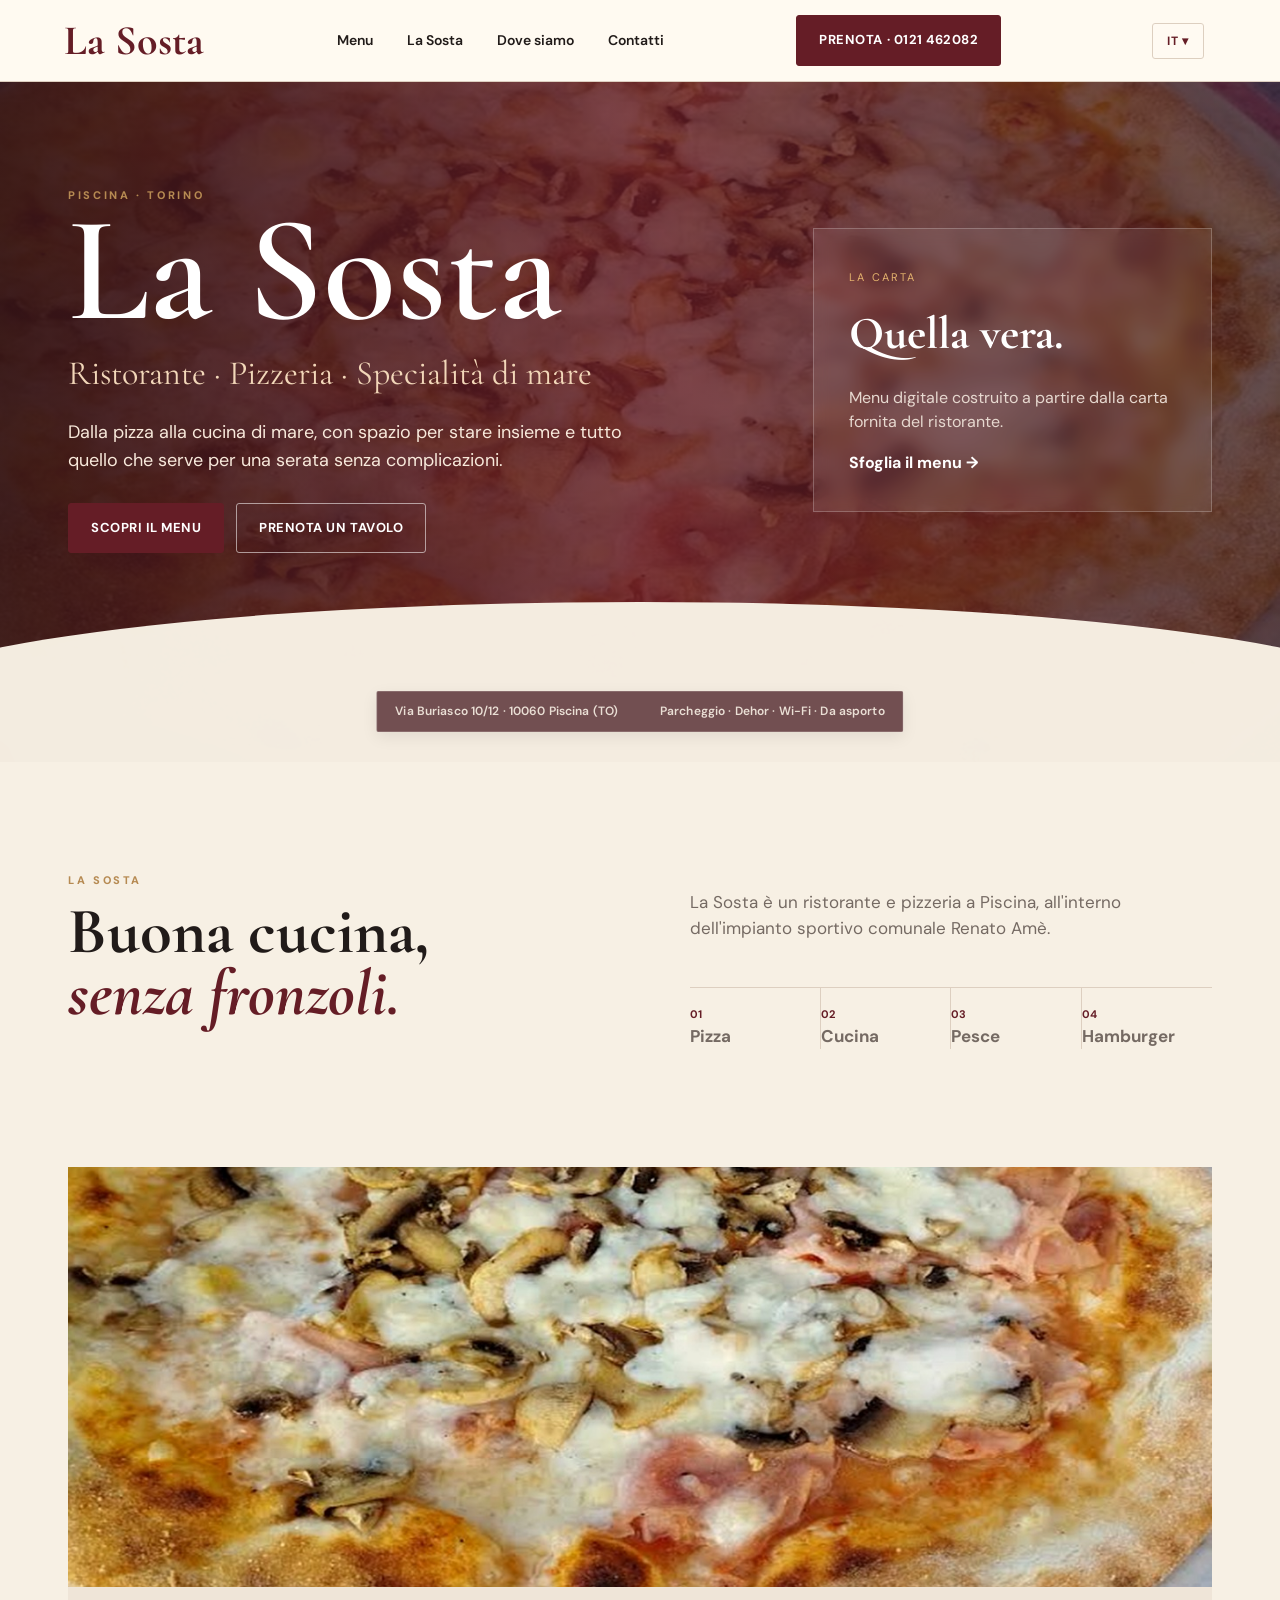
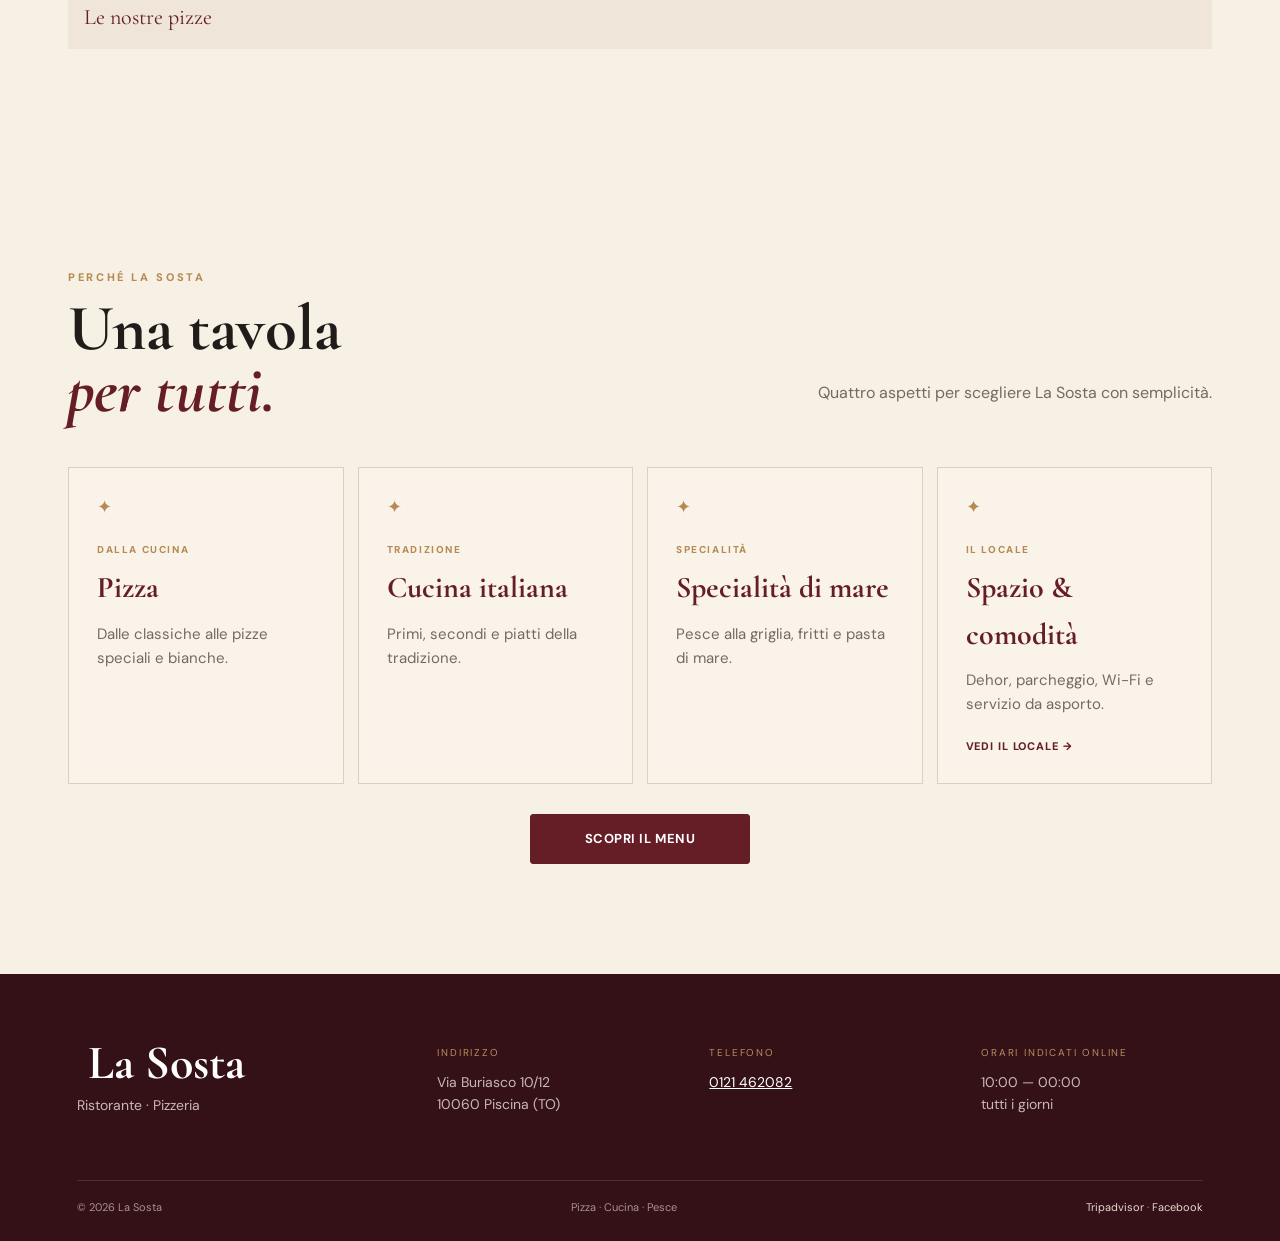
==== commit 38a72ebc: "Simplify persistent mobile booking action" ====
--- a/index.html
+++ b/index.html
@@ -13,7 +13,7 @@
 <article><div class="why-icon">✦</div><div class="why-label" data-i18n="why_label_space">IL LOCALE</div><h3 data-i18n="why_space">Spazio & comodità</h3><p data-i18n="why_space_text">Dehor, parcheggio, Wi‑Fi e servizio da asporto.</p><a href="locale.html" data-i18n="why_cta_space">Vedi il locale →</a></article>
 </div><div class="why-menu-cta"><a class="btn" href="menu.html" data-i18n="discover_menu">Scopri il menu completo</a></div></section>
 </main>
-<div class="mobile-bar"><a href="menu.html" data-i18n="mobile_menu">Menu</a><a href="tel:+390121462082" data-i18n="mobile_call">Prenota</a><a href="contatti.html#dove-siamo" target="_blank" rel="noopener" data-i18n="mobile_map">Mappa</a></div>
+<div class="mobile-bar"><a href="tel:+390121462082" data-i18n="mobile_call">Prenota</a></div>
 <footer id="contatti"><div class="footer-main"><div><div class="logo-text footer-logo-text" id="secret-demo-trigger" title="">&nbsp;La Sosta</div><p data-i18n="footer_type">Ristorante · Pizzeria</p></div><div><small data-i18n="footer_address">INDIRIZZO</small><p>Via Buriasco 10/12<br>10060 Piscina (TO)</p></div><div><small data-i18n="footer_phone">TELEFONO</small><p><a href="tel:+390121462082">0121 462082</a></p></div><div><small data-i18n="footer_hours">ORARI INDICATI ONLINE</small><p>10:00 — 00:00<br>tutti i giorni</p></div></div><div class="footer-bottom"><span>© <span id="year"></span> La Sosta</span><span data-i18n="footer_tagline">Pizza · Cucina · Pesce</span><span class="footer-links"><a href="https://www.tripadvisor.it/Restaurant_Review-g3334659-d7702458-Reviews-La_sosta-Piscina_Province_of_Turin_Piedmont.html" target="_blank" rel="noopener" data-i18n="footer_tripadvisor">Tripadvisor</a> · <a href="https://www.facebook.com/p/La-Sosta-Ristorante-Pizzeria-100063670507147/" target="_blank" rel="noopener" data-i18n="footer_facebook">Facebook</a></span></div></footer>
 <script type="application/ld+json">{"@context":"https://schema.org","@type":"Restaurant","name":"La Sosta","telephone":"+39 0121 462082","address":{"@type":"PostalAddress","streetAddress":"Via Buriasco 10/12","postalCode":"10060","addressLocality":"Piscina","addressRegion":"TO","addressCountry":"IT"},"servesCuisine":["Italian","Pizza","Seafood"],"priceRange":"€€"}</script><script>
 (function(){
--- a/style.css
+++ b/style.css
@@ -176,3 +176,69 @@
   .desktop-nav.open a{padding:10px 8px 11px;font-size:11px}
   html{scroll-padding-top:125px}
 }
+
+
+/* Homepage: one clear menu action instead of repeating the same link on every card */
+.why-menu-cta{display:flex;justify-content:center;margin-top:30px}
+.why-menu-cta .btn{min-width:220px}
+@media(max-width:520px){.why-menu-cta{margin-top:22px}.why-menu-cta .btn{width:100%}}
+
+
+/* Refined mobile/tablet header: evenly distribute navigation across the full width */
+@media(max-width:850px){
+  .nav{
+    padding-left:clamp(14px,3vw,28px);
+    padding-right:clamp(14px,3vw,28px);
+  }
+  .desktop-nav,.desktop-nav.open{
+    width:calc(100% + clamp(28px,6vw,56px));
+    flex-basis:calc(100% + clamp(28px,6vw,56px));
+    margin-left:calc(-1 * clamp(14px,3vw,28px));
+    margin-right:calc(-1 * clamp(14px,3vw,28px));
+    padding:0 clamp(10px,2.5vw,24px);
+    display:flex!important;
+    justify-content:space-between;
+    align-items:stretch;
+    gap:0;
+    overflow-x:visible;
+    border-top:1px solid rgba(101,29,38,.14);
+    background:rgba(255,250,242,.98);
+  }
+  .desktop-nav a,.desktop-nav.open a{
+    flex:1 1 0;
+    min-width:0;
+    padding:13px 5px 14px;
+    text-align:center;
+    white-space:nowrap;
+    font-size:clamp(12px,1.6vw,15px);
+    font-weight:600;
+    letter-spacing:0;
+    border-bottom:2px solid transparent;
+    transition:background .2s ease,border-color .2s ease,color .2s ease;
+  }
+  .desktop-nav a:hover,.desktop-nav.open a:hover,
+  .desktop-nav a:focus-visible,.desktop-nav.open a:focus-visible{
+    background:rgba(101,29,38,.045);
+    border-bottom-color:var(--wine);
+  }
+}
+@media(max-width:420px){
+  .desktop-nav,.desktop-nav.open{padding-left:5px;padding-right:5px}
+  .desktop-nav a,.desktop-nav.open a{font-size:11px;padding:12px 2px 13px}
+}
+
+
+/* Responsive contact, category, and mobile action refinements */
+@media(max-width:850px){
+  .location-card{grid-template-columns:minmax(0,1fr)}
+  .location-map{min-height:300px}
+  .map-placeholder{padding:clamp(24px,5vw,40px)}
+  .map-placeholder strong{font-size:clamp(32px,5vw,40px)}
+  .menu-tabs{flex-wrap:wrap;overflow:visible;gap:8px;padding-bottom:12px}
+  .menu-tabs button{flex:0 1 auto;min-height:44px;white-space:normal}
+}
+@media(max-width:520px){
+  .mobile-bar{grid-template-columns:minmax(0,1fr)}
+  .mobile-bar a{display:flex;align-items:center;justify-content:center;min-height:48px}
+  body{padding-bottom:calc(48px + env(safe-area-inset-bottom,0px))}
+}
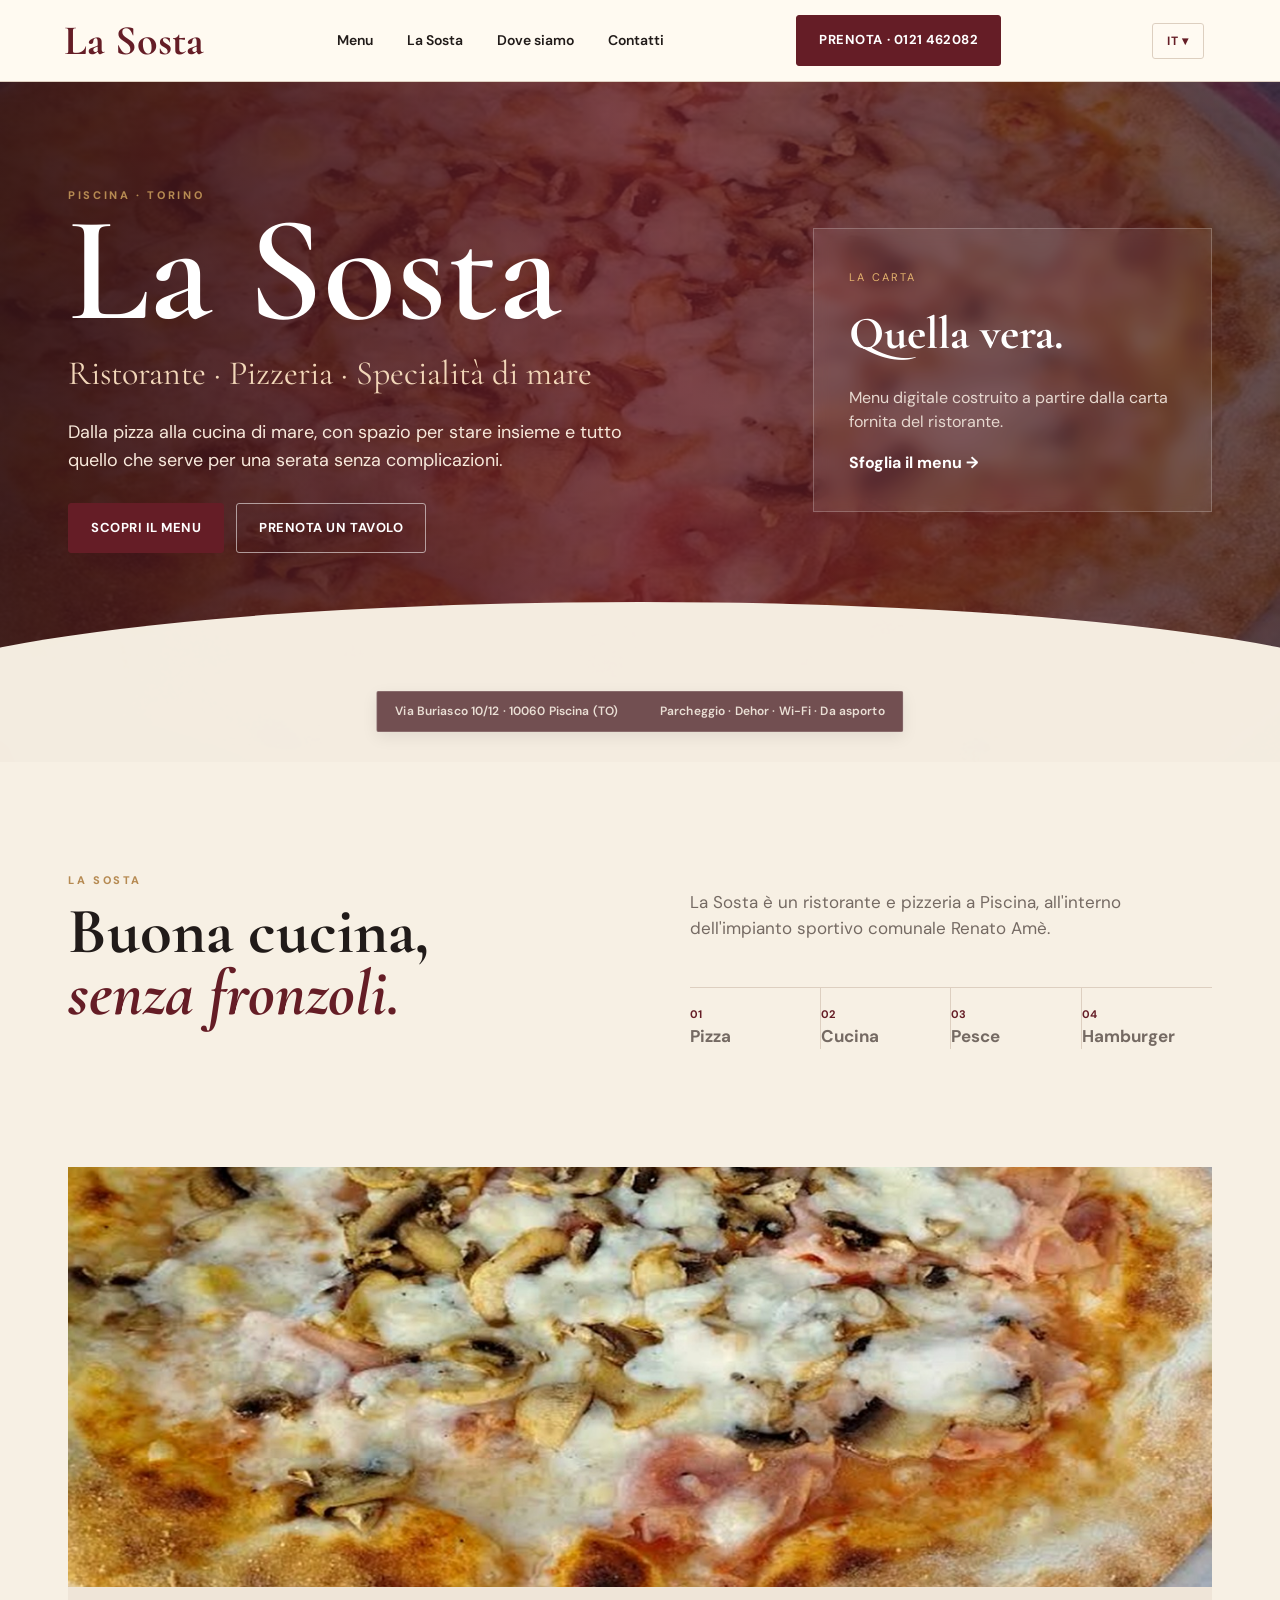
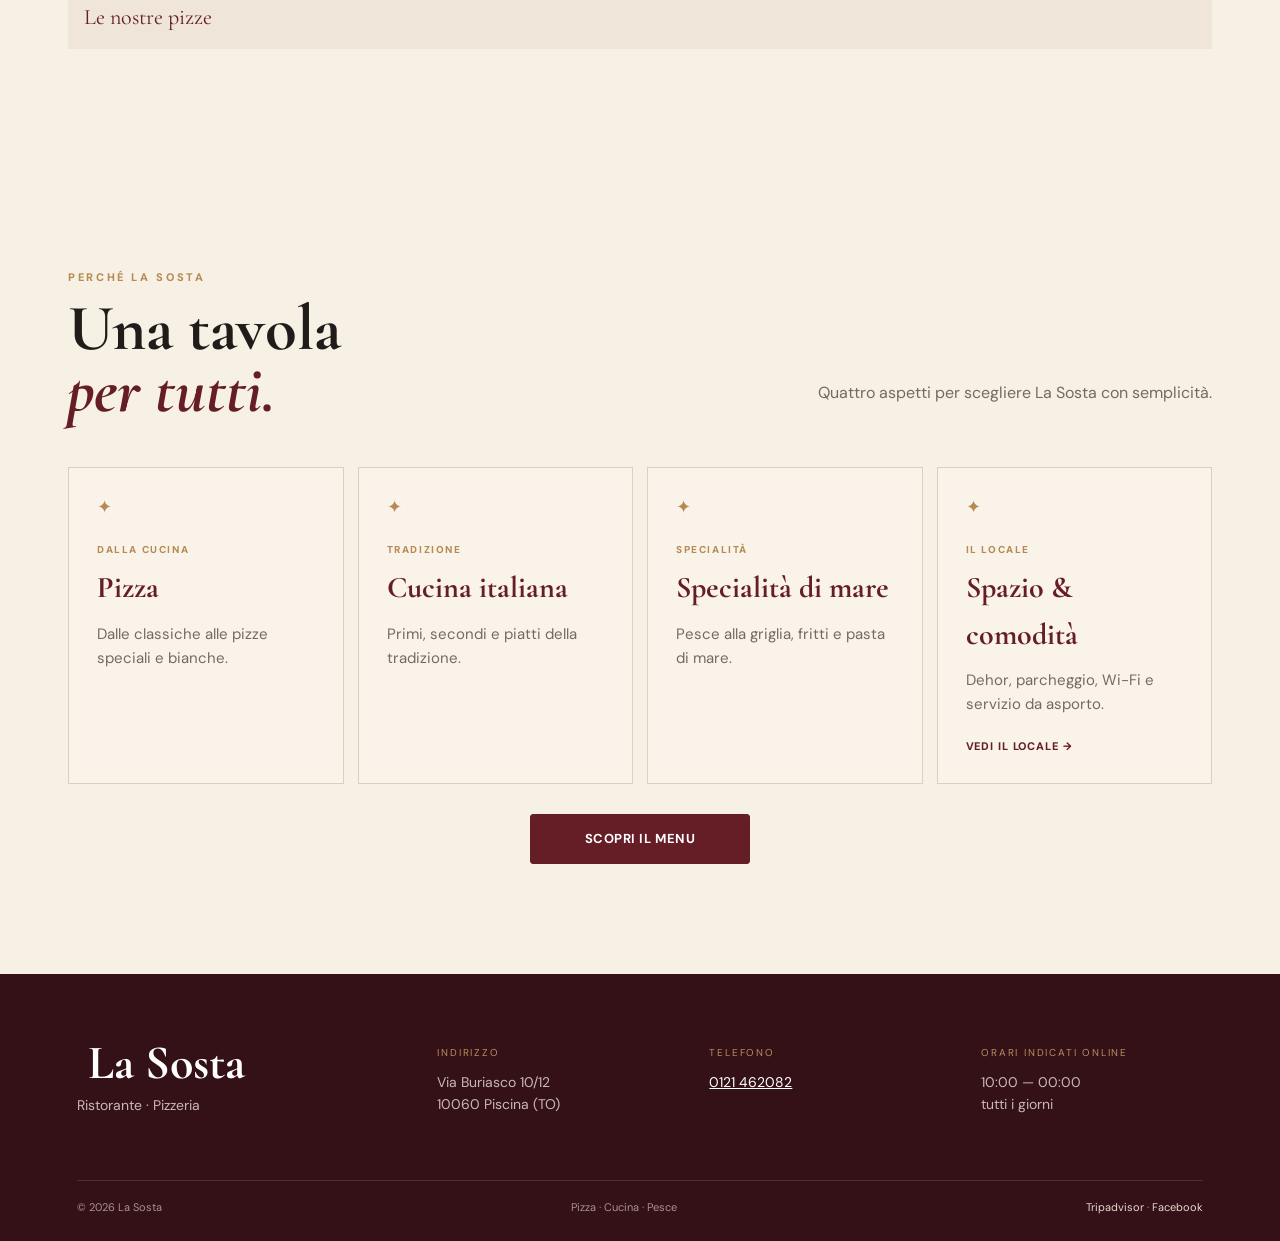
==== commit 93e99db3: "Bust stylesheet cache for responsive update" ====
--- a/index.html
+++ b/index.html
@@ -1,6 +1,6 @@
 <!doctype html>
 <html lang="it">
-<head><meta charset="utf-8"><meta name="viewport" content="width=device-width,initial-scale=1"><title>La Sosta | Ristorante e Pizzeria a Piscina (TO)</title><meta name="description" content="La Sosta a Piscina: scopri il ristorante, le pizze e le specialità di mare. Trova il menu, il locale e i contatti."><meta name="theme-color" content="#651d26"><meta property="og:title" content="La Sosta | Ristorante e Pizzeria a Piscina (TO)"><meta property="og:description" content="La Sosta a Piscina: scopri il ristorante, le pizze e le specialità di mare. Trova il menu, il locale e i contatti."><meta property="og:type" content="restaurant"><link rel="preconnect" href="https://fonts.googleapis.com"><link rel="preconnect" href="https://fonts.gstatic.com" crossorigin><link href="https://fonts.googleapis.com/css2?family=Cormorant+Garamond:wght@500;600;700&family=DM+Sans:wght@400;500;600;700&display=swap" rel="stylesheet"><link rel="stylesheet" href="style.css"><link rel="canonical" href="https://lincwilk.github.io/la-sosta/"><link rel="icon" href="favicon.svg" type="image/svg+xml"><meta name="robots" content="index,follow"><meta property="og:url" content="https://lincwilk.github.io/la-sosta/"><meta property="og:locale" content="it_IT"><meta property="og:site_name" content="La Sosta"><meta name="twitter:card" content="summary_large_image"></head>
+<head><meta charset="utf-8"><meta name="viewport" content="width=device-width,initial-scale=1"><title>La Sosta | Ristorante e Pizzeria a Piscina (TO)</title><meta name="description" content="La Sosta a Piscina: scopri il ristorante, le pizze e le specialità di mare. Trova il menu, il locale e i contatti."><meta name="theme-color" content="#651d26"><meta property="og:title" content="La Sosta | Ristorante e Pizzeria a Piscina (TO)"><meta property="og:description" content="La Sosta a Piscina: scopri il ristorante, le pizze e le specialità di mare. Trova il menu, il locale e i contatti."><meta property="og:type" content="restaurant"><link rel="preconnect" href="https://fonts.googleapis.com"><link rel="preconnect" href="https://fonts.gstatic.com" crossorigin><link href="https://fonts.googleapis.com/css2?family=Cormorant+Garamond:wght@500;600;700&family=DM+Sans:wght@400;500;600;700&display=swap" rel="stylesheet"><link rel="stylesheet" href="style.css?v=20261031responsive1"><link rel="canonical" href="https://lincwilk.github.io/la-sosta/"><link rel="icon" href="favicon.svg" type="image/svg+xml"><meta name="robots" content="index,follow"><meta property="og:url" content="https://lincwilk.github.io/la-sosta/"><meta property="og:locale" content="it_IT"><meta property="og:site_name" content="La Sosta"><meta name="twitter:card" content="summary_large_image"></head>
 <body>
 <a class="skip-link" href="#contenuto">Vai al contenuto</a><header class="nav" id="top"><a class="brand" href="index.html" aria-label="La Sosta"><div class="logo-text nav-logo-text">La Sosta</div></a><nav class="desktop-nav" aria-label="Navigazione principale"><a href="menu.html" data-i18n="nav_menu">Menu</a><a href="locale.html" data-i18n="nav_about">La Sosta</a><a href="contatti.html#dove-siamo" data-i18n="nav_location">Dove siamo</a><a href="contatti.html#contatti" data-i18n="nav_contact">Contatti</a></nav><a class="btn btn-small" href="tel:+390121462082" data-i18n="book_phone">Prenota · 0121 462082</a><div class="language-switcher" aria-label="Lingua"><button type="button" class="language-btn" aria-haspopup="true" aria-expanded="false">IT ▾</button><div class="language-menu"><button type="button" data-lang="it">🇮🇹 Italiano</button><button type="button" data-lang="en">🇬🇧 English</button><button type="button" data-lang="fr">🇫🇷 Français</button><button type="button" data-lang="pl">🇵🇱 Polski</button><button type="button" data-lang="pt">🇵🇹 Português</button></div></div><button class="menu-toggle" aria-label="Apri menu" aria-expanded="false">☰</button></header>
 <main id="contenuto">
